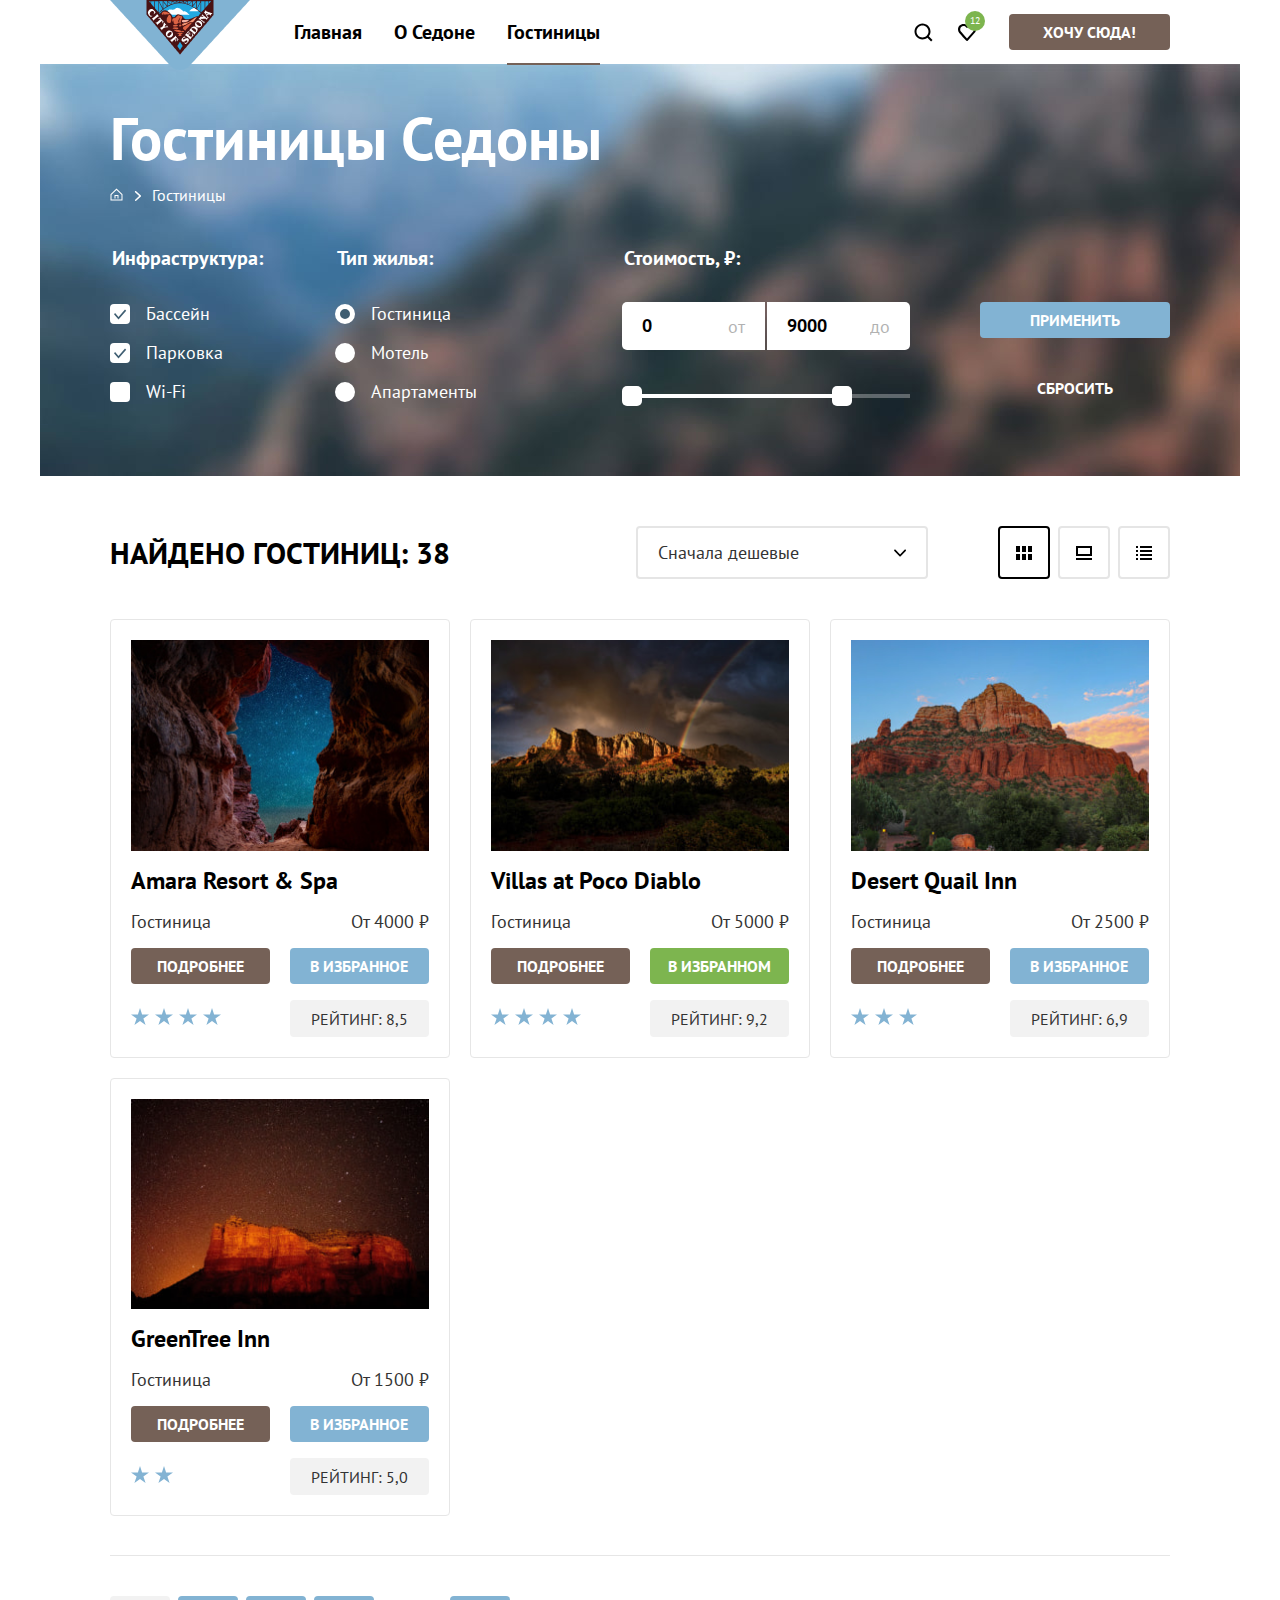
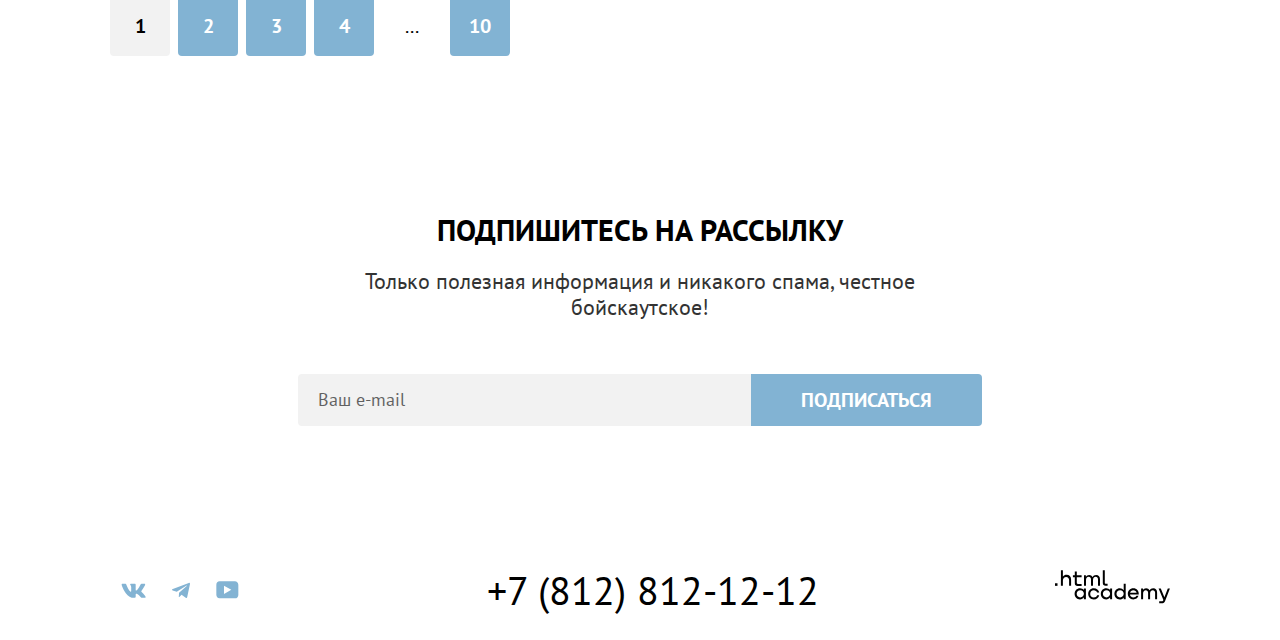
==== catalog.html @ 7d92d490 "Стилизует внутреннюю страницу" ====
<!DOCTYPE html>
<html lang="ru">
<head>
  <meta charset="UTF-8">
  <title>Седона | Гостиницы Седоны</title>
  <link rel="stylesheet" href="css/style.css">
</head>
<body>
  <header class="header">
    <div class="header__wrapper container">
      <a class="header__logo" href="index.html">
        <img class="header__image" src="img/desktop/logo.png" width="140" height="70" alt="Логотип Седоны.">
      </a>

      <nav class="header__navigation navigation">
        <ul class="navigation__list">
          <li class="navigation__item">
            <a class="navigation__link" href="index.html">Главная</a>
          </li>
          <li class="navigation__item">
            <a class="navigation__link" href="#about.html">О Седоне</a>
          </li>
          <li class="navigation__item navigation__item--current">
            <a class="navigation__link">Гостиницы</a>
          </li>
        </ul>

        <ul class="navigation__user-panel panel">
          <li class="panel__item">
            <a class="panel__link" href="#search.html">
              <img class="panel__icon" src="img/icons/search.svg" width="20" height="20" alt="Поиск">
            </a>
          </li>
          <li class="panel__item panel__item--basket">
            <a class="panel__link" href="#basket.html">
              <img class="panel__icon" src="img/icons/heart.svg" width="20" height="20" alt="Корзина">
            </a>
          </li>
          <li class="panel__item panel__item--button">
            <a class="panel__link button" href="#hotel-search">Хочу сюда!</a>
          </li>
        </ul>
      </nav>
    </div>
  </header>

  <main class="main-catalog">
    <div class="main-catalog__preview-wrapper container">
      <header class="main-catalog__header">
        <h1 class="main-catalog__title">Гостиницы Седоны</h1>

        <ul class="main-catalog__breadcrumbs breadcrumbs">
          <li class="breadcrumbs__item">
            <a class="breadcrumbs__link" href="index.html">
              <span class="visually-hidden">Главная</span>
              <svg class="breadcrumbs__home-icon" width="13" height="15" viewBox="0 0 13 15" fill="none" xmlns="http://www.w3.org/2000/svg">
                <path d="M6.5 0.5L0.5 6.30006V12.5001H12.5V6.30006L6.5 0.5ZM11.5 11.5001H1.5V6.70005L6.5 1.9L11.5 6.70005V11.5001Z" fill="white"/>
                <path d="M4.5 10.5001H5.5V8.00005H7.5V10.5001H8.5V7.00005H4.5V10.5001Z" fill="white"/>
              </svg>
            </a>
          </li>
          <li class="breadcrumbs__item">
            <a class="breadcrumbs__link breadcrumbs__link--current">Гостиницы</a>
          </li>
        </ul>
      </header>

      <form class="main-catalog__filters filters" action="https://echo.htmlacademy.ru/" method="post">
        <fieldset class="filters__group group group--facilities">
          <legend class="group__title">Инфраструктура:</legend>
          <ul class="group__list">
            <li class="group__item">
              <input class="group__field visually-hidden" type="checkbox" name="swimming-pool-field" id="swimming-pool-field" checked>
              <label class="group__label group__label--checkbox" for="swimming-pool-field">Бассейн</label>
            </li>
            <li class="group__item">
              <input class="group__field visually-hidden" type="checkbox" name="parking-field" id="parking-field" checked>
              <label class="group__label group__label--checkbox" for="parking-field">Парковка</label>
            </li>
            <li class="group__item">
              <input class="group__field visually-hidden" type="checkbox" name="wifi-field" id="wifi-field">
              <label class="group__label group__label--checkbox" for="wifi-field">Wi-Fi</label>
            </li>
          </ul>
        </fieldset>
        <fieldset class="filters__group group group--housing">
          <legend class="group__title">Тип жилья:</legend>
          <ul class="group__list">
            <li class="group__item">
              <input class="group__field visually-hidden" type="radio" name="housing-field" id="housing-field-hotel" checked>
              <label class="group__label group__label--radio" for="housing-field-hotel">Гостиница</label>
            </li>
            <li class="group__item">
              <input class="group__field visually-hidden" type="radio" name="housing-field" id="housing-field-motel">
              <label class="group__label group__label--radio" for="housing-field-motel">Мотель</label>
            </li>
            <li class="group__item">
              <input class="group__field visually-hidden" type="radio" name="housing-field" id="housing-field-apartments">
              <label class="group__label group__label--radio" for="housing-field-apartments">Апартаменты</label>
            </li>
          </ul>
        </fieldset>
        <fieldset class="filters__group group group--price-range">
          <legend class="group__title">Стоимость, &#8381;:</legend>
          <ul class="group__list">
            <li class="group__item">
              <input class="group__field" type="number" name="price-field-from" id="price-field-from" value="0"> <!-- min="0" max="10000" -->
              <label class="group__label" for="price-field-from">от</label>
            </li>
            <li class="group__item">
              <input class="group__field" type="number" name="price-field-to" id="price-field-to" value="9000"> <!-- min="0" max="10000" -->
              <label class="group__label" for="price-field-to">до</label>
            </li>
          </ul>

          <div class="group__slider slider">
            <div class="slider__scale">
              <div class="slider__range"></div>

              <ul class="slider__list">
                <li class="slider__item slider__item--from">
                  <button class="slider__button" type="button">
                    <span class="visually-hidden">Минимальная цена</span>
                  </button>
                </li>
                <li class="slider__item slider__item--to">
                  <button class="slider__button" type="button">
                    <span class="visually-hidden">Максимальная цена</span>
                  </button>
                </li>
              </ul>
            </div>
          </div>

          <!-- <ul class="group__list visually-hidden">
            <li class="group__item">
              <input class="group__range" type="range" name="range-from" id="range-from" min="0" max="10000" value="0" step="100">
              <label class="group__label" for="range-from">Ползунок "от"</label>
            </li>
            <li class="group__item">
              <input class="group__range" type="range" name="range-to" id="range-to" min="0" max="10000" value="9000" step="100">
              <label class="group__label" for="range-to">Ползунок "до"</label>
            </li>
          </ul> -->
        </fieldset>

        <ul class="filters__controls form-controls">
          <li class="form-controls__item">
            <button class="form-controls__button button button--submit" type="submit">Применить</button>
          </li>
          <li class="form-controls__item">
            <button class="form-controls__button button button--reset" type="reset">Сбросить</button>
          </li>
        </ul>
      </form>
    </div>

    <div class="main-catalog__content-wrapper container">
      <section class="main-catalog__content content">
        <h2 class="visually-hidden">Содержимое каталога</h2>

        <div class="content__info">
          <p class="content__text">Найдено гостиниц: <span class="content__hotels-number">38</span></p>

          <div class="content__sort sort">
            <span class="sort__value">Сначала дешевые</span>

            <ul class="sort__list visually-hidden">
              <li class="sort__item sort__item--current">Сначала дешевые</li>
              <li class="sort__item">Сначала дорогие</li>
              <li class="sort__item">Сначала популярные</li>
            </ul>
          </div>

          <!-- <select class="content__sort visually-hidden" aria-label="Сортировка">
            <option value="cheap" selected>Сначала дешевые</option>
          </select> -->

          <ul class="content__view-controls view-controls" aria-label="Управление видом">
            <li class="view-controls__item view-controls__item--current">
              <button type="button" class="view-controls__button">
                <img class="view-controls__icon" src="img/icons/mode-grid.svg" alt="Отобразить карточки в виде сетки">
              </button>
            </li>
            <li class="view-controls__item">
              <button type="button" class="view-controls__button">
                <img class="view-controls__icon" src="img/icons/mode-gallery.svg" alt="Отобразить карточки в виде галереи">
              </button>
            </li>
            <li class="view-controls__item">
              <button type="button" class="view-controls__button">
                <img class="view-controls__icon" src="img/icons/mode-list.svg" alt="Отобразить карточки в виде списка">
              </button>
            </li>
          </ul>
        </div>

        <ul class="content__cards cards">
          <li class="cards__item">
            <h3 class="cards__title">Amara Resort &amp; Spa</h3>
            <img class="cards__picture" src="img/desktop/hotel-amara-resort.jpg" width="300" height="212" alt="Пейзаж.">

            <div class="cards__info">
              <span class="cards__description">Гостиница</span>
              <span class="cards__price price">От <span class="spanrice__value">4000</span> &#8381;</span>
            </div>

            <div class="cards__group">
                <a class="cards__button button" href="#">Подробнее</a>
                <button class="cards__button button button--to-favorite" type="button">В избранное</button>

                <ul class="cards__stars stars" aria-label="Отель 4 звезды">
                  <li class="stars__item">
                    <svg width="18" height="17" fill="none" xmlns="http://www.w3.org/2000/svg" role="img" aria-label="Звезда">
                      <g clip-path="url(#a)">
                        <path d="m9 0 2.1 6.5H18l-5.6 4 2.2 6.5L9 13l-5.6 4 2.2-6.5-5.6-4h6.9L9 0Z" fill="#83B3D3"/>
                      </g>
                      <defs>
                        <clipPath id="a">
                          <path fill="#fff" d="M0 0h18v17H0z"/>
                        </clipPath>
                      </defs>
                    </svg>
                  </li>
                  <li class="stars__item">
                    <svg width="18" height="17" fill="none" xmlns="http://www.w3.org/2000/svg" role="img" aria-label="Звезда">
                      <g clip-path="url(#a)">
                        <path d="m9 0 2.1 6.5H18l-5.6 4 2.2 6.5L9 13l-5.6 4 2.2-6.5-5.6-4h6.9L9 0Z" fill="#83B3D3"/>
                      </g>
                      <defs>
                        <clipPath id="a">
                          <path fill="#fff" d="M0 0h18v17H0z"/>
                        </clipPath>
                      </defs>
                    </svg>
                  </li>
                  <li class="stars__item">
                    <svg width="18" height="17" fill="none" xmlns="http://www.w3.org/2000/svg" role="img" aria-label="Звезда">
                      <g clip-path="url(#a)">
                        <path d="m9 0 2.1 6.5H18l-5.6 4 2.2 6.5L9 13l-5.6 4 2.2-6.5-5.6-4h6.9L9 0Z" fill="#83B3D3"/>
                      </g>
                      <defs>
                        <clipPath id="a">
                          <path fill="#fff" d="M0 0h18v17H0z"/>
                        </clipPath>
                      </defs>
                    </svg>
                  </li>
                  <li class="stars__item">
                    <svg width="18" height="17" fill="none" xmlns="http://www.w3.org/2000/svg" role="img" aria-label="Звезда">
                      <g clip-path="url(#a)">
                        <path d="m9 0 2.1 6.5H18l-5.6 4 2.2 6.5L9 13l-5.6 4 2.2-6.5-5.6-4h6.9L9 0Z" fill="#83B3D3"/>
                      </g>
                      <defs>
                        <clipPath id="a">
                          <path fill="#fff" d="M0 0h18v17H0z"/>
                        </clipPath>
                      </defs>
                    </svg>
                  </li>
                </ul>

                <p class="cards__rating">Рейтинг: <span class="rating__value">8,5</span></p>
            </div>
          </li>
          <li class="cards__item">
            <h3 class="cards__title">Villas at Poco Diablo</h3>
            <img class="cards__picture" src="img/desktop/hotel-villas-at-poco-diablo.jpg" width="300" height="212" alt="Пейзаж.">

            <div class="cards__info">
              <span class="cards__description">Гостиница</span>
              <span class="cards__price">От 5000 &#8381;</span>
            </div>


            <div class="cards__group">
              <a class="cards__button button" href="#">Подробнее</a>
              <button class="cards__button button button--favorite" type="button">В избранном</button>

              <ul class="cards__stars stars" aria-label="Отель 4 звезды">
                <li class="stars__item">
                  <svg width="18" height="17" fill="none" xmlns="http://www.w3.org/2000/svg" role="img" aria-label="Звезда">
                      <g clip-path="url(#a)">
                        <path d="m9 0 2.1 6.5H18l-5.6 4 2.2 6.5L9 13l-5.6 4 2.2-6.5-5.6-4h6.9L9 0Z" fill="#83B3D3"/>
                      </g>
                      <defs>
                        <clipPath id="a">
                          <path fill="#fff" d="M0 0h18v17H0z"/>
                        </clipPath>
                      </defs>
                    </svg>
                </li>
                <li class="stars__item">
                  <svg width="18" height="17" fill="none" xmlns="http://www.w3.org/2000/svg" role="img" aria-label="Звезда">
                      <g clip-path="url(#a)">
                        <path d="m9 0 2.1 6.5H18l-5.6 4 2.2 6.5L9 13l-5.6 4 2.2-6.5-5.6-4h6.9L9 0Z" fill="#83B3D3"/>
                      </g>
                      <defs>
                        <clipPath id="a">
                          <path fill="#fff" d="M0 0h18v17H0z"/>
                        </clipPath>
                      </defs>
                    </svg>
                </li>
                <li class="stars__item">
                  <svg width="18" height="17" fill="none" xmlns="http://www.w3.org/2000/svg" role="img" aria-label="Звезда">
                      <g clip-path="url(#a)">
                        <path d="m9 0 2.1 6.5H18l-5.6 4 2.2 6.5L9 13l-5.6 4 2.2-6.5-5.6-4h6.9L9 0Z" fill="#83B3D3"/>
                      </g>
                      <defs>
                        <clipPath id="a">
                          <path fill="#fff" d="M0 0h18v17H0z"/>
                        </clipPath>
                      </defs>
                    </svg>
                </li>
                <li class="stars__item">
                  <svg width="18" height="17" fill="none" xmlns="http://www.w3.org/2000/svg" role="img" aria-label="Звезда">
                      <g clip-path="url(#a)">
                        <path d="m9 0 2.1 6.5H18l-5.6 4 2.2 6.5L9 13l-5.6 4 2.2-6.5-5.6-4h6.9L9 0Z" fill="#83B3D3"/>
                      </g>
                      <defs>
                        <clipPath id="a">
                          <path fill="#fff" d="M0 0h18v17H0z"/>
                        </clipPath>
                      </defs>
                    </svg>
                </li>
              </ul>

              <p class="cards__rating">Рейтинг: <span class="rating__value">9,2</span></p>
            </div>
          </li>
          <li class="cards__item">
            <h3 class="cards__title">Desert Quail Inn</h3>
            <img class="cards__picture" src="img/desktop/hotel-desert-quail-inn.jpg" width="300" height="212" alt="Пейзаж.">

            <div class="cards__info">
              <span class="cards__description">Гостиница</span>
              <span class="cards__price">От 2500 &#8381;</span>
            </div>


              <div class="cards__group">
                  <a class="cards__button button" href="#">Подробнее</a>
                  <button class="cards__button button button--to-favorite" type="button">В избранное</button>

                <ul class="cards__stars stars" aria-label="Отель 3 звезды">
                  <li class="stars__item">
                    <svg width="18" height="17" fill="none" xmlns="http://www.w3.org/2000/svg" role="img" aria-label="Звезда">
                      <g clip-path="url(#a)">
                        <path d="m9 0 2.1 6.5H18l-5.6 4 2.2 6.5L9 13l-5.6 4 2.2-6.5-5.6-4h6.9L9 0Z" fill="#83B3D3"/>
                      </g>
                      <defs>
                        <clipPath id="a">
                          <path fill="#fff" d="M0 0h18v17H0z"/>
                        </clipPath>
                      </defs>
                    </svg>
                  </li>
                  <li class="stars__item">
                    <svg width="18" height="17" fill="none" xmlns="http://www.w3.org/2000/svg" role="img" aria-label="Звезда">
                      <g clip-path="url(#a)">
                        <path d="m9 0 2.1 6.5H18l-5.6 4 2.2 6.5L9 13l-5.6 4 2.2-6.5-5.6-4h6.9L9 0Z" fill="#83B3D3"/>
                      </g>
                      <defs>
                        <clipPath id="a">
                          <path fill="#fff" d="M0 0h18v17H0z"/>
                        </clipPath>
                      </defs>
                    </svg>
                  </li>
                  <li class="stars__item">
                    <svg width="18" height="17" fill="none" xmlns="http://www.w3.org/2000/svg" role="img" aria-label="Звезда">
                      <g clip-path="url(#a)">
                        <path d="m9 0 2.1 6.5H18l-5.6 4 2.2 6.5L9 13l-5.6 4 2.2-6.5-5.6-4h6.9L9 0Z" fill="#83B3D3"/>
                      </g>
                      <defs>
                        <clipPath id="a">
                          <path fill="#fff" d="M0 0h18v17H0z"/>
                        </clipPath>
                      </defs>
                    </svg>
                  </li>
                </ul>

                <p class="cards__rating">Рейтинг: <span class="rating__value">6,9</span></p>
            </div>
          </li>
          <li class="cards__item">
            <h3 class="cards__title">GreenTree Inn</h3>
            <img class="cards__picture" src="img/desktop/hotel-green-tree-inn.jpg" width="300" height="212" alt="Пейзаж.">

            <div class="cards__info">
              <span class="cards__description">Гостиница</span>
              <span class="cards__price">От 1500 &#8381;</span>
            </div>


            <div class="cards__group">
              <a class="cards__button button" href="#">Подробнее</a>
              <button class="cards__button button button--to-favorite" type="button">В избранное</button>

              <ul class="cards__stars stars" aria-label="Отель 2 звезды">
                <li class="stars__item">
                  <svg width="18" height="17" fill="none" xmlns="http://www.w3.org/2000/svg" role="img" aria-label="Звезда">
                      <g clip-path="url(#a)">
                        <path d="m9 0 2.1 6.5H18l-5.6 4 2.2 6.5L9 13l-5.6 4 2.2-6.5-5.6-4h6.9L9 0Z" fill="#83B3D3"/>
                      </g>
                      <defs>
                        <clipPath id="a">
                          <path fill="#fff" d="M0 0h18v17H0z"/>
                        </clipPath>
                      </defs>
                    </svg>
                </li>
                <li class="stars__item">
                  <svg width="18" height="17" fill="none" xmlns="http://www.w3.org/2000/svg" role="img" aria-label="Звезда">
                      <g clip-path="url(#a)">
                        <path d="m9 0 2.1 6.5H18l-5.6 4 2.2 6.5L9 13l-5.6 4 2.2-6.5-5.6-4h6.9L9 0Z" fill="#83B3D3"/>
                      </g>
                      <defs>
                        <clipPath id="a">
                          <path fill="#fff" d="M0 0h18v17H0z"/>
                        </clipPath>
                      </defs>
                    </svg>
                </li>
              </ul>

              <p class="cards__rating">Рейтинг: <span class="rating__value">5,0</span></p>
            </div>
          </li>
        </ul>

        <ol class="content__pagination pagination">
          <li class="pagination__item pagination__item--current"><a class="pagination__link">1</a></li>
          <li class="pagination__item"><a class="pagination__link" href="#">2</a></li>
          <li class="pagination__item"><a class="pagination__link" href="#">3</a></li>
          <li class="pagination__item"><a class="pagination__link" href="#">4</a></li>
          <li class="pagination__item"><a class="pagination__link" href="#">...</a></li>
          <li class="pagination__item"><a class="pagination__link" href="#">10</a></li>
        </ol>
      </section>
    </div>

    <section class="main-catalog__subscribe subscribe">
      <h2 class="subscribe__title title">Подпишитесь на рассылку</h2>
      <p class="subscribe__text text">Только полезная информация и никакого спама, честное бойскаутское!</p>

      <form class="subscribe__form" method="post" action="https://echo.htmlacademy.ru/">
        <input class="subscribe__field" type="email" name="email-field" id="email-field" placeholder="Ваш e-mail" required>
        <button class="subscribe__button button button--submit" type="submit">Подписаться</button>
      </form>
    </section>
  </main>

  <footer class="footer">
    <div class="footer__container container">
      <ul class="footer__social-media social-media">
        <li class="social-media__item">
          <a class="social-media__link" href="https://vk.com/htmlacademy">
            <svg class="social-media__icon" width="25" height="15" viewBox="0 0 25 15" fill="none" xmlns="http://www.w3.org/2000/svg" role="img" aria-label="Иконка Вконтакте">
              <path fill-rule="evenodd" clip-rule="evenodd" d="M24.1164 1.80445C24.2824 1.25845 24.1164 0.856445 23.3214 0.856445H20.6964C20.0284 0.856445 19.7204 1.20345 19.5534 1.58645C19.5534 1.58645 18.2184 4.78245 16.3274 6.85845C15.7154 7.46045 15.4374 7.65145 15.1034 7.65145C14.9364 7.65145 14.6854 7.46045 14.6854 6.91345V1.80445C14.6854 1.14845 14.5014 0.856445 13.9454 0.856445H9.81738C9.40038 0.856445 9.14938 1.16045 9.14938 1.44945C9.14938 2.07045 10.0954 2.21445 10.1924 3.96245V7.76045C10.1924 8.59345 10.0394 8.74444 9.70538 8.74444C8.81538 8.74444 6.65038 5.53345 5.36538 1.85945C5.11638 1.14445 4.86438 0.856445 4.19338 0.856445H1.56638C0.816382 0.856445 0.666382 1.20345 0.666382 1.58645C0.666382 2.26845 1.55638 5.65645 4.81138 10.1374C6.98138 13.1974 10.0364 14.8564 12.8194 14.8564C14.4884 14.8564 14.6944 14.4884 14.6944 13.8534V11.5404C14.6944 10.8034 14.8524 10.6564 15.3814 10.6564C15.7714 10.6564 16.4384 10.8484 17.9964 12.3234C19.7764 14.0724 20.0694 14.8564 21.0714 14.8564H23.6964C24.4464 14.8564 24.8224 14.4884 24.6064 13.7604C24.3684 13.0364 23.5184 11.9854 22.3914 10.7384C21.7794 10.0284 20.8614 9.26345 20.5824 8.88045C20.1934 8.38945 20.3044 8.17044 20.5824 7.73345C20.5824 7.73345 23.7824 3.30745 24.1154 1.80445H24.1164Z" fill="#83B3D3"/>
            </svg>
          </a>
        </li>
        <li class="social-media__item">
          <a class="social-media__link" href="https://t.me/htmlacademy">
            <svg class="social-media__icon" width="18" height="17" viewBox="0 0 18 17" fill="none" xmlns="http://www.w3.org/2000/svg" role="img" aria-label="Иконка Telegram">
              <path d="M16.785 0.955705L0.840489 7.1042C-0.247661 7.54126 -0.241365 8.14828 0.640845 8.41897L4.73445 9.69597L14.2058 3.72014C14.6537 3.44766 15.0629 3.59424 14.7265 3.89281L7.05283 10.8183H7.05103L7.05283 10.8192L6.77045 15.0387C7.18413 15.0387 7.36669 14.8489 7.59871 14.625L9.58705 12.6915L13.7229 15.7464C14.4855 16.1664 15.0332 15.9506 15.2229 15.0405L17.9379 2.2453C18.2158 1.13107 17.5126 0.626562 16.785 0.955705Z" fill="#83B3D3"/>
            </svg>
          </a>
        </li>
        <li class="social-media__item">
          <a class="social-media__link" href="https://www.youtube.com/user/htmlacademyru">
            <svg class="social-media__icon" width="23" height="18" viewBox="0 0 23 18" fill="none" xmlns="http://www.w3.org/2000/svg" role="img" aria-label="Иконка YouTube">
              <path d="M18.9402 0.356445H3.50738C1.64668 0.356445 0.333252 1.9502 0.333252 3.75645V13.8502C0.333252 15.7627 1.64668 17.3564 3.50738 17.3564H19.1591C20.8009 17.3564 22.3333 15.7627 22.3333 13.9564V3.75645C22.1143 1.9502 20.8009 0.356445 18.9402 0.356445ZM7.99494 12.8939V4.81894L15.3283 8.85645L7.99494 12.8939Z" fill="#83B3D3"/>
            </svg>
          </a>
        </li>
      </ul>

      <a class="footer__number" href="tel:+78128121212">+7 (812) 812-12-12</a>

      <a class="footer__link" href="https://htmlacademy.ru/">
        <svg class="footer__icon" width="115" height="34" viewBox="0 0 115 34" fill="none" xmlns="http://www.w3.org/2000/svg" role="img" aria-label="Иконка HTML academy">
          <path d="M0 13.2564V15.8564H2.5V13.2564H0Z" fill="black"/>
          <path d="M11.6 4.85645C10 4.85645 8.8 5.55645 8 6.55645H7.9V0.356445H5.9V15.8564H7.9V10.5564C7.9 8.45645 9.2 6.95645 11.2 6.95645C13 6.95645 14.1 8.35645 14.1 10.1564V15.8564H16.1V9.75644C16.2 6.75644 14.3 4.85645 11.6 4.85645Z" fill="black"/>
          <path d="M26.6 5.15645H21.8V1.45645H19.8V5.25645H17.9V7.25645H19.8V13.2564C19.8 14.9564 20.8 15.9564 22.5 15.9564H26.6V13.9564H22.9C22.2 13.9564 21.8 13.5564 21.8 12.8564V7.15645H26.6V5.15645Z" fill="black"/>
          <path d="M41.1 4.95645C39.5 4.95645 38.2 5.75644 37.6 7.05645H37.5C36.9 5.85645 35.7 4.95645 34.1 4.95645C32.7 4.95645 31.6 5.75645 31 6.75645H30.9V5.15645H29V15.7564H31V10.3564C31 8.35645 32 6.85645 33.6 6.85645C35.1 6.85645 36 7.85645 36 9.45645V15.7564H38V10.1564C38 7.75645 39.4 6.85645 40.6 6.85645C42.1 6.85645 43 7.85645 43 9.45645V15.7564H45V9.25644C45.1 6.75644 43.6 4.95645 41.1 4.95645Z" fill="black"/>
          <path d="M47.8 13.0564C47.8 14.7564 48.8 15.7564 50.6 15.7564H52.6V13.7564H50.9C50.2 13.7564 49.8 13.3564 49.8 12.6564V0.356445H47.8V13.0564Z" fill="black"/>
          <path d="M28.9 20.0564C28 18.9564 26.7 18.2564 25 18.2564C21.9 18.2564 19.6 20.5564 19.6 23.8564C19.6 27.1564 21.9 29.4564 25 29.4564C26.8 29.4564 28 28.6564 28.8 27.5564H28.9V29.1564H30.9V18.5564H28.9V20.0564ZM25.3 27.4564C23.1 27.4564 21.7 25.8564 21.7 23.8564C21.7 21.8564 23.1 20.2564 25.3 20.2564C27.5 20.2564 28.9 21.8564 28.9 23.8564C28.9 25.7564 27.5 27.4564 25.3 27.4564Z" fill="black"/>
          <path d="M44.2 22.3564C43.7 19.9564 41.6 18.2564 38.8 18.2564C35.4 18.2564 33.2 20.7564 33.2 23.8564C33.2 26.9564 35.4 29.4564 38.8 29.4564C41.6 29.4564 43.7 27.6564 44.2 25.2564H42.1C41.7 26.5564 40.4 27.5564 38.8 27.5564C36.6 27.5564 35.2 25.9564 35.2 23.9564C35.2 21.9564 36.6 20.3564 38.8 20.3564C40.4 20.3564 41.6 21.3564 42.1 22.5564H44.2V22.3564Z" fill="black"/>
          <path d="M55.1 20.0564C54.2 18.9564 52.9 18.2564 51.2 18.2564C48.1 18.2564 45.8 20.5564 45.8 23.8564C45.8 27.1564 48.1 29.4564 51.2 29.4564C53 29.4564 54.2 28.6564 55 27.5564H55.1V29.1564H57.1V18.5564H55.1V20.0564ZM51.5 27.4564C49.3 27.4564 47.9 25.8564 47.9 23.8564C47.9 21.8564 49.3 20.2564 51.5 20.2564C53.7 20.2564 55.1 21.8564 55.1 23.8564C55.1 25.7564 53.6 27.4564 51.5 27.4564Z" fill="black"/>
          <path d="M68.7 20.1564C67.8 19.0564 66.5 18.2564 64.8 18.2564C61.7 18.2564 59.4 20.5564 59.4 23.8564C59.4 27.1564 61.6 29.4564 64.8 29.4564C66.5 29.4564 67.8 28.6564 68.6 27.6564H68.7V29.1564H70.7V13.7564H68.7V20.1564ZM65.1 27.4564C62.9 27.4564 61.5 25.8564 61.5 23.8564C61.5 21.8564 62.9 20.2564 65.1 20.2564C67.3 20.2564 68.7 21.8564 68.7 23.8564C68.6 25.8564 67.2 27.4564 65.1 27.4564Z" fill="black"/>
          <path d="M78.3 18.2564C75 18.2564 72.8 20.7564 72.8 23.8564C72.8 26.8564 74.9 29.4564 78.3 29.4564C80.8 29.4564 82.8 28.1564 83.5 25.8564H81.4C80.9 26.8564 79.8 27.4564 78.4 27.4564C76.5 27.4564 75.1 26.1564 75 24.5564H83.8C84 20.9564 81.8 18.2564 78.3 18.2564ZM78.3 20.1564C80 20.1564 81.3 21.1564 81.6 22.7564H75.1C75.4 21.2564 76.6 20.1564 78.3 20.1564Z" fill="black"/>
          <path d="M98.2 18.2564C96.6 18.2564 95.3 19.0564 94.6 20.2564H94.5C93.9 19.0564 92.7 18.2564 91.1 18.2564C89.7 18.2564 88.6 18.9564 88 20.0564V18.5564H86.1V29.1564H88.1V23.7564C88.1 21.7564 89.1 20.3564 90.7 20.2564C92.2 20.2564 93.1 21.2564 93.1 22.8564V29.1564H95.1V23.5564C95.1 21.1564 96.5 20.2564 97.7 20.2564C99.2 20.2564 100.1 21.2564 100.1 22.8564V29.1564H102.1V22.6564C102.2 20.0564 100.7 18.2564 98.2 18.2564Z" fill="black"/>
          <path d="M109.4 27.3564L105.8 18.4564H103.6L108.4 30.0564C108.1 30.9564 107.7 31.2564 106.7 31.2564H104.2V33.2564H106.7C108.5 33.2564 109.5 32.4564 110.2 30.6564L114.9 18.4564H112.8L109.4 27.3564Z" fill="black"/>
        </svg>
      </a>
    </div>
  </footer>
</body>
</html>
---- css/style.css ----
/* PT Sans regular (normal) */
@font-face {
  font-family: "PT Sans";
  font-style: normal;
  font-weight: 400;
  font-display: swap;
  src:
    url("../fonts/ptsans-400.woff2") format("woff2");
}

/* PT Sans bold (normal) */
@font-face {
  font-family: "PT Sans";
  font-style: normal;
  font-weight: 700;
  font-display: swap;
  src:
    url("../fonts/ptsans-700.woff2") format("woff2");
}

html {
  box-sizing: border-box;
}

*,
*::before,
*::after {
  box-sizing: inherit;
}

body {
  font-family: 'PT Sans', sans-serif;
  font-weight: 700;
  font-size: 22px;
  color: #000000;
  margin: 0 auto;
  width: 1200px;
}

img {
  display: block;
  max-width: 100%;
  height: auto;
  object-fit: cover;
}

.visually-hidden {
  position: absolute;
  width: 1px;
  height: 1px;
  margin: -1px;
  border: 0;
  padding: 0;
  white-space: nowrap;
  clip-path: inset(100%);
  clip: rect(0 0 0 0);
  overflow: hidden;
}

.container {
  padding: 0 70px;
  max-width: 1200px;

  height: 100%;
  margin: 0 auto;
}

.button {
  display: inline-block;
  text-decoration: none;
  background-color: #756157;
  color: #ffffff;
  font-family: inherit;
  font-size: 20px;
  line-height: 36px;
  font-weight: 700;
  text-transform: uppercase;
  text-align: center;
  padding: 8px 50px;
  margin: 0;
  border-radius: 4px;
  border: none;
}

.button--submit,
.button--to-favorite {
  background-color: #82B3D3;
}

.button--reset {
  background-color: transparent;
}

.button--favorite {
  background-color: #7DB54F;
}

.title {
  font-size: 30px;
  line-height: 36px;
  margin: 0 auto;
  text-transform: uppercase;
  text-align: center;
}

.text {
  font-size: 22px;
  line-height: 26px;
  font-weight: 400;
  text-align: center;
  color: #333333;
}

/* header */
.header__logo {
  position: absolute;
}

.navigation {
  display: flex;
  margin-left: 168px;
  justify-content: space-between;
}

.navigation__list,
.panel {
  display: flex;
  flex-wrap: wrap;
  align-items: flex-start;
  margin: 0;
  padding: 0;
  list-style-type: none;
}

.navigation__list {
  max-width: 450px;
}

.panel {
  justify-content: flex-end;
}

.navigation__link {
  display: block;
  padding: 20px 16px;
  text-decoration: none;
  font-size: 20px;
  line-height: 24px;
  color: inherit;
}

.navigation__item--current .navigation__link {
  position: relative;
}

.navigation__item--current .navigation__link::after {
  content: "";
  position: absolute;
  left: 16px;
  bottom: -1px;
  height: 2px;
  width: calc(100% - 32px);
  background-color: #756157;
}

/* user panel */
.panel__item {
  padding: 22px 12px;
}

.panel__item--button {
  padding: 14px 0;
  margin-left: 20px;
}

.panel__item--button .panel__link {
  padding: 8px 34px;
  font-size: 16px;
  line-height: 20px;
}

.panel__link {
  text-decoration: none;
}

.panel__item--basket .panel__link{
  display: block;
  position: relative;
}

.panel__item--basket .panel__link::after {
  content: "12";
  position: absolute;
  left: 8px;
  bottom: 11px;
  display: block;
  padding: 5px;
  border-radius: 50%;
  background-color: #7DB54F;
  color: #ffffff;
  font-size: 10px;
  line-height: 10px;
  font-weight: 400;
}

/* promo */
.main-index__promo {
  padding-bottom: 90px;
}

.main-index__promo-image {
  margin-bottom: 69px;
}

.main-index__description-title {
  max-width: 620px;
  margin-bottom: 25px;
}

/* advantages */
.advantages__list {
  display: flex;
  flex-wrap: wrap;
  list-style-type: none;
  margin: 0;
  padding: 0;
  text-align: center;
}

.advantages__item--pictured {
  display: flex;
}

.advantages__item--reversed {
  flex-direction: row-reverse;
}

.advantages__item--default,
.advantages__item--amenities,
.advantages__content {
  position: relative;
  width: 400px;
  min-height: 384px;
  background-color: rgba(131, 179, 211, 0.12);
  padding: 103px 85px 121px;
}

.advantages__content {
  padding-top: 92px;
  padding-bottom: 111px;
  background-color: rgba(131, 179, 211, 1);
  color: #ffffff;
}

.advantages__content .advantages__text {
  color: inherit;
}

.advantages__item--central {
  background-color: rgba(131, 179, 211, 0.2);
}

.advantages__item--amenities {
  padding-top: 182px;
  padding-bottom: 81px;
}

.advantages__item--food {
  background-color: #ffffff;
}

.advantages__title {
  position: relative;
  margin: 0 28px 62px;
  text-transform: uppercase;
  font-size: 24px;
  line-height: 28px;
}

.advantages__item--amenities .advantages__title {
  margin: 0 0 30px;
}

.advantages__item--default .advantages__title::after,
.advantages__content .advantages__title::after {
  content: "";
  position: absolute;
  bottom: -30px;
  left: 50%;
  transform: translateX(-50%);
  width: 60px;
  height: 2px;
  background-color: #000000;
  opacity: 0.3;
}

.advantages__content .advantages__title::after {
  background-color: #ffffff;
}

.advantages__text {
  margin: 0 auto;
  font-size: 18px;
  line-height: 21px;
  font-weight: 400;
}

.advantages__item--amenities::after {
  content: "";
  position: absolute;
  top: 80px;
  left: 50%;
  transform: translateX(-50%);
  background-repeat: no-repeat;
  background-position: top;
}

.advantages__item--house::after {
  width: 77px;
  height: 72px;
  background-image: url("../img/icons/house.svg");
}

.advantages__item--food::after {
  width: 76px;
  height: 72px;
  background-image: url("../img/icons/food.svg");
}

.advantages__item--souvenirs::after {
  width: 76px;
  height: 76px;
  background-image: url("../img/icons/souvenirs.svg");
}

/* hotel-search */
.hotel-search {
  padding: 96px 304px;
  text-align: center;
}

.hotel-search__title {
  margin-bottom: 20px;
}

.hotel-search__text {
  margin-bottom: 54px;
}

/* subscribe */
.subscribe {
  padding: 96px 258px 104px;
  text-align: center;
}

.subscribe__title {
  margin-bottom: 20px; /* так же в hotel-search */
}

.subscribe__text {
  margin: 0;
  margin-bottom: 54px; /* так же в hotel-search */
}

.subscribe__form {
  display: flex;
  width: 100%;
  border-radius: 4px;
  overflow: hidden;
}

.subscribe__field {
  font-family: inherit;
  font-size: 18px;
  line-height: 24px;
  flex-grow: 1;
  border: none;
  background-color: #f2f2f2;
  margin: 0;
  padding: 14px 20px;
}

.subscribe__field::placeholder {
  font-family: inherit;
  font-size: 18px;
  line-height: 24px;
  color: #000000;
  opacity: 0.6;
}

.subscribe__button {
  border-radius: 0;
}

.subscribe--background-image {
  background-color: #84aab4;
  background-image: url("../img/desktop/subscribe-background.jpg");
  background-repeat: no-repeat;
  background-size: cover;
}

.subscribe--background-image .subscribe__title,
.subscribe--background-image .subscribe__text {
  color: #ffffff;
}

/* footer */
.footer__container {
  display: flex;
  padding: 40px 70px 30px;
  align-items: center;
  justify-content: space-between;
}

.social-media {
  display: flex;
  margin: 0;
  padding: 0;
  align-items: center;
  list-style-type: none;
}

.social-media__item {
  min-width: 47px;
  padding: 0 10px;
  text-align: center;
}

.social-media__link {
  display: flex;
  width: auto;
  height: 29px;
  align-items: center;
  justify-content: center;
}

.footer__number {
  font-size: 40px;
  line-height: 40px;
  font-weight: 400;
  color: inherit;
  text-decoration: none;
}


/* catalog */
.main-catalog__preview-wrapper {
  padding-top: 35px;
  padding-bottom: 70px;
  background-color: #84aab4;
  background-image: url("../img/desktop/filters-background.jpg");
  background-repeat: no-repeat;
  background-size: cover;
  color: #ffffff;
}

.main-catalog__title {
  font-size: 60px;
  line-height: 78px;
  margin: 0;
  margin-bottom: 8px;
}

/* breadcrumbs */
.breadcrumbs {
  display: flex;
  margin: 0;
  padding: 0;
  list-style-type: none;
  font-weight: 400;
  align-items: center;
}

.breadcrumbs__item {
  font-size: 16px;
  line-height: 21px;
  margin-right: 11px;
}

.breadcrumbs__link {
  display: flex;
  align-items: center;
  justify-content: center;
}

.breadcrumbs__item:not(:first-child) {
  position: relative;
  padding-left: 18px;
}

.breadcrumbs__item:not(:first-child)::before {
  display: block;
  position: absolute;
  top: 50%;
  left: 0;
  transform: translateY(-50%);
  width: 8px;
  height: 20px;
  background-image: url("../img/icons/breadcrumbs-arrow.svg");
  background-repeat: no-repeat;
  background-position: center;
  content: "";
}

.main-catalog__header {
  margin-bottom: 40px;
}

/* filters */
.filters {
  display: flex;
  flex-wrap: wrap;
}

.group {
  border: none;
  margin: 0;
  margin-right: 70px;
  padding: 0;
}

.group__title {
  font-size: 20px;
  line-height: 24px;
  margin-bottom: 32px;
}

.group__list {
  margin: 0;
  padding: 0;
  list-style-type: none;
}

/* checkbox & radio */
.group__item {
  margin-bottom: 16px;
  font-size: 18px;
  line-height: 23px;
  font-weight: 400;
}

.group__item:last-child {
  margin-bottom: 0;
}

.group__label {
  padding-left: 36px;
  position: relative;
}

.group__label--checkbox::before,
.group__label--radio::before {
  content: "";
  width: 20px;
  height: 20px;
  position: absolute;
  top: 50%;
  left: 0;
  transform: translateY(-50%);
  background-color: #ffffff;
}

.group__label--checkbox::before {
  border-radius: 4px;
}

.group__label--radio::before {
  border-radius: 50%;
  border: 5px solid #ffffff;
}

.group__field:checked + .group__label--checkbox::before {
  background-image: url("../img/icons/tick.svg");
  background-repeat: no-repeat;
  background-position: center;
}

.group__field:checked + .group__label--radio::before {
  background-color: #3F5E72;
}

.group--housing {
  margin-right: auto;
}

/* price-range */
.group--price-range {
  max-width: 288px;
}

.group--price-range .group__list {
  display: flex;
  margin: 0;
  margin-bottom: 36px;
  border-radius: 5px;
  overflow: hidden;
}

.group--price-range .group__item {
  position: relative;
  margin: 0;
  margin-right: 2px;
}

.group--price-range .group__item:last-child {
  margin-right: 0;
}

.group--price-range input {
  width: 100%;
  margin: 0;
  padding: 12px 20px;
  font-family: inherit;
  font-size: 18px;
  line-height: 24px;
  font-weight: 700;
  border: none;
}

/* hide input[type=number] arrows*/
.group--price-range input::-webkit-outer-spin-button,
.group--price-range input::-webkit-inner-spin-button {
  -webkit-appearance: none;
}

.group--price-range input[type=number] {
  -moz-appearance: textfield;
}
/*  */

.group--price-range .group__label {
  position: absolute;
  top: 50%;
  right: 20px;
  transform: translateY(-50%);
  padding: 0;
  color: #000000;
  opacity: 0.3;
}


/* slider */
.slider {
  padding: 8px 0;
}

.slider__scale {
  position: relative;
  width: 100%;
  height: 4px;
  background-color: rgba(255, 255, 255, 0.3);
}

.slider__range {
  width: 80%;
  height: 100%;
  background-color: #ffffff;
}

.slider__list {
  margin: 0;
  padding: 0;
  list-style-type: none;
}

.slider__item {
  position: absolute;
  top: -8px;
}

.slider__item--from {
  left: 0;
}

.slider__item--to {
  left: calc(80% - 20px);
}

.slider__button {
  display: block;
  width: 20px;
  height: 20px;
  background-color: #ffffff;
  border-radius: 5px;
  border: none;
}


/* controls */
.form-controls {
  display: flex;
  padding: 0;
  margin: 0;
  flex-direction: column;
  justify-content: flex-end;
  list-style-type: none;
}

.form-controls__item {
  display: flex;
  flex-direction: column;
  margin-bottom: 32px;
}

.form-controls__item:last-child {
  margin-bottom: 0;
}

.form-controls__button {
  font-size: 16px;
  line-height: 20px;
}


/* catalog content */
.main-catalog__content-wrapper {
  padding-top: 50px;
  padding-bottom: 60px;
}

.content__info {
  display: flex;
  margin-bottom: 40px;
}

.content__text {
  font-size: 30px;
  line-height: 36px;
  text-transform: uppercase;
  margin: 0;
  margin-right: auto;
  align-self: center;
}

.sort {
  position: relative;
  width: 292px;
  padding: 14px 40px 14px 20px;
  margin-right: 70px;
  font-size: 18px;
  line-height: 21px;
  font-weight: 400;
  color: #333333;
  border: 2px solid #E5E5E5;
  border-radius: 4px;
}

.sort::after {
  content: "";
  width: 12px;
  height: 8px;
  position: absolute;
  top: 50%;
  right: 20px;
  transform: translateY(-50%);
  background-image: url("../img/icons/select-arrow.svg");
  background-repeat: no-repeat;
  background-position: center;
}

.sort:hover::after {
  transition: all 0.2s step-end;
  transform-origin: 50% 25%;
  transform: rotate(180deg);
}

.view-controls {
  display: flex;
  margin: 0;
  padding: 0;
  list-style-type: none;
}

.view-controls__item {
  display: flex;
  margin-right: 8px;
}

.view-controls__item:last-child {
  margin-right: 0;
}

.view-controls__button {
  margin: 0;
  padding: 0 16px;
  background-color: #ffffff;
  border: 2px solid #E5E5E5;
  border-radius: 4px;
}

.view-controls__item--current .view-controls__button {
  border-color: #000000;
}

/* cards */
.cards {
  display: flex;
  position: relative;
  flex-wrap: wrap;
  margin: 0;
  margin-bottom: 80px;
  padding: 0;
  list-style-type: none;
}

.cards::after {
  content: "";
  position: absolute;
  bottom: -40px;
  left: 0;
  width: 100%;
  height: 0;
  border-bottom: 1px solid #E6E6E6;
}

.cards__item {
  display: flex;
  flex-direction: column;
  width: calc((100% - 40px) / 3);
  margin-right: 20px;
  margin-bottom: 20px;
  padding: 20px;
  border: 1px solid #E6E6E6;
  border-radius: 4px;
}

.cards__item:nth-child(3n) {
  margin-right: 0;
}

.cards__item:last-child:nth-child(3n),
.cards__item:nth-last-child(-n + 3):nth-child(3n+1),
.cards__item:nth-last-child(-n + 2):nth-child(3n+2) {
  margin-bottom: 0;
}

.cards__picture {
  width: 100%;
  margin-bottom: 16px;
  align-self: center;
  order: -1;
}

.cards__title {
  margin: 0;
  margin-bottom: 16px;
  font-size: 24px;
  line-height: 28px;
}

.cards__info {
  display: flex;
  justify-content: space-between;
  font-size: 18px;
  line-height: 21px;
  font-weight: 400;
  color: #333333;
  margin-bottom: 16px;
}

.cards__group {
  display: grid;
  grid-template-columns: 1fr 1fr;
  gap: 16px 20px;
  align-items: center;
  font-size: 16px;
  line-height: 20px;
  margin-top: auto;
}

.cards__button {
  padding: 8px 0;
  width: 100%;
  font-size: inherit;
  line-height: inherit;
}

.stars {
  display: flex;
  margin: 0;
  padding: 0;
  list-style-type: none;
}

.stars__item:not(:last-child) {
  margin-right: 6px;
}

.cards__rating {
  width: 100%;
  margin: 0;
  padding-top: 9px;
  padding-bottom: 8px;
  text-align: center;
  font-size: inherit;
  line-height: inherit;
  font-weight: 400;
  color: #333333;
  text-transform: uppercase;
  background-color: #F2F2F2;
  border-radius: 4px;
}

/* pagination */
.pagination {
  display: flex;
  margin: 0;
  padding: 0;
  list-style-type: none;
}

.pagination__item {
  margin-right: 8px;
}

.pagination__link {
  display: flex;
  justify-content: center;
  align-items: center;
  width: 60px;
  height: 60px;
  font-size: 20px;
  line-height: 36px;
  color: #ffffff;
  text-decoration: none;
  background-color: #82B3D3;
  border-radius: 4px;
}

.pagination__item--current .pagination__link {
  color: #000000;
  background-color: #F2F2F2;
}

.pagination__item:nth-last-child(2) .pagination__link {
  font-weight: 400;
  color: #000000;
  background-color: transparent;
}
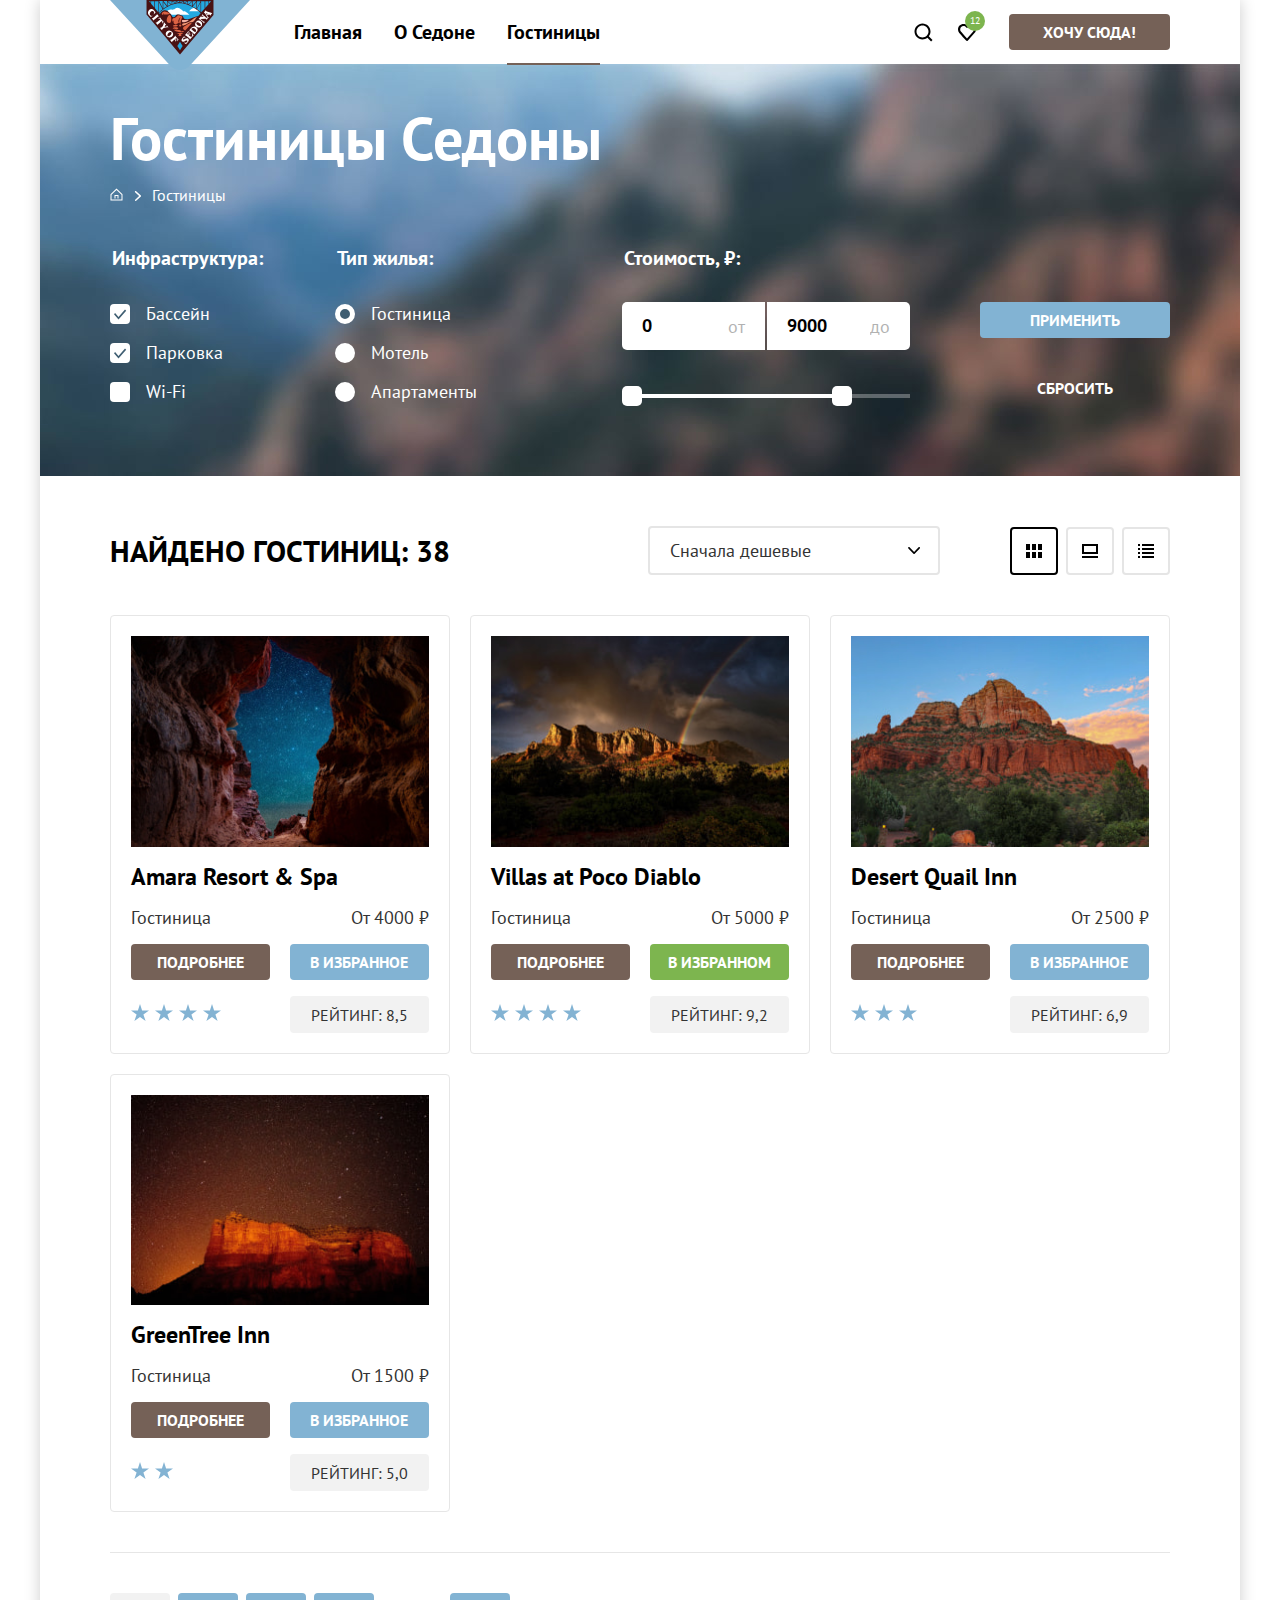
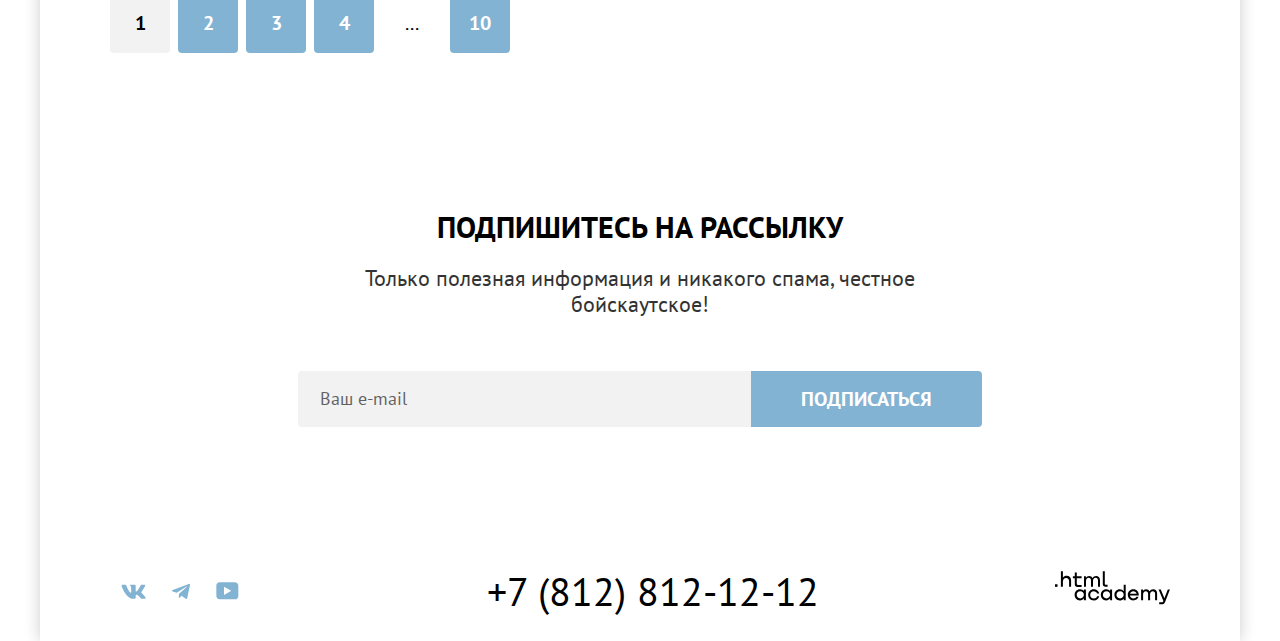
==== commit 1028bf26: "Merge pull request #5 from lemmark193/master" ====
--- a/catalog.html
+++ b/catalog.html
@@ -3,45 +3,45 @@
 <head>
   <meta charset="UTF-8">
   <title>Седона | Гостиницы Седоны</title>
+  <link rel="shortcut icon" href="/favicon.ico" type="image/x-icon">
+  <link rel="icon" href="/favicon.ico" type="image/x-icon">
   <link rel="stylesheet" href="css/style.css">
 </head>
 <body>
-  <header class="header">
-    <div class="header__wrapper container">
-      <a class="header__logo" href="index.html">
-        <img class="header__image" src="img/desktop/logo.png" width="140" height="70" alt="Логотип Седоны.">
-      </a>
-
-      <nav class="header__navigation navigation">
-        <ul class="navigation__list">
-          <li class="navigation__item">
-            <a class="navigation__link" href="index.html">Главная</a>
-          </li>
-          <li class="navigation__item">
-            <a class="navigation__link" href="#about.html">О Седоне</a>
-          </li>
-          <li class="navigation__item navigation__item--current">
-            <a class="navigation__link">Гостиницы</a>
-          </li>
-        </ul>
-
-        <ul class="navigation__user-panel panel">
-          <li class="panel__item">
-            <a class="panel__link" href="#search.html">
-              <img class="panel__icon" src="img/icons/search.svg" width="20" height="20" alt="Поиск">
-            </a>
-          </li>
-          <li class="panel__item panel__item--basket">
-            <a class="panel__link" href="#basket.html">
-              <img class="panel__icon" src="img/icons/heart.svg" width="20" height="20" alt="Корзина">
-            </a>
-          </li>
-          <li class="panel__item panel__item--button">
-            <a class="panel__link button" href="#hotel-search">Хочу сюда!</a>
-          </li>
-        </ul>
-      </nav>
-    </div>
+  <header class="header container">
+    <a class="header__logo" href="index.html">
+      <img class="header__image" src="img/desktop/logo.svg" width="140" height="70" alt="Логотип Седоны.">
+    </a>
+
+    <nav class="header__navigation navigation">
+      <ul class="navigation__list">
+        <li class="navigation__item">
+          <a class="navigation__link" href="index.html">Главная</a>
+        </li>
+        <li class="navigation__item">
+          <a class="navigation__link" href="#about.html">О Седоне</a>
+        </li>
+        <li class="navigation__item navigation__item--current">
+          <a class="navigation__link">Гостиницы</a>
+        </li>
+      </ul>
+
+      <ul class="navigation__user-panel panel">
+        <li class="panel__item">
+          <a class="panel__link" href="#search.html">
+            <img class="panel__icon" src="img/icons/search.svg" width="20" height="20" alt="Поиск">
+          </a>
+        </li>
+        <li class="panel__item panel__item--basket">
+          <a class="panel__link" href="#basket.html">
+            <img class="panel__icon" src="img/icons/heart.svg" width="20" height="20" alt="Корзина">
+          </a>
+        </li>
+        <li class="panel__item panel__item--button">
+          <a class="panel__link button" href="#hotel-search">Хочу сюда!</a>
+        </li>
+      </ul>
+    </nav>
   </header>
 
   <main class="main-catalog">
@@ -59,7 +59,7 @@
               </svg>
             </a>
           </li>
-          <li class="breadcrumbs__item">
+          <li class="breadcrumbs__item breadcrumbs__item--current">
             <a class="breadcrumbs__link breadcrumbs__link--current">Гостиницы</a>
           </li>
         </ul>
@@ -104,11 +104,11 @@
           <legend class="group__title">Стоимость, &#8381;:</legend>
           <ul class="group__list">
             <li class="group__item">
-              <input class="group__field" type="number" name="price-field-from" id="price-field-from" value="0"> <!-- min="0" max="10000" -->
+              <input class="group__field group__field--price-from" type="number" name="price-field-from" id="price-field-from" value="0"> <!-- min="0" max="10000" -->
               <label class="group__label" for="price-field-from">от</label>
             </li>
             <li class="group__item">
-              <input class="group__field" type="number" name="price-field-to" id="price-field-to" value="9000"> <!-- min="0" max="10000" -->
+              <input class="group__field group__field--price-to" type="number" name="price-field-to" id="price-field-to" value="9000"> <!-- min="0" max="10000" -->
               <label class="group__label" for="price-field-to">до</label>
             </li>
           </ul>
@@ -131,17 +131,6 @@
               </ul>
             </div>
           </div>
-
-          <!-- <ul class="group__list visually-hidden">
-            <li class="group__item">
-              <input class="group__range" type="range" name="range-from" id="range-from" min="0" max="10000" value="0" step="100">
-              <label class="group__label" for="range-from">Ползунок "от"</label>
-            </li>
-            <li class="group__item">
-              <input class="group__range" type="range" name="range-to" id="range-to" min="0" max="10000" value="9000" step="100">
-              <label class="group__label" for="range-to">Ползунок "до"</label>
-            </li>
-          </ul> -->
         </fieldset>
 
         <ul class="filters__controls form-controls">
@@ -160,36 +149,32 @@
         <h2 class="visually-hidden">Содержимое каталога</h2>
 
         <div class="content__info">
-          <p class="content__text">Найдено гостиниц: <span class="content__hotels-number">38</span></p>
-
-          <div class="content__sort sort">
-            <span class="sort__value">Сначала дешевые</span>
-
-            <ul class="sort__list visually-hidden">
-              <li class="sort__item sort__item--current">Сначала дешевые</li>
-              <li class="sort__item">Сначала дорогие</li>
-              <li class="sort__item">Сначала популярные</li>
-            </ul>
+          <p class="content__text">Найдено гостиниц: 38</p>
+
+          <div class="content__sort-wrapper sort">
+            <select class="sort__select" aria-label="Сортировка">
+              <option value="cheap" selected>Сначала дешевые</option>
+            </select>
+
+            <svg class="sort__arrow" width="12" height="9" fill="none" xmlns="http://www.w3.org/2000/svg">
+              <path d="m6.67495 7.71255 5.10005-5.3c.3-.3.3-.9 0-1.2-.3-.300001-.9-.300001-1.2 0l-4.50005 4.7-4.5-4.7c-.3-.300001-.899999-.300001-1.199999 0-.2.1-.2999998.4-.2999998.6 0 .2.0999998.4.2999998.6l5.099999 5.3c.3.4.9.4 1.2 0Z" fill="#000"/>
+            </svg>
           </div>
-
-          <!-- <select class="content__sort visually-hidden" aria-label="Сортировка">
-            <option value="cheap" selected>Сначала дешевые</option>
-          </select> -->
 
           <ul class="content__view-controls view-controls" aria-label="Управление видом">
             <li class="view-controls__item view-controls__item--current">
-              <button type="button" class="view-controls__button">
-                <img class="view-controls__icon" src="img/icons/mode-grid.svg" alt="Отобразить карточки в виде сетки">
+              <button class="view-controls__button" type="button">
+                <img class="view-controls__icon" src="img/icons/mode-grid.svg" alt="Отобразить карточки в виде сетки.">
               </button>
             </li>
             <li class="view-controls__item">
-              <button type="button" class="view-controls__button">
-                <img class="view-controls__icon" src="img/icons/mode-gallery.svg" alt="Отобразить карточки в виде галереи">
+              <button class="view-controls__button" type="button">
+                <img class="view-controls__icon" src="img/icons/mode-gallery.svg" alt="Отобразить карточки в виде галереи.">
               </button>
             </li>
             <li class="view-controls__item">
-              <button type="button" class="view-controls__button">
-                <img class="view-controls__icon" src="img/icons/mode-list.svg" alt="Отобразить карточки в виде списка">
+              <button class="view-controls__button" type="button">
+                <img class="view-controls__icon" src="img/icons/mode-list.svg" alt="Отобразить карточки в виде списка.">
               </button>
             </li>
           </ul>
@@ -202,7 +187,7 @@
 
             <div class="cards__info">
               <span class="cards__description">Гостиница</span>
-              <span class="cards__price price">От <span class="spanrice__value">4000</span> &#8381;</span>
+              <span class="cards__price">От 4000 &#8381;</span>
             </div>
 
             <div class="cards__group">
@@ -435,11 +420,11 @@
 
         <ol class="content__pagination pagination">
           <li class="pagination__item pagination__item--current"><a class="pagination__link">1</a></li>
-          <li class="pagination__item"><a class="pagination__link" href="#">2</a></li>
-          <li class="pagination__item"><a class="pagination__link" href="#">3</a></li>
-          <li class="pagination__item"><a class="pagination__link" href="#">4</a></li>
-          <li class="pagination__item"><a class="pagination__link" href="#">...</a></li>
-          <li class="pagination__item"><a class="pagination__link" href="#">10</a></li>
+          <li class="pagination__item pagination__item--default"><a class="pagination__link" href="#">2</a></li>
+          <li class="pagination__item pagination__item--default"><a class="pagination__link" href="#">3</a></li>
+          <li class="pagination__item pagination__item--default"><a class="pagination__link" href="#">4</a></li>
+          <li class="pagination__item pagination__item--more"><a class="pagination__link" href="#">...</a></li>
+          <li class="pagination__item pagination__item--default"><a class="pagination__link" href="#">10</a></li>
         </ol>
       </section>
     </div>
@@ -455,51 +440,49 @@
     </section>
   </main>
 
-  <footer class="footer">
-    <div class="footer__container container">
-      <ul class="footer__social-media social-media">
-        <li class="social-media__item">
-          <a class="social-media__link" href="https://vk.com/htmlacademy">
-            <svg class="social-media__icon" width="25" height="15" viewBox="0 0 25 15" fill="none" xmlns="http://www.w3.org/2000/svg" role="img" aria-label="Иконка Вконтакте">
-              <path fill-rule="evenodd" clip-rule="evenodd" d="M24.1164 1.80445C24.2824 1.25845 24.1164 0.856445 23.3214 0.856445H20.6964C20.0284 0.856445 19.7204 1.20345 19.5534 1.58645C19.5534 1.58645 18.2184 4.78245 16.3274 6.85845C15.7154 7.46045 15.4374 7.65145 15.1034 7.65145C14.9364 7.65145 14.6854 7.46045 14.6854 6.91345V1.80445C14.6854 1.14845 14.5014 0.856445 13.9454 0.856445H9.81738C9.40038 0.856445 9.14938 1.16045 9.14938 1.44945C9.14938 2.07045 10.0954 2.21445 10.1924 3.96245V7.76045C10.1924 8.59345 10.0394 8.74444 9.70538 8.74444C8.81538 8.74444 6.65038 5.53345 5.36538 1.85945C5.11638 1.14445 4.86438 0.856445 4.19338 0.856445H1.56638C0.816382 0.856445 0.666382 1.20345 0.666382 1.58645C0.666382 2.26845 1.55638 5.65645 4.81138 10.1374C6.98138 13.1974 10.0364 14.8564 12.8194 14.8564C14.4884 14.8564 14.6944 14.4884 14.6944 13.8534V11.5404C14.6944 10.8034 14.8524 10.6564 15.3814 10.6564C15.7714 10.6564 16.4384 10.8484 17.9964 12.3234C19.7764 14.0724 20.0694 14.8564 21.0714 14.8564H23.6964C24.4464 14.8564 24.8224 14.4884 24.6064 13.7604C24.3684 13.0364 23.5184 11.9854 22.3914 10.7384C21.7794 10.0284 20.8614 9.26345 20.5824 8.88045C20.1934 8.38945 20.3044 8.17044 20.5824 7.73345C20.5824 7.73345 23.7824 3.30745 24.1154 1.80445H24.1164Z" fill="#83B3D3"/>
-            </svg>
-          </a>
-        </li>
-        <li class="social-media__item">
-          <a class="social-media__link" href="https://t.me/htmlacademy">
-            <svg class="social-media__icon" width="18" height="17" viewBox="0 0 18 17" fill="none" xmlns="http://www.w3.org/2000/svg" role="img" aria-label="Иконка Telegram">
-              <path d="M16.785 0.955705L0.840489 7.1042C-0.247661 7.54126 -0.241365 8.14828 0.640845 8.41897L4.73445 9.69597L14.2058 3.72014C14.6537 3.44766 15.0629 3.59424 14.7265 3.89281L7.05283 10.8183H7.05103L7.05283 10.8192L6.77045 15.0387C7.18413 15.0387 7.36669 14.8489 7.59871 14.625L9.58705 12.6915L13.7229 15.7464C14.4855 16.1664 15.0332 15.9506 15.2229 15.0405L17.9379 2.2453C18.2158 1.13107 17.5126 0.626562 16.785 0.955705Z" fill="#83B3D3"/>
-            </svg>
-          </a>
-        </li>
-        <li class="social-media__item">
-          <a class="social-media__link" href="https://www.youtube.com/user/htmlacademyru">
-            <svg class="social-media__icon" width="23" height="18" viewBox="0 0 23 18" fill="none" xmlns="http://www.w3.org/2000/svg" role="img" aria-label="Иконка YouTube">
-              <path d="M18.9402 0.356445H3.50738C1.64668 0.356445 0.333252 1.9502 0.333252 3.75645V13.8502C0.333252 15.7627 1.64668 17.3564 3.50738 17.3564H19.1591C20.8009 17.3564 22.3333 15.7627 22.3333 13.9564V3.75645C22.1143 1.9502 20.8009 0.356445 18.9402 0.356445ZM7.99494 12.8939V4.81894L15.3283 8.85645L7.99494 12.8939Z" fill="#83B3D3"/>
-            </svg>
-          </a>
-        </li>
-      </ul>
-
-      <a class="footer__number" href="tel:+78128121212">+7 (812) 812-12-12</a>
-
-      <a class="footer__link" href="https://htmlacademy.ru/">
-        <svg class="footer__icon" width="115" height="34" viewBox="0 0 115 34" fill="none" xmlns="http://www.w3.org/2000/svg" role="img" aria-label="Иконка HTML academy">
-          <path d="M0 13.2564V15.8564H2.5V13.2564H0Z" fill="black"/>
-          <path d="M11.6 4.85645C10 4.85645 8.8 5.55645 8 6.55645H7.9V0.356445H5.9V15.8564H7.9V10.5564C7.9 8.45645 9.2 6.95645 11.2 6.95645C13 6.95645 14.1 8.35645 14.1 10.1564V15.8564H16.1V9.75644C16.2 6.75644 14.3 4.85645 11.6 4.85645Z" fill="black"/>
-          <path d="M26.6 5.15645H21.8V1.45645H19.8V5.25645H17.9V7.25645H19.8V13.2564C19.8 14.9564 20.8 15.9564 22.5 15.9564H26.6V13.9564H22.9C22.2 13.9564 21.8 13.5564 21.8 12.8564V7.15645H26.6V5.15645Z" fill="black"/>
-          <path d="M41.1 4.95645C39.5 4.95645 38.2 5.75644 37.6 7.05645H37.5C36.9 5.85645 35.7 4.95645 34.1 4.95645C32.7 4.95645 31.6 5.75645 31 6.75645H30.9V5.15645H29V15.7564H31V10.3564C31 8.35645 32 6.85645 33.6 6.85645C35.1 6.85645 36 7.85645 36 9.45645V15.7564H38V10.1564C38 7.75645 39.4 6.85645 40.6 6.85645C42.1 6.85645 43 7.85645 43 9.45645V15.7564H45V9.25644C45.1 6.75644 43.6 4.95645 41.1 4.95645Z" fill="black"/>
-          <path d="M47.8 13.0564C47.8 14.7564 48.8 15.7564 50.6 15.7564H52.6V13.7564H50.9C50.2 13.7564 49.8 13.3564 49.8 12.6564V0.356445H47.8V13.0564Z" fill="black"/>
-          <path d="M28.9 20.0564C28 18.9564 26.7 18.2564 25 18.2564C21.9 18.2564 19.6 20.5564 19.6 23.8564C19.6 27.1564 21.9 29.4564 25 29.4564C26.8 29.4564 28 28.6564 28.8 27.5564H28.9V29.1564H30.9V18.5564H28.9V20.0564ZM25.3 27.4564C23.1 27.4564 21.7 25.8564 21.7 23.8564C21.7 21.8564 23.1 20.2564 25.3 20.2564C27.5 20.2564 28.9 21.8564 28.9 23.8564C28.9 25.7564 27.5 27.4564 25.3 27.4564Z" fill="black"/>
-          <path d="M44.2 22.3564C43.7 19.9564 41.6 18.2564 38.8 18.2564C35.4 18.2564 33.2 20.7564 33.2 23.8564C33.2 26.9564 35.4 29.4564 38.8 29.4564C41.6 29.4564 43.7 27.6564 44.2 25.2564H42.1C41.7 26.5564 40.4 27.5564 38.8 27.5564C36.6 27.5564 35.2 25.9564 35.2 23.9564C35.2 21.9564 36.6 20.3564 38.8 20.3564C40.4 20.3564 41.6 21.3564 42.1 22.5564H44.2V22.3564Z" fill="black"/>
-          <path d="M55.1 20.0564C54.2 18.9564 52.9 18.2564 51.2 18.2564C48.1 18.2564 45.8 20.5564 45.8 23.8564C45.8 27.1564 48.1 29.4564 51.2 29.4564C53 29.4564 54.2 28.6564 55 27.5564H55.1V29.1564H57.1V18.5564H55.1V20.0564ZM51.5 27.4564C49.3 27.4564 47.9 25.8564 47.9 23.8564C47.9 21.8564 49.3 20.2564 51.5 20.2564C53.7 20.2564 55.1 21.8564 55.1 23.8564C55.1 25.7564 53.6 27.4564 51.5 27.4564Z" fill="black"/>
-          <path d="M68.7 20.1564C67.8 19.0564 66.5 18.2564 64.8 18.2564C61.7 18.2564 59.4 20.5564 59.4 23.8564C59.4 27.1564 61.6 29.4564 64.8 29.4564C66.5 29.4564 67.8 28.6564 68.6 27.6564H68.7V29.1564H70.7V13.7564H68.7V20.1564ZM65.1 27.4564C62.9 27.4564 61.5 25.8564 61.5 23.8564C61.5 21.8564 62.9 20.2564 65.1 20.2564C67.3 20.2564 68.7 21.8564 68.7 23.8564C68.6 25.8564 67.2 27.4564 65.1 27.4564Z" fill="black"/>
-          <path d="M78.3 18.2564C75 18.2564 72.8 20.7564 72.8 23.8564C72.8 26.8564 74.9 29.4564 78.3 29.4564C80.8 29.4564 82.8 28.1564 83.5 25.8564H81.4C80.9 26.8564 79.8 27.4564 78.4 27.4564C76.5 27.4564 75.1 26.1564 75 24.5564H83.8C84 20.9564 81.8 18.2564 78.3 18.2564ZM78.3 20.1564C80 20.1564 81.3 21.1564 81.6 22.7564H75.1C75.4 21.2564 76.6 20.1564 78.3 20.1564Z" fill="black"/>
-          <path d="M98.2 18.2564C96.6 18.2564 95.3 19.0564 94.6 20.2564H94.5C93.9 19.0564 92.7 18.2564 91.1 18.2564C89.7 18.2564 88.6 18.9564 88 20.0564V18.5564H86.1V29.1564H88.1V23.7564C88.1 21.7564 89.1 20.3564 90.7 20.2564C92.2 20.2564 93.1 21.2564 93.1 22.8564V29.1564H95.1V23.5564C95.1 21.1564 96.5 20.2564 97.7 20.2564C99.2 20.2564 100.1 21.2564 100.1 22.8564V29.1564H102.1V22.6564C102.2 20.0564 100.7 18.2564 98.2 18.2564Z" fill="black"/>
-          <path d="M109.4 27.3564L105.8 18.4564H103.6L108.4 30.0564C108.1 30.9564 107.7 31.2564 106.7 31.2564H104.2V33.2564H106.7C108.5 33.2564 109.5 32.4564 110.2 30.6564L114.9 18.4564H112.8L109.4 27.3564Z" fill="black"/>
-        </svg>
-      </a>
-    </div>
+  <footer class="footer container">
+    <ul class="footer__social-media social-media">
+      <li class="social-media__item">
+        <a class="social-media__link" href="https://vk.com/htmlacademy">
+          <svg class="social-media__icon" width="25" height="15" viewBox="0 0 25 15" fill="currentColor" xmlns="http://www.w3.org/2000/svg" role="img" aria-label="Иконка Вконтакте">
+            <path fill-rule="evenodd" clip-rule="evenodd" d="M24.1164 1.80445C24.2824 1.25845 24.1164 0.856445 23.3214 0.856445H20.6964C20.0284 0.856445 19.7204 1.20345 19.5534 1.58645C19.5534 1.58645 18.2184 4.78245 16.3274 6.85845C15.7154 7.46045 15.4374 7.65145 15.1034 7.65145C14.9364 7.65145 14.6854 7.46045 14.6854 6.91345V1.80445C14.6854 1.14845 14.5014 0.856445 13.9454 0.856445H9.81738C9.40038 0.856445 9.14938 1.16045 9.14938 1.44945C9.14938 2.07045 10.0954 2.21445 10.1924 3.96245V7.76045C10.1924 8.59345 10.0394 8.74444 9.70538 8.74444C8.81538 8.74444 6.65038 5.53345 5.36538 1.85945C5.11638 1.14445 4.86438 0.856445 4.19338 0.856445H1.56638C0.816382 0.856445 0.666382 1.20345 0.666382 1.58645C0.666382 2.26845 1.55638 5.65645 4.81138 10.1374C6.98138 13.1974 10.0364 14.8564 12.8194 14.8564C14.4884 14.8564 14.6944 14.4884 14.6944 13.8534V11.5404C14.6944 10.8034 14.8524 10.6564 15.3814 10.6564C15.7714 10.6564 16.4384 10.8484 17.9964 12.3234C19.7764 14.0724 20.0694 14.8564 21.0714 14.8564H23.6964C24.4464 14.8564 24.8224 14.4884 24.6064 13.7604C24.3684 13.0364 23.5184 11.9854 22.3914 10.7384C21.7794 10.0284 20.8614 9.26345 20.5824 8.88045C20.1934 8.38945 20.3044 8.17044 20.5824 7.73345C20.5824 7.73345 23.7824 3.30745 24.1154 1.80445H24.1164Z"/>
+          </svg>
+        </a>
+      </li>
+      <li class="social-media__item">
+        <a class="social-media__link" href="https://t.me/htmlacademy">
+          <svg class="social-media__icon" width="18" height="17" viewBox="0 0 18 17" fill="currentColor" xmlns="http://www.w3.org/2000/svg" role="img" aria-label="Иконка Telegram">
+            <path d="M16.785 0.955705L0.840489 7.1042C-0.247661 7.54126 -0.241365 8.14828 0.640845 8.41897L4.73445 9.69597L14.2058 3.72014C14.6537 3.44766 15.0629 3.59424 14.7265 3.89281L7.05283 10.8183H7.05103L7.05283 10.8192L6.77045 15.0387C7.18413 15.0387 7.36669 14.8489 7.59871 14.625L9.58705 12.6915L13.7229 15.7464C14.4855 16.1664 15.0332 15.9506 15.2229 15.0405L17.9379 2.2453C18.2158 1.13107 17.5126 0.626562 16.785 0.955705Z"/>
+          </svg>
+        </a>
+      </li>
+      <li class="social-media__item">
+        <a class="social-media__link" href="https://www.youtube.com/user/htmlacademyru">
+          <svg class="social-media__icon" width="23" height="18" viewBox="0 0 23 18" fill="currentColor" xmlns="http://www.w3.org/2000/svg" role="img" aria-label="Иконка YouTube">
+            <path d="M18.9402 0.356445H3.50738C1.64668 0.356445 0.333252 1.9502 0.333252 3.75645V13.8502C0.333252 15.7627 1.64668 17.3564 3.50738 17.3564H19.1591C20.8009 17.3564 22.3333 15.7627 22.3333 13.9564V3.75645C22.1143 1.9502 20.8009 0.356445 18.9402 0.356445ZM7.99494 12.8939V4.81894L15.3283 8.85645L7.99494 12.8939Z"/>
+          </svg>
+        </a>
+      </li>
+    </ul>
+
+    <a class="footer__number" href="tel:+78128121212">+7 (812) 812-12-12</a>
+
+    <a class="footer__link" href="https://htmlacademy.ru/">
+      <svg class="footer__icon" width="115" height="34" viewBox="0 0 115 34" fill="currentColor" xmlns="http://www.w3.org/2000/svg" role="img" aria-label="Иконка HTML academy">
+        <path d="M0 13.2564V15.8564H2.5V13.2564H0Z"/>
+        <path d="M11.6 4.85645C10 4.85645 8.8 5.55645 8 6.55645H7.9V0.356445H5.9V15.8564H7.9V10.5564C7.9 8.45645 9.2 6.95645 11.2 6.95645C13 6.95645 14.1 8.35645 14.1 10.1564V15.8564H16.1V9.75644C16.2 6.75644 14.3 4.85645 11.6 4.85645Z"/>
+        <path d="M26.6 5.15645H21.8V1.45645H19.8V5.25645H17.9V7.25645H19.8V13.2564C19.8 14.9564 20.8 15.9564 22.5 15.9564H26.6V13.9564H22.9C22.2 13.9564 21.8 13.5564 21.8 12.8564V7.15645H26.6V5.15645Z"/>
+        <path d="M41.1 4.95645C39.5 4.95645 38.2 5.75644 37.6 7.05645H37.5C36.9 5.85645 35.7 4.95645 34.1 4.95645C32.7 4.95645 31.6 5.75645 31 6.75645H30.9V5.15645H29V15.7564H31V10.3564C31 8.35645 32 6.85645 33.6 6.85645C35.1 6.85645 36 7.85645 36 9.45645V15.7564H38V10.1564C38 7.75645 39.4 6.85645 40.6 6.85645C42.1 6.85645 43 7.85645 43 9.45645V15.7564H45V9.25644C45.1 6.75644 43.6 4.95645 41.1 4.95645Z"/>
+        <path d="M47.8 13.0564C47.8 14.7564 48.8 15.7564 50.6 15.7564H52.6V13.7564H50.9C50.2 13.7564 49.8 13.3564 49.8 12.6564V0.356445H47.8V13.0564Z"/>
+        <path d="M28.9 20.0564C28 18.9564 26.7 18.2564 25 18.2564C21.9 18.2564 19.6 20.5564 19.6 23.8564C19.6 27.1564 21.9 29.4564 25 29.4564C26.8 29.4564 28 28.6564 28.8 27.5564H28.9V29.1564H30.9V18.5564H28.9V20.0564ZM25.3 27.4564C23.1 27.4564 21.7 25.8564 21.7 23.8564C21.7 21.8564 23.1 20.2564 25.3 20.2564C27.5 20.2564 28.9 21.8564 28.9 23.8564C28.9 25.7564 27.5 27.4564 25.3 27.4564Z"/>
+        <path d="M44.2 22.3564C43.7 19.9564 41.6 18.2564 38.8 18.2564C35.4 18.2564 33.2 20.7564 33.2 23.8564C33.2 26.9564 35.4 29.4564 38.8 29.4564C41.6 29.4564 43.7 27.6564 44.2 25.2564H42.1C41.7 26.5564 40.4 27.5564 38.8 27.5564C36.6 27.5564 35.2 25.9564 35.2 23.9564C35.2 21.9564 36.6 20.3564 38.8 20.3564C40.4 20.3564 41.6 21.3564 42.1 22.5564H44.2V22.3564Z"/>
+        <path d="M55.1 20.0564C54.2 18.9564 52.9 18.2564 51.2 18.2564C48.1 18.2564 45.8 20.5564 45.8 23.8564C45.8 27.1564 48.1 29.4564 51.2 29.4564C53 29.4564 54.2 28.6564 55 27.5564H55.1V29.1564H57.1V18.5564H55.1V20.0564ZM51.5 27.4564C49.3 27.4564 47.9 25.8564 47.9 23.8564C47.9 21.8564 49.3 20.2564 51.5 20.2564C53.7 20.2564 55.1 21.8564 55.1 23.8564C55.1 25.7564 53.6 27.4564 51.5 27.4564Z"/>
+        <path d="M68.7 20.1564C67.8 19.0564 66.5 18.2564 64.8 18.2564C61.7 18.2564 59.4 20.5564 59.4 23.8564C59.4 27.1564 61.6 29.4564 64.8 29.4564C66.5 29.4564 67.8 28.6564 68.6 27.6564H68.7V29.1564H70.7V13.7564H68.7V20.1564ZM65.1 27.4564C62.9 27.4564 61.5 25.8564 61.5 23.8564C61.5 21.8564 62.9 20.2564 65.1 20.2564C67.3 20.2564 68.7 21.8564 68.7 23.8564C68.6 25.8564 67.2 27.4564 65.1 27.4564Z"/>
+        <path d="M78.3 18.2564C75 18.2564 72.8 20.7564 72.8 23.8564C72.8 26.8564 74.9 29.4564 78.3 29.4564C80.8 29.4564 82.8 28.1564 83.5 25.8564H81.4C80.9 26.8564 79.8 27.4564 78.4 27.4564C76.5 27.4564 75.1 26.1564 75 24.5564H83.8C84 20.9564 81.8 18.2564 78.3 18.2564ZM78.3 20.1564C80 20.1564 81.3 21.1564 81.6 22.7564H75.1C75.4 21.2564 76.6 20.1564 78.3 20.1564Z"/>
+        <path d="M98.2 18.2564C96.6 18.2564 95.3 19.0564 94.6 20.2564H94.5C93.9 19.0564 92.7 18.2564 91.1 18.2564C89.7 18.2564 88.6 18.9564 88 20.0564V18.5564H86.1V29.1564H88.1V23.7564C88.1 21.7564 89.1 20.3564 90.7 20.2564C92.2 20.2564 93.1 21.2564 93.1 22.8564V29.1564H95.1V23.5564C95.1 21.1564 96.5 20.2564 97.7 20.2564C99.2 20.2564 100.1 21.2564 100.1 22.8564V29.1564H102.1V22.6564C102.2 20.0564 100.7 18.2564 98.2 18.2564Z"/>
+        <path d="M109.4 27.3564L105.8 18.4564H103.6L108.4 30.0564C108.1 30.9564 107.7 31.2564 106.7 31.2564H104.2V33.2564H106.7C108.5 33.2564 109.5 32.4564 110.2 30.6564L114.9 18.4564H112.8L109.4 27.3564Z"/>
+      </svg>
+    </a>
   </footer>
 </body>
 </html>
--- a/css/style.css
+++ b/css/style.css
@@ -29,12 +29,14 @@
 }
 
 body {
+  position: relative;
   font-family: 'PT Sans', sans-serif;
   font-weight: 700;
   font-size: 22px;
   color: #000000;
   margin: 0 auto;
   width: 1200px;
+  box-shadow: 0 0 15px rgba(0, 0, 0, 0.2);
 }
 
 img {
@@ -60,7 +62,7 @@
 .container {
   padding: 0 70px;
   max-width: 1200px;
-
+  width: 100%;
   height: 100%;
   margin: 0 auto;
 }
@@ -80,6 +82,7 @@
   margin: 0;
   border-radius: 4px;
   border: none;
+  cursor: pointer;
 }
 
 .button--submit,
@@ -87,12 +90,102 @@
   background-color: #82B3D3;
 }
 
-.button--reset {
-  background-color: transparent;
-}
-
 .button--favorite {
   background-color: #7DB54F;
+}
+
+.button:hover,
+.button:focus-visible {
+  outline: none;
+  background-color: #615048;
+}
+
+@supports not selector(:focus-visible) {
+  .button:focus {
+    outline: none;
+    background-color: #615048;
+  }
+}
+
+.button:active {
+  background-color: #756157;
+}
+
+.button--reset,
+.button--reset:hover,
+.button--reset:focus,
+.button--reset:active {
+  background-color: transparent;
+}
+
+.button--reset:hover {
+  color: rgba(255, 255, 255, 0.6)
+}
+
+.button--reset:focus-visible {
+  outline: 3px solid #83B3D3;
+  outline-offset: -3px;
+  color: #FFFFFF;
+}
+
+@supports not selector(:focus-visible) {
+  .button--reset:focus {
+    outline: 3px solid #83B3D3;
+    outline-offset: -3px;
+    color: #FFFFFF;
+  }
+}
+
+.button--submit:hover,
+.button--submit:focus-visible,
+.button--to-favorite:hover,
+.button--to-favorite:focus-visible,
+.modal .button--submit:active {
+  outline: none;
+  background-color: #68A2CA;
+}
+
+@supports not selector(:focus-visible) {
+  .button--submit:focus,
+  .button--to-favorite:focus {
+    outline: none;
+    background-color: #68A2CA;
+  }
+}
+
+.button:active {
+  color: rgba(255, 255, 255, 0.3)
+}
+
+.button--submit:active,
+.button--to-favorite:active {
+  background-color: #82B3D3;
+}
+
+.button--favorite:hover,
+.button--favorite:focus-visible {
+  background-color: #6C9E42;
+}
+
+@supports not selector(:focus-visible) {
+  .button--favorite:focus {
+    background-color: #6C9E42;
+  }
+}
+
+.button--favorite:active {
+  background-color: #7DB54F;
+}
+
+.button:disabled {
+  color: #FFFFFF;
+  background-color: #E5E5E5;
+  cursor: default;
+}
+
+.button--reset:disabled {
+  color: rgba(255, 255, 255, 0.1);
+  background-color: transparent;
 }
 
 .title {
@@ -104,6 +197,7 @@
 }
 
 .text {
+  margin: 0;
   font-size: 22px;
   line-height: 26px;
   font-weight: 400;
@@ -112,21 +206,27 @@
 }
 
 /* header */
+.header {
+  display: grid;
+  grid-template-columns: 168px 1fr;
+}
+
 .header__logo {
   position: absolute;
+  z-index: 100;
 }
 
 .navigation {
   display: flex;
-  margin-left: 168px;
   justify-content: space-between;
+  grid-column: 2;
 }
 
 .navigation__list,
 .panel {
   display: flex;
   flex-wrap: wrap;
-  align-items: flex-start;
+  align-content: flex-start;
   margin: 0;
   padding: 0;
   list-style-type: none;
@@ -134,6 +234,7 @@
 
 .navigation__list {
   max-width: 450px;
+  margin-right: 50px;
 }
 
 .panel {
@@ -156,16 +257,18 @@
 .navigation__item--current .navigation__link::after {
   content: "";
   position: absolute;
+  z-index: 100;
   left: 16px;
+  right: 16px;
   bottom: -1px;
   height: 2px;
-  width: calc(100% - 32px);
   background-color: #756157;
 }
 
 /* user panel */
 .panel__item {
-  padding: 22px 12px;
+  min-width: 44px;
+  min-height: 64px;
 }
 
 .panel__item--button {
@@ -173,26 +276,24 @@
   margin-left: 20px;
 }
 
-.panel__item--button .panel__link {
-  padding: 8px 34px;
-  font-size: 16px;
-  line-height: 20px;
-}
-
 .panel__link {
+  display: flex;
+  justify-content: center;
+  align-items: center;
+
+  height: 100%;
   text-decoration: none;
 }
 
 .panel__item--basket .panel__link{
-  display: block;
   position: relative;
 }
 
 .panel__item--basket .panel__link::after {
   content: "12";
   position: absolute;
-  left: 8px;
-  bottom: 11px;
+  top: 11px;
+  right: 4px;
   display: block;
   padding: 5px;
   border-radius: 50%;
@@ -203,13 +304,45 @@
   font-weight: 400;
 }
 
+.panel__item--button .panel__link {
+  padding: 8px 34px;
+  font-size: 16px;
+  line-height: 20px;
+}
+
+
 /* promo */
 .main-index__promo {
   padding-bottom: 90px;
 }
 
-.main-index__promo-image {
+.main-index__picture-wrapper {
+  position: relative;
+  height: 485px;
+  padding-top: 51px;
   margin-bottom: 69px;
+  background-color: rgba(131, 179, 211, 0.5);
+  background-image: url("../img/desktop/index-background.jpg");
+  background-repeat: no-repeat;
+  background-position: center;
+  background-size: cover;
+}
+
+.main-index__picture-wrapper::after {
+  content: "";
+  position: absolute;
+  bottom: 0;
+  left: 0;
+  width: 100%;
+  height: 57px;
+  background-image: url("../img/desktop/index-promo-bottom.svg");
+  background-repeat: no-repeat;
+  background-position: bottom;
+  background-size: contain;
+}
+
+.main-index__welcome-image {
+  margin: 0 auto;
 }
 
 .main-index__description-title {
@@ -271,14 +404,16 @@
 
 .advantages__title {
   position: relative;
-  margin: 0 28px 62px;
+  width: 175px;
+  margin: 0 auto;
+  margin-bottom: 62px;
   text-transform: uppercase;
   font-size: 24px;
   line-height: 28px;
 }
 
 .advantages__item--amenities .advantages__title {
-  margin: 0 0 30px;
+  margin-bottom: 30px;
 }
 
 .advantages__item--default .advantages__title::after,
@@ -290,16 +425,14 @@
   transform: translateX(-50%);
   width: 60px;
   height: 2px;
-  background-color: #000000;
-  opacity: 0.3;
+  background-color: rgba(0, 0, 0, 0.3);
 }
 
 .advantages__content .advantages__title::after {
-  background-color: #ffffff;
+  background-color: rgba(255, 255, 255, 0.3);
 }
 
 .advantages__text {
-  margin: 0 auto;
   font-size: 18px;
   line-height: 21px;
   font-weight: 400;
@@ -311,25 +444,21 @@
   top: 80px;
   left: 50%;
   transform: translateX(-50%);
+  width: 78px;
+  height: 78px;
   background-repeat: no-repeat;
   background-position: top;
 }
 
 .advantages__item--house::after {
-  width: 77px;
-  height: 72px;
   background-image: url("../img/icons/house.svg");
 }
 
 .advantages__item--food::after {
-  width: 76px;
-  height: 72px;
   background-image: url("../img/icons/food.svg");
 }
 
 .advantages__item--souvenirs::after {
-  width: 76px;
-  height: 76px;
   background-image: url("../img/icons/souvenirs.svg");
 }
 
@@ -350,23 +479,20 @@
 /* subscribe */
 .subscribe {
   padding: 96px 258px 104px;
-  text-align: center;
 }
 
 .subscribe__title {
-  margin-bottom: 20px; /* так же в hotel-search */
+  margin-bottom: 20px;
 }
 
 .subscribe__text {
   margin: 0;
-  margin-bottom: 54px; /* так же в hotel-search */
+  margin-bottom: 54px;
 }
 
 .subscribe__form {
   display: flex;
   width: 100%;
-  border-radius: 4px;
-  overflow: hidden;
 }
 
 .subscribe__field {
@@ -374,7 +500,9 @@
   font-size: 18px;
   line-height: 24px;
   flex-grow: 1;
-  border: none;
+  border: 2px solid transparent;
+  border-radius: 4px 0 0 4px;
+  outline-offset: -3px;
   background-color: #f2f2f2;
   margin: 0;
   padding: 14px 20px;
@@ -389,7 +517,7 @@
 }
 
 .subscribe__button {
-  border-radius: 0;
+  border-radius: 0 4px 4px 0;
 }
 
 .subscribe--background-image {
@@ -405,41 +533,82 @@
 }
 
 /* footer */
-.footer__container {
-  display: flex;
-  padding: 40px 70px 30px;
+.footer {
+  display: flex;
+  padding-top: 40px;
+  padding-bottom: 30px;
   align-items: center;
   justify-content: space-between;
 }
 
 .social-media {
   display: flex;
+  flex-wrap: wrap;
+  max-width: 150px;
   margin: 0;
   padding: 0;
-  align-items: center;
   list-style-type: none;
 }
 
 .social-media__item {
   min-width: 47px;
-  padding: 0 10px;
-  text-align: center;
+  height: 40px;
 }
 
 .social-media__link {
   display: flex;
-  width: auto;
-  height: 29px;
   align-items: center;
   justify-content: center;
+  height: 100%;
+  color: #83B3D3;
+}
+
+.social-media__link:hover,
+.social-media__link:focus-visible {
+  color: #68A2CA;
+}
+
+@supports not selector(:focus-visible) {
+  .social-media__link:focus {
+    color: #68A2CA;
+  }
+}
+
+.social-media__link:active {
+  color: #68A2CA;
+  opacity: 0.3;
 }
 
 .footer__number {
   font-size: 40px;
   line-height: 40px;
   font-weight: 400;
-  color: inherit;
   text-decoration: none;
+}
+
+.footer__number,
+.footer__link {
+  color: #000000;
+}
+
+.footer__number:hover,
+.footer__number:focus-visible,
+.footer__link:hover,
+.footer__link:focus-visible {
+  color: #756157;
+}
+
+@supports not selector(:focus-visible) {
+  .footer__number:focus,
+  .footer__link:focus  {
+    color: #756157;
+  }
+}
+
+.footer__number:active,
+.footer__link:active {
+  color: #756157;
+  opacity: 0.3;
 }
 
 
@@ -477,10 +646,15 @@
   margin-right: 11px;
 }
 
+.breadcrumbs__item:last-child {
+  margin-right: 0;
+}
+
 .breadcrumbs__link {
   display: flex;
   align-items: center;
   justify-content: center;
+  border-radius: 3px;
 }
 
 .breadcrumbs__item:not(:first-child) {
@@ -548,6 +722,44 @@
   position: relative;
 }
 
+.group__label--checkbox:hover,
+.group__label--radio:hover,
+.breadcrumbs__link:not(.breadcrumbs__link--current):hover {
+  opacity: 0.6;
+}
+
+.group__field:focus-visible + .group__label--checkbox,
+.group__field:focus-visible + .group__label--radio,
+.breadcrumbs__link:not(.breadcrumbs__link--current):focus-visible {
+  opacity: 1;
+}
+
+.group__field:focus-visible + .group__label--checkbox::before,
+.group__field:focus-visible + .group__label--radio::before,
+.breadcrumbs__link:not(.breadcrumbs__link--current):focus-visible {
+  outline: 3px solid #83B3D3;
+}
+
+@supports not selector(:focus-visible) {
+  .group__field:focus + .group__label--checkbox,
+  .group__field:focus + .group__label--radio,
+  .breadcrumbs__link:not(.breadcrumbs__link--current):focus {
+    opacity: 1;
+  }
+
+  .group__field:focus + .group__label--checkbox::before,
+  .group__field:focus + .group__label--radio::before .breadcrumbs__link,
+  .breadcrumbs__link:not(.breadcrumbs__link--current):focus {
+    outline: 3px solid #83B3D3;
+  }
+}
+
+.group__label--checkbox:active,
+.group__label--radio:active,
+.breadcrumbs__link:not(.breadcrumbs__link--current):active {
+  opacity: 0.3;
+}
+
 .group__label--checkbox::before,
 .group__label--radio::before {
   content: "";
@@ -592,8 +804,6 @@
   display: flex;
   margin: 0;
   margin-bottom: 36px;
-  border-radius: 5px;
-  overflow: hidden;
 }
 
 .group--price-range .group__item {
@@ -606,15 +816,28 @@
   margin-right: 0;
 }
 
-.group--price-range input {
+.group--price-range .group__field {
   width: 100%;
   margin: 0;
-  padding: 12px 20px;
+  padding: 10px 40px 10px 18px;
   font-family: inherit;
   font-size: 18px;
   line-height: 24px;
   font-weight: 700;
-  border: none;
+  border: 2px solid transparent;
+}
+
+.group--price-range .group__field:focus {
+  position: relative;
+  z-index: 1;
+}
+
+.group__field--price-from {
+  border-radius: 5px 0 0 5px;
+}
+
+.group__field--price-to {
+  border-radius: 0 5px 5px 0;
 }
 
 /* hide input[type=number] arrows*/
@@ -626,10 +849,10 @@
 .group--price-range input[type=number] {
   -moz-appearance: textfield;
 }
-/*  */
 
 .group--price-range .group__label {
   position: absolute;
+  z-index: 1;
   top: 50%;
   right: 20px;
   transform: translateY(-50%);
@@ -680,11 +903,30 @@
   display: block;
   width: 20px;
   height: 20px;
+  margin: 0;
+  padding: 0;
   background-color: #ffffff;
   border-radius: 5px;
   border: none;
 }
 
+.slider__button:hover {
+  box-shadow: 0 4px 10px rgba(0, 0, 0, 0.25);
+}
+
+.slider__button:focus-visible {
+  outline: 3px solid #83B3D3;
+}
+
+@supports not selector(:focus-visible) {
+  .slider__button:focus {
+    outline: 3px solid #83B3D3;
+  }
+}
+
+.slider__button:active {
+  outline: 2px solid #83B3D3;
+}
 
 /* controls */
 .form-controls {
@@ -720,6 +962,7 @@
 
 .content__info {
   display: flex;
+  align-items: center;
   margin-bottom: 40px;
 }
 
@@ -729,39 +972,74 @@
   text-transform: uppercase;
   margin: 0;
   margin-right: auto;
-  align-self: center;
 }
 
 .sort {
-  position: relative;
+  display: grid;
+  grid-template-columns: min-content 32px;
+  margin-right: 70px;
+}
+
+.sort__select {
+  grid-row: 1;
+  grid-column: 1 / -1;
+  z-index: 1;
   width: 292px;
-  padding: 14px 40px 14px 20px;
-  margin-right: 70px;
+  padding: 12px 40px 12px 20px;
+  font-family: inherit;
   font-size: 18px;
   line-height: 21px;
   font-weight: 400;
   color: #333333;
   border: 2px solid #E5E5E5;
   border-radius: 4px;
-}
-
-.sort::after {
-  content: "";
-  width: 12px;
-  height: 8px;
-  position: absolute;
-  top: 50%;
-  right: 20px;
-  transform: translateY(-50%);
-  background-image: url("../img/icons/select-arrow.svg");
-  background-repeat: no-repeat;
-  background-position: center;
-}
-
-.sort:hover::after {
-  transition: all 0.2s step-end;
-  transform-origin: 50% 25%;
-  transform: rotate(180deg);
+  background-color: transparent;
+  cursor: pointer;
+  -webkit-appearance: none;
+  -moz-appearance: none;
+  appearance: none;
+}
+
+.sort__arrow {
+  grid-row: 1;
+  grid-column: 2;
+  align-self: center;
+}
+
+.sort__select:hover {
+  border-color: #68A2CA;
+}
+
+.sort__select:focus-visible {
+  outline: none;
+  border-color: #68A2CA;
+}
+
+@supports not selector(:focus-visible) {
+  .sort__select:focus {
+    outline: none;
+    border-color: #68A2CA;
+  }
+}
+
+.sort__select:active {
+  outline: none;
+  border-color: #3F5E72;
+}
+
+.sort__select:disabled,
+.sort__select:disabled + .sort__arrow  {
+  opacity: 0.3;
+}
+
+.sort__select:disabled {
+  border-color: #000000;
+  cursor: default;
+}
+
+.sort__select option {
+  height: 48px;
+  background-color: cyan;
 }
 
 .view-controls {
@@ -781,8 +1059,13 @@
 }
 
 .view-controls__button {
-  margin: 0;
-  padding: 0 16px;
+  display: flex;
+  justify-content: center;
+  align-items: center;
+  width: 48px;
+  height: 48px;
+  margin: 0;
+  padding: 0;
   background-color: #ffffff;
   border: 2px solid #E5E5E5;
   border-radius: 4px;
@@ -792,25 +1075,36 @@
   border-color: #000000;
 }
 
+.view-controls__button:hover {
+  border-color: #000000;
+}
+
+.view-controls__button:focus-visible {
+  outline: none;
+  border-color: #68A2CA;
+}
+
+@supports not selector(:focus-visible) {
+  .view-controls__button:focus {
+    outline: none;
+    border-color: #68A2CA;
+  }
+}
+
+.view-controls__button:active {
+  border-color: #000000;
+}
+
 /* cards */
 .cards {
   display: flex;
-  position: relative;
   flex-wrap: wrap;
   margin: 0;
-  margin-bottom: 80px;
+  margin-bottom: 40px;
   padding: 0;
+  padding-bottom: 40px;
+  border-bottom: 1px solid #E6E6E6;
   list-style-type: none;
-}
-
-.cards::after {
-  content: "";
-  position: absolute;
-  bottom: -40px;
-  left: 0;
-  width: 100%;
-  height: 0;
-  border-bottom: 1px solid #E6E6E6;
 }
 
 .cards__item {
@@ -856,6 +1150,11 @@
   font-weight: 400;
   color: #333333;
   margin-bottom: 16px;
+}
+
+.cards__description,
+.cards__price {
+  max-width: 140px;
 }
 
 .cards__group {
@@ -909,7 +1208,7 @@
   list-style-type: none;
 }
 
-.pagination__item {
+.pagination__item:not(:last-child) {
   margin-right: 8px;
 }
 
@@ -932,8 +1231,413 @@
   background-color: #F2F2F2;
 }
 
-.pagination__item:nth-last-child(2) .pagination__link {
+.pagination__item--more .pagination__link {
   font-weight: 400;
   color: #000000;
   background-color: transparent;
 }
+
+.pagination__item--default .pagination__link:hover,
+.pagination__item--default .pagination__link:focus-visible {
+  outline: none;
+  border: 1px solid #82B3D3;
+  background-color: #68A2CA;
+}
+
+@supports not selector(:focus-visible) {
+  .pagination__item--default .pagination__link:focus {
+    outline: none;
+    border: 1px solid #82B3D3;
+    background-color: #68A2CA;
+  }
+}
+
+.pagination__item--default .pagination__link:active {
+  background-color: #82B3D3;
+  color: rgba(255, 255, 255, 0.3);
+}
+
+
+/* modal */
+.modal {
+  position: absolute;
+  top: 0;
+  left: 0;
+  width: 100%;
+  height: 100%;
+  background-color: rgba(242, 242, 242, 0.8);
+  z-index: 200;
+}
+
+.modal__inner {
+  position: relative;
+  width: 717px;
+  margin: 0 auto;
+  margin-top: 396px;
+  padding: 64px 70px;
+  border-radius: 30px;
+  background-color: #ffffff;
+  box-shadow: 0 25px 50px rgba(0, 0, 0, 0.15);
+}
+
+.modal__close {
+  position: absolute;
+  top: 64px;
+  right: 52px;
+  margin: 0;
+  width: 52px;
+  height: 52px;
+  background-color: #f2f2f2;
+  border-radius: 50%;
+  border: none;
+  cursor: pointer;
+}
+
+.modal__close::before,
+.modal__close::after {
+  content: "";
+  position: absolute;
+  top: 50%;
+  left: 50%;
+  width: 18px;
+  height: 2px;
+  background-color: #000000;
+}
+
+.modal__close::before {
+  transform: translate(-50%, -50%) rotate(45deg);
+}
+
+.modal__close::after {
+  transform: translate(-50%, -50%) rotate(-45deg);
+}
+
+.modal__title {
+  max-width: 80%;
+  margin-top: 0;
+  margin-bottom: 64px;
+  font-size: 30px;
+  line-height: 36px;
+  text-transform: uppercase;
+}
+
+.modal__form {
+  display: grid;
+  grid-template-columns: 137px 110px 1fr 131px 110px;
+  grid-auto-rows: minmax(48px, auto);
+  align-items: center;
+  font-size: 20px;
+  line-height: 24px;
+}
+
+.modal__label--date,
+.modal__label--adults {
+  grid-column: 1;
+}
+
+.modal__right-column {
+  grid-column: 4;
+}
+
+.modal__input-wrapper,
+.modal__message {
+  grid-column: 2 / -1;
+}
+
+.modal__input--adults {
+  grid-column: 2;
+}
+
+.modal-input--children {
+  grid-column: -1;
+}
+
+.modal__submit {
+  grid-column: 1 / -1;
+}
+
+.modal__input-wrapper {
+  position: relative;
+}
+
+.modal__input-wrapper::after {
+  content: "";
+  position: absolute;
+  top: 14px;
+  right: 20px;
+  width: 20px;
+  height: 20px;
+  background-image: url("../img/icons/date.svg");
+  background-repeat: no-repeat;
+  background-position: center;
+}
+
+.modal__field,
+.number-input__field {
+  margin: 0;
+  font-family: inherit;
+  font-size: 18px;
+  line-height: 24px;
+  font-weight: 700;
+  color: #000000;
+  border: none;
+  background-color: #F2F2F2;
+  outline: none;
+}
+
+.modal__input-wrapper .modal__field {
+  width: 100%;
+  padding: 10px 20px;
+  padding-right: 50px;
+  border: 2px solid transparent;
+  border-radius: 4px;
+}
+
+.modal__input-wrapper .modal__field::placeholder {
+  color: rgba(0, 0, 0, 0.6);
+}
+
+.modal__close:hover,
+.modal__input-wrapper .modal__field:hover,
+.subscribe__field:hover,
+.group--price-range .group__field:hover {
+  background-color: #E6E6E6;
+}
+
+.modal__close:focus-visible,
+.modal__input-wrapper .modal__field:focus,
+.subscribe__field:focus,
+.group--price-range .group__field:focus {
+  background-color: #E6E6E6;
+  outline: 3px solid #83B3D3;
+}
+
+.modal__input-wrapper .modal__field:active,
+.subscribe__field:active,
+.group--price-range .group__field:active {
+  outline: none;
+  background-color: #F2F2F2;
+  border: 2px solid #000000;
+}
+
+.modal__close:active {
+  background-color: #E6E6E6;
+}
+
+.modal__close:active::after,
+.modal__close:active::before {
+  opacity: 0.3;
+}
+
+@supports not selector(:focus-visible) {
+  .modal__close:focus {
+    background-color: #E6E6E6;
+    outline: 3px solid #83B3D3;
+  }
+}
+
+.modal__message {
+  width: 100%;
+  margin: 4px 20px 10px;
+  font-size: 16px;
+  line-height: 21px;
+  font-weight: 400;
+  color: #333333;
+  align-self: start;
+}
+
+.modal__message--error {
+  color: #FF5757;
+}
+
+/* quantity */
+.modal__right-column {
+  display: grid;
+  grid-template-columns: auto auto;
+  column-gap: 10px;
+  align-items: center;
+}
+
+.modal__info {
+  position: relative;
+  display: flex;
+  justify-content: center;
+  align-items: center;
+  width: 26px;
+  height: 26px;
+  background-color: #83B3D3;
+  border-radius: 50%;
+  margin-right: 46px;
+}
+
+.modal__tooltip {
+  display: none;
+  position: absolute;
+  top: 40px;
+  left: 50%;
+  transform: translateX(-52%);
+  width: 256px;
+  margin: 0;
+  padding: 15px 22px 18px;
+  font-size: 16px;
+  line-height: 20px;
+  font-weight: 400;
+  color: #ffffff;
+  background-color: #333333;
+  border-radius: 10px;
+  box-shadow: 0 15px 30px rgba(0, 0, 0, 0.3);
+  z-index: 100;
+}
+
+.modal__tooltip::before {
+  content: "";
+  position: absolute;
+  top: -6px;
+  left: 50%;
+  transform: translateX(-50%) rotate(45deg);
+  width: 13px;
+  height: 13px;
+  background-color: #333333;
+}
+
+.modal__info:hover .modal__tooltip {
+  display: block;
+}
+
+.number-input {
+  display: grid;
+  grid-template-columns: 40px 30px 40px;
+  border-radius: 4px;
+}
+
+.number-input:focus-within {
+  outline: 3px solid #83B3D3;
+}
+
+.number-input:focus-within .number-input__field,
+.number-input:focus-within .number-input__button {
+  background-color: #E6E6E6;
+}
+
+.number-input__field {
+  padding: 12px 10px;
+}
+
+.number-input input::-webkit-outer-spin-button,
+.number-input input::-webkit-inner-spin-button {
+  -webkit-appearance: none;
+}
+
+.number-input input[type=number] {
+  -moz-appearance: textfield;
+}
+
+.number-input__button {
+  position: relative;
+  display: flex;
+  justify-content: center;
+  align-items: center;
+  width: 40px;
+  height: 48px;
+  margin: 0;
+  padding: 0;
+  background-color: #f2f2f2;
+  border: none;
+  outline: none;
+  cursor: pointer;
+}
+
+.number-input__button--decrement {
+  border-radius: 4px 0 0 4px;
+  order: -1;
+}
+
+.number-input__button--increment {
+  border-radius: 0 4px 4px 0;
+}
+
+.number-input__sign {
+  width: 14px;
+  height: 14px;
+  overflow: hidden;
+  visibility: hidden;
+  opacity: 0.3;
+}
+
+.number-input__button--decrement .number-input__sign::before,
+.number-input__button--increment .number-input__sign::before,
+.number-input__button--increment .number-input__sign::after {
+  content: "";
+  visibility: visible;
+  position: absolute;
+  top: 50%;
+  left: 50%;
+  width: 14px;
+  height: 2px;
+  background-color: #756157;
+}
+
+.number-input__button--decrement .number-input__sign::before,
+.number-input__button--increment .number-input__sign::before {
+  transform: translate(-50%, -50%);
+}
+
+.number-input__button--increment .number-input__sign::after {
+  transform: translate(-50%, -50%) rotate(90deg);
+}
+
+.number-input__button:hover .number-input__sign::before,
+.number-input__button:hover .number-input__sign::before,
+.number-input__button:hover .number-input__sign::after,
+.number-input__button:active .number-input__sign::before,
+.number-input__button:active .number-input__sign::before,
+.number-input__button:active .number-input__sign::after,
+.number-input__button:focus .number-input__sign::before,
+.number-input__button:focus .number-input__sign::before,
+.number-input__button:focus .number-input__sign::after {
+  background-color: #000000;
+}
+
+.number-input__button:hover .number-input__sign,
+.number-input__button:focus-visible .number-input__sign {
+  opacity: 1;
+}
+
+.number-input__button:active .number-input__sign {
+  opacity: 0.2;
+}
+
+.number-input__button:focus-visible::after {
+  content: "";
+  position: absolute;
+  top: 50%;
+  left: 50%;
+  transform: translate(-50%, -50%);
+  width: 20px;
+  height: 20px;
+  outline: 3px solid #82B3D3;
+  border-radius: 4px;
+}
+
+@supports not selector(:focus-visible) {
+  .number-input__button:focus::after {
+    content: "";
+    position: absolute;
+    top: 50%;
+    left: 50%;
+    transform: translate(-50%, -50%);
+    width: 20px;
+    height: 20px;
+    outline: 3px solid #82B3D3;
+    border-radius: 4px;
+  }
+}
+
+.modal__submit {
+  margin-top: 48px;;
+  padding: 18px 0;
+  font-size: inherit;
+  line-height: inherit;
+  background-color: #83B3D3;
+  border-radius: 10px;
+}
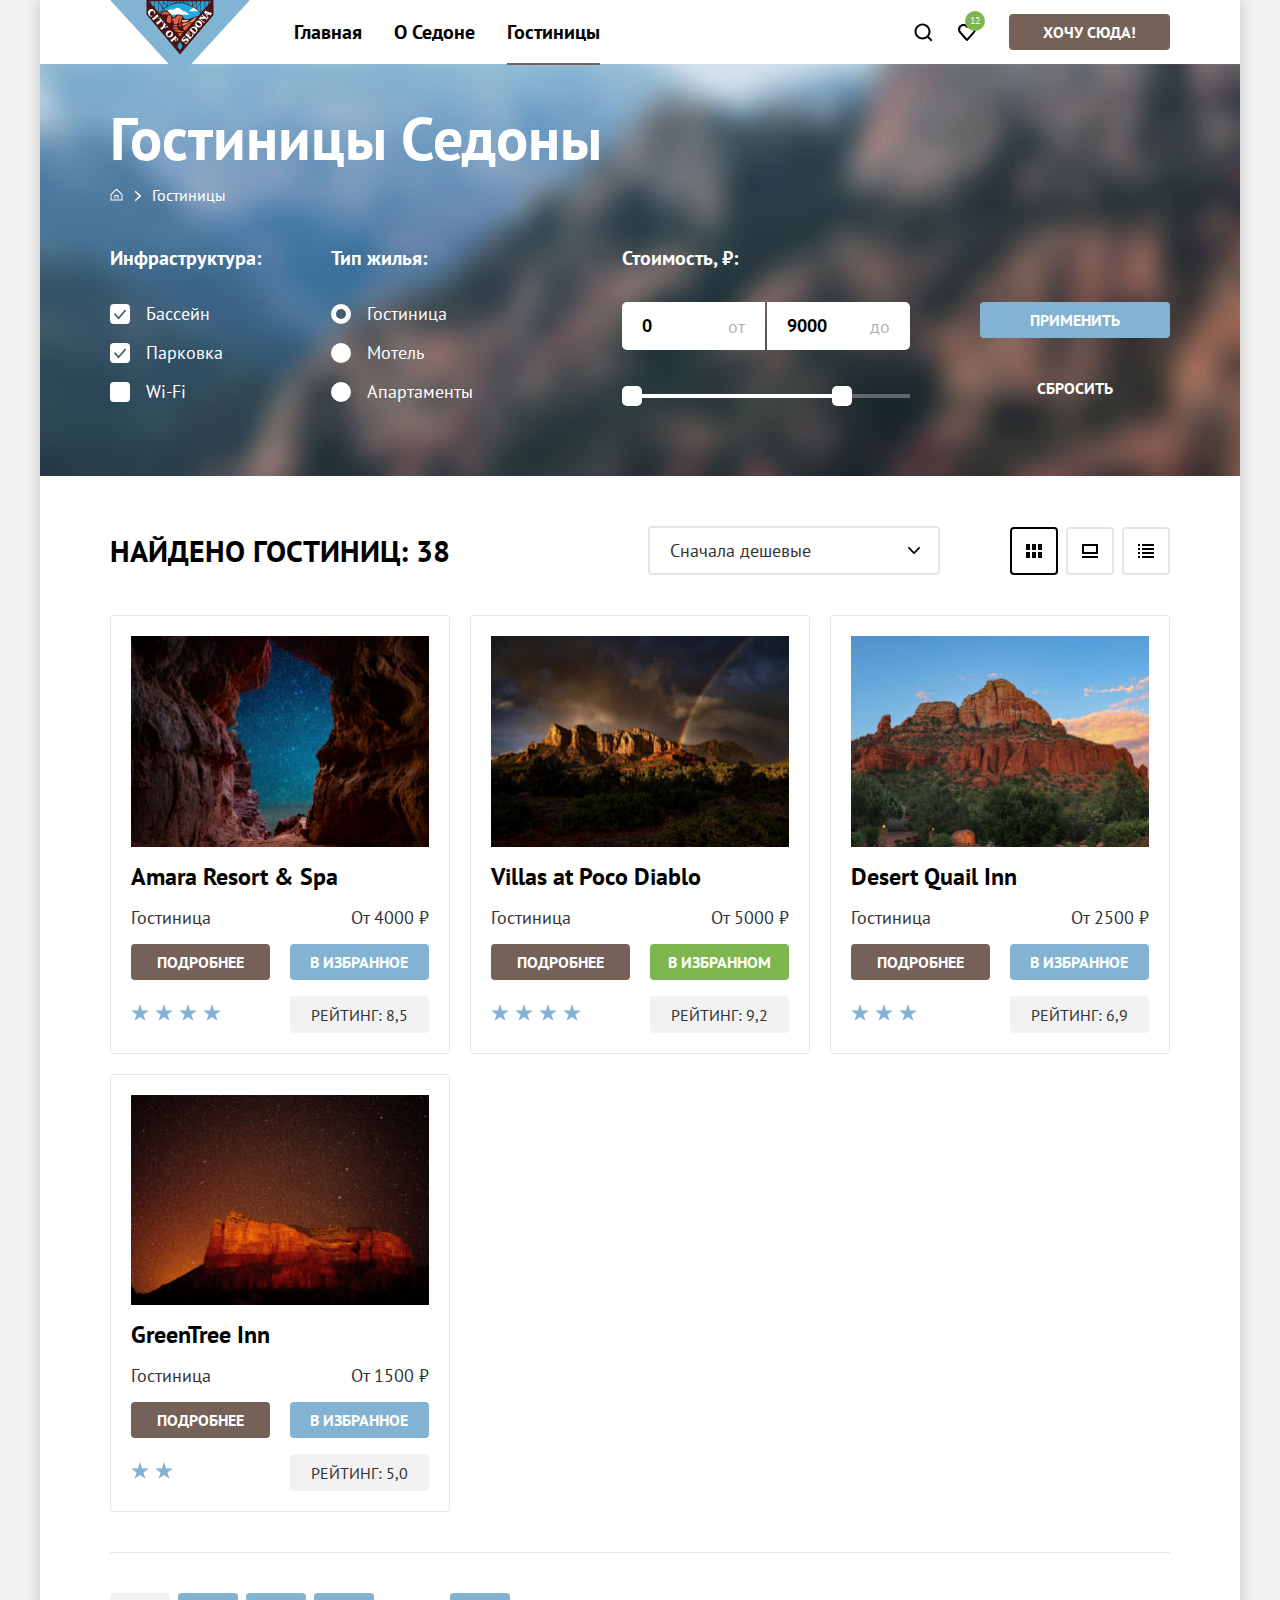
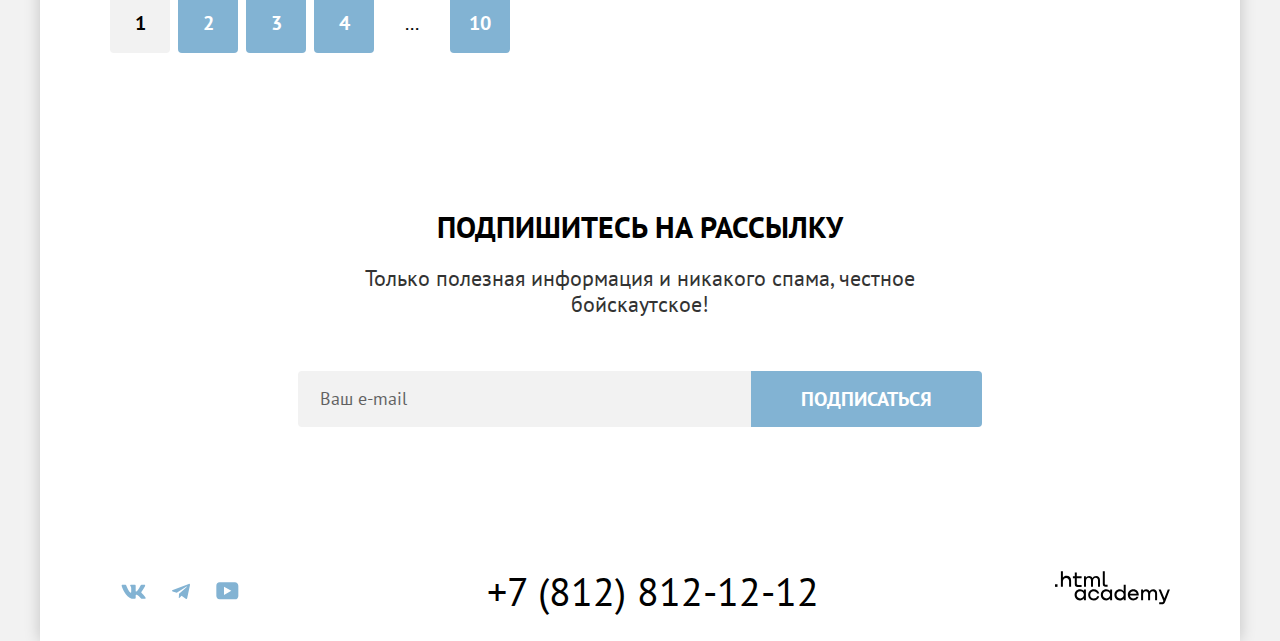
==== commit 44be7605: "Оптимизирует позиционирование кнопок слайдера и кнопку закрытия модального окна" ====
--- a/catalog.html
+++ b/catalog.html
@@ -115,20 +115,20 @@
 
           <div class="group__slider slider">
             <div class="slider__scale">
-              <div class="slider__range"></div>
-
-              <ul class="slider__list">
-                <li class="slider__item slider__item--from">
-                  <button class="slider__button" type="button">
-                    <span class="visually-hidden">Минимальная цена</span>
-                  </button>
-                </li>
-                <li class="slider__item slider__item--to">
-                  <button class="slider__button" type="button">
-                    <span class="visually-hidden">Максимальная цена</span>
-                  </button>
-                </li>
-              </ul>
+              <div class="slider__range">
+                <ul class="slider__list">
+                  <li class="slider__item slider__item--from">
+                    <button class="slider__button" type="button">
+                      <span class="visually-hidden">Минимальная цена</span>
+                    </button>
+                  </li>
+                  <li class="slider__item slider__item--to">
+                    <button class="slider__button" type="button">
+                      <span class="visually-hidden">Максимальная цена</span>
+                    </button>
+                  </li>
+                </ul>
+              </div>
             </div>
           </div>
         </fieldset>
--- a/css/style.css
+++ b/css/style.css
@@ -20,6 +20,7 @@
 
 html {
   box-sizing: border-box;
+  background-color: #f2f2f2;
 }
 
 *,
@@ -36,6 +37,7 @@
   color: #000000;
   margin: 0 auto;
   width: 1200px;
+  background-color: #ffffff;
   box-shadow: 0 0 15px rgba(0, 0, 0, 0.2);
 }
 
@@ -140,7 +142,7 @@
 .button--submit:focus-visible,
 .button--to-favorite:hover,
 .button--to-favorite:focus-visible,
-.modal .button--submit:active {
+.modal__submit:active {
   outline: none;
   background-color: #68A2CA;
 }
@@ -694,6 +696,7 @@
 }
 
 .group__title {
+  padding: 0;
   font-size: 20px;
   line-height: 24px;
   margin-bottom: 32px;
@@ -717,9 +720,11 @@
   margin-bottom: 0;
 }
 
-.group__label {
+.group__label--checkbox,
+.group__label--radio {
+  position: relative;
   padding-left: 36px;
-  position: relative;
+  cursor: pointer;
 }
 
 .group__label--checkbox:hover,
@@ -760,6 +765,12 @@
   opacity: 0.3;
 }
 
+.group__field:disabled + .group__label--checkbox,
+.group__field:disabled + .group__label--radio {
+  opacity: 0.1;
+  cursor: default;
+}
+
 .group__label--checkbox::before,
 .group__label--radio::before {
   content: "";
@@ -875,7 +886,10 @@
 }
 
 .slider__range {
-  width: 80%;
+  position: absolute;
+  top: 0;
+  left: 0;
+  right: 20%;
   height: 100%;
   background-color: #ffffff;
 }
@@ -896,7 +910,7 @@
 }
 
 .slider__item--to {
-  left: calc(80% - 20px);
+  right: 0;
 }
 
 .slider__button {
@@ -908,6 +922,7 @@
   background-color: #ffffff;
   border-radius: 5px;
   border: none;
+  cursor: pointer;
 }
 
 .slider__button:hover {
@@ -1282,6 +1297,9 @@
 
 .modal__close {
   position: absolute;
+  /* display: flex;
+  justify-content: center;
+  align-self: center; */
   top: 64px;
   right: 52px;
   margin: 0;
@@ -1293,9 +1311,22 @@
   cursor: pointer;
 }
 
-.modal__close::before,
-.modal__close::after {
+.modal__close-sign {
+  display: block;
+  position: absolute;
+  top: 50%;
+  left: 50%;
+  transform: translate(-50%, -50%);
+  width: 20px;
+  height: 20px;
+  overflow: hidden;
+  visibility: hidden;
+}
+
+.modal__close-sign::before,
+.modal__close-sign::after {
   content: "";
+  visibility: visible;
   position: absolute;
   top: 50%;
   left: 50%;
@@ -1304,11 +1335,11 @@
   background-color: #000000;
 }
 
-.modal__close::before {
+.modal__close-sign::before {
   transform: translate(-50%, -50%) rotate(45deg);
 }
 
-.modal__close::after {
+.modal__close-sign::after {
   transform: translate(-50%, -50%) rotate(-45deg);
 }
 
@@ -1323,8 +1354,9 @@
 
 .modal__form {
   display: grid;
-  grid-template-columns: 137px 110px 1fr 131px 110px;
+  grid-template-columns: 130px 110px 1fr 110px;
   grid-auto-rows: minmax(48px, auto);
+  gap: 0 7px;
   align-items: center;
   font-size: 20px;
   line-height: 24px;
@@ -1336,7 +1368,8 @@
 }
 
 .modal__right-column {
-  grid-column: 4;
+  grid-column: 3;
+  justify-self: end;
 }
 
 .modal__input-wrapper,
@@ -1424,8 +1457,7 @@
   background-color: #E6E6E6;
 }
 
-.modal__close:active::after,
-.modal__close:active::before {
+.modal__close:active .modal__close-sign {
   opacity: 0.3;
 }
 
@@ -1437,7 +1469,6 @@
 }
 
 .modal__message {
-  width: 100%;
   margin: 4px 20px 10px;
   font-size: 16px;
   line-height: 21px;
@@ -1446,19 +1477,31 @@
   align-self: start;
 }
 
+.modal__field:disabled {
+  background-color: #F2F2F2;
+  border-color: #000000;
+  opacity: 0.1;
+}
+
 .modal__message--error {
   color: #FF5757;
 }
 
 /* quantity */
 .modal__right-column {
-  display: grid;
-  grid-template-columns: auto auto;
-  column-gap: 10px;
+  display: flex;
   align-items: center;
+  max-width: 100%;
+  padding-right: 40px;
+}
+
+.modal__right-column .modal__label {
+  margin-right: 10px;
+  word-wrap: break-word;
 }
 
 .modal__info {
+  flex-shrink: 0;
   position: relative;
   display: flex;
   justify-content: center;
@@ -1467,7 +1510,6 @@
   height: 26px;
   background-color: #83B3D3;
   border-radius: 50%;
-  margin-right: 46px;
 }
 
 .modal__tooltip {
@@ -1475,7 +1517,7 @@
   position: absolute;
   top: 40px;
   left: 50%;
-  transform: translateX(-52%);
+  transform: translateX(-50%);
   width: 256px;
   margin: 0;
   padding: 15px 22px 18px;
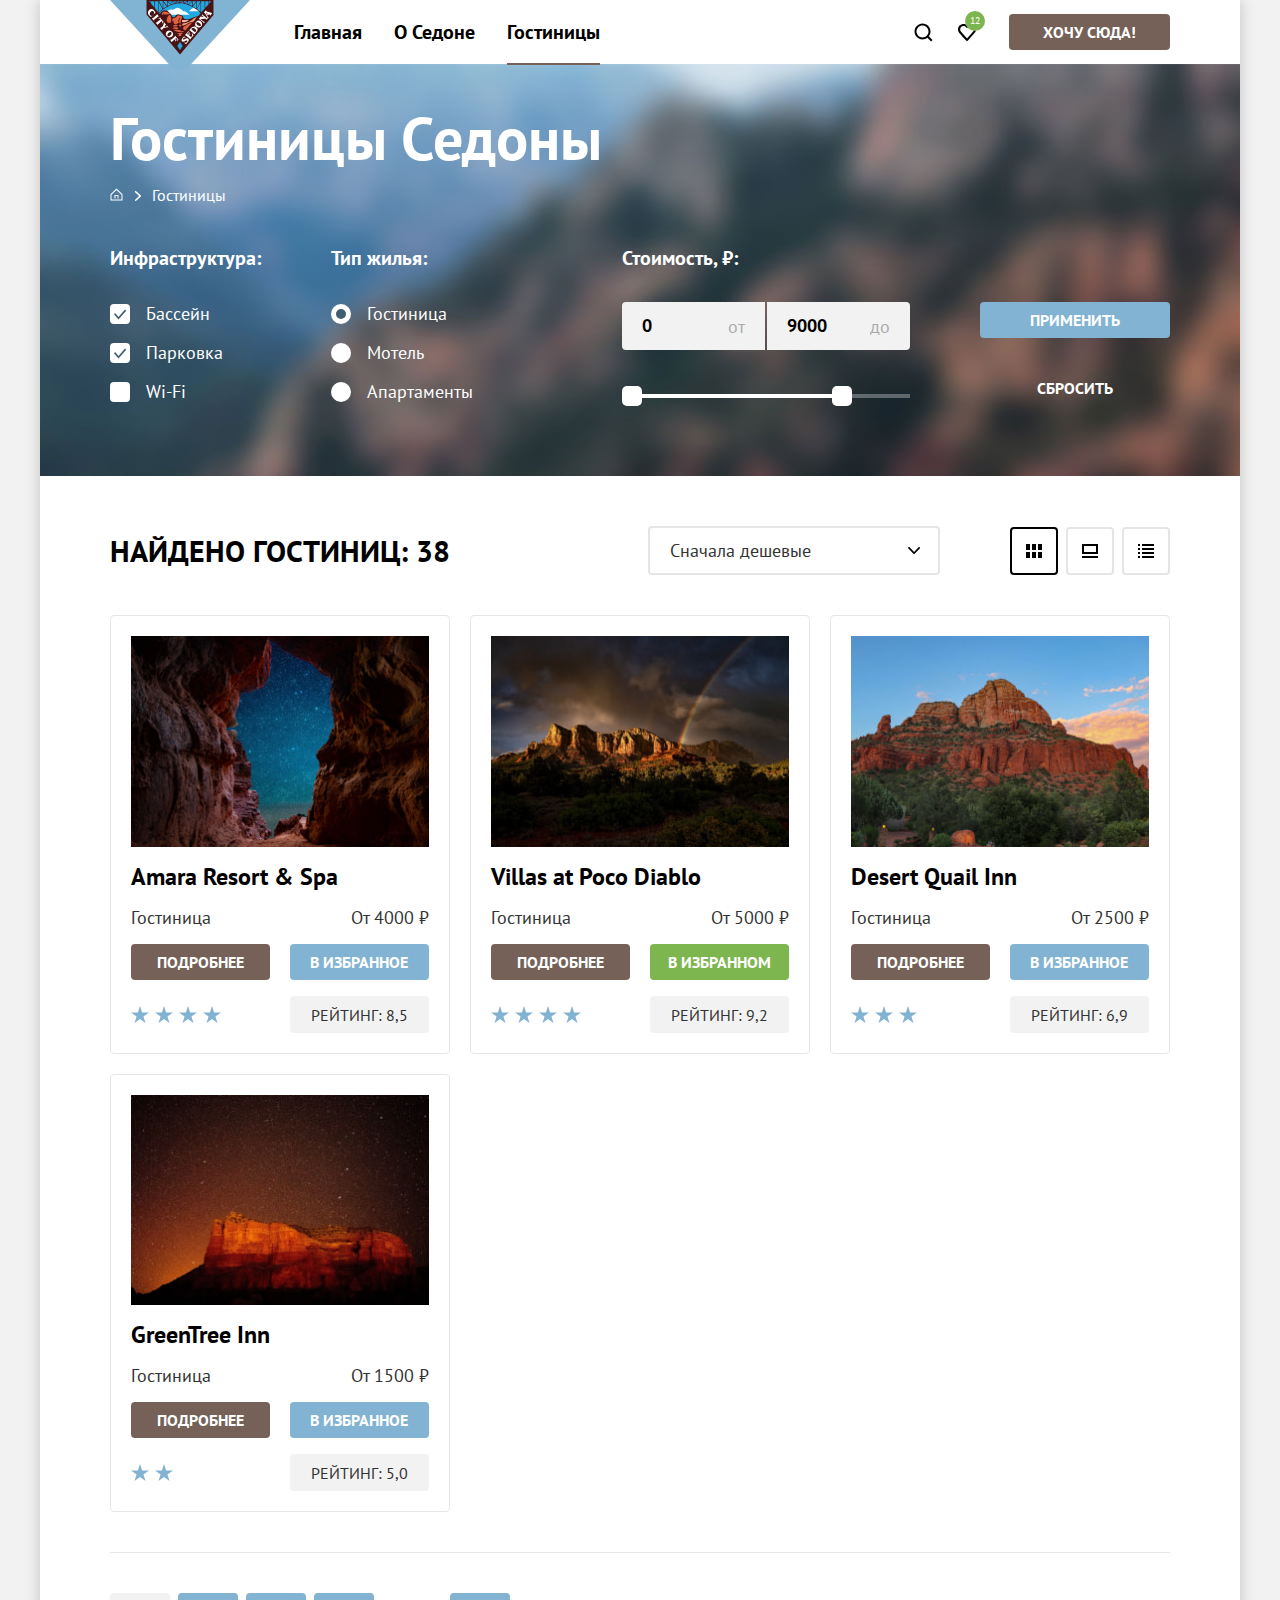
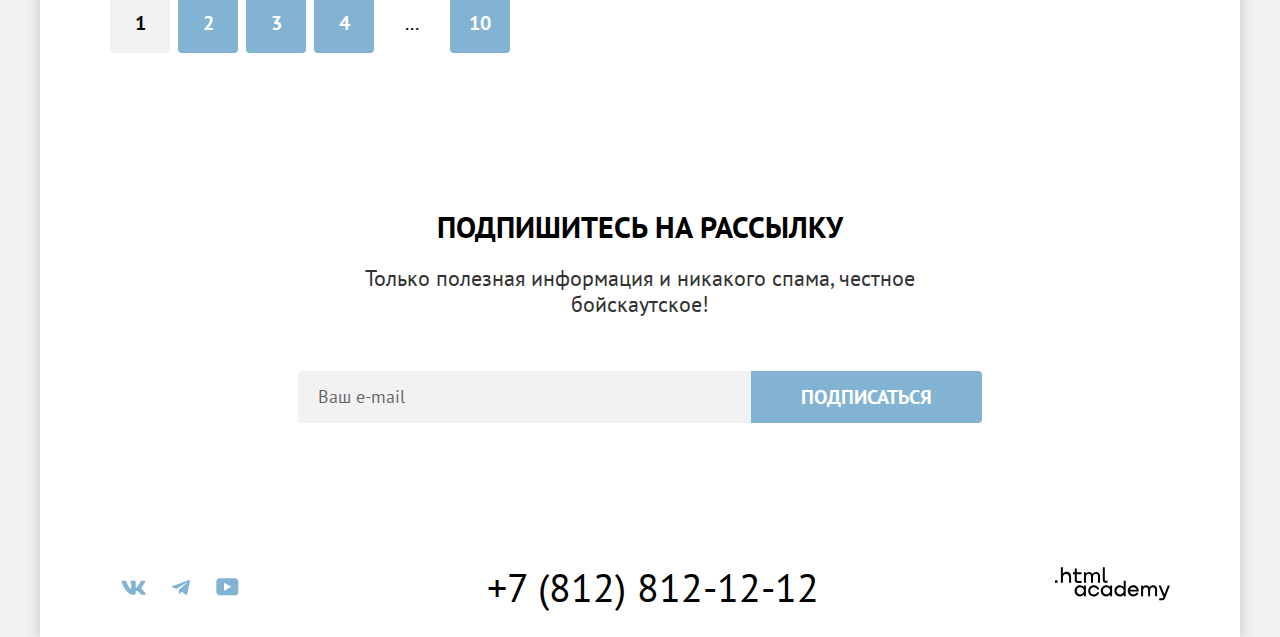
==== commit c1198c29: "Исправит ошибки валидатора" ====
--- a/catalog.html
+++ b/catalog.html
@@ -104,11 +104,11 @@
           <legend class="group__title">Стоимость, &#8381;:</legend>
           <ul class="group__list">
             <li class="group__item">
-              <input class="group__field group__field--price-from" type="number" name="price-field-from" id="price-field-from" value="0"> <!-- min="0" max="10000" -->
+              <input class="group__field group__field--price-from field" type="number" name="price-field-from" id="price-field-from" value="0"> <!-- min="0" max="10000" -->
               <label class="group__label" for="price-field-from">от</label>
             </li>
             <li class="group__item">
-              <input class="group__field group__field--price-to" type="number" name="price-field-to" id="price-field-to" value="9000"> <!-- min="0" max="10000" -->
+              <input class="group__field group__field--price-to field" type="number" name="price-field-to" id="price-field-to" value="9000"> <!-- min="0" max="10000" -->
               <label class="group__label" for="price-field-to">до</label>
             </li>
           </ul>
@@ -200,47 +200,27 @@
                       <g clip-path="url(#a)">
                         <path d="m9 0 2.1 6.5H18l-5.6 4 2.2 6.5L9 13l-5.6 4 2.2-6.5-5.6-4h6.9L9 0Z" fill="#83B3D3"/>
                       </g>
-                      <defs>
-                        <clipPath id="a">
-                          <path fill="#fff" d="M0 0h18v17H0z"/>
-                        </clipPath>
-                      </defs>
-                    </svg>
-                  </li>
-                  <li class="stars__item">
-                    <svg width="18" height="17" fill="none" xmlns="http://www.w3.org/2000/svg" role="img" aria-label="Звезда">
-                      <g clip-path="url(#a)">
-                        <path d="m9 0 2.1 6.5H18l-5.6 4 2.2 6.5L9 13l-5.6 4 2.2-6.5-5.6-4h6.9L9 0Z" fill="#83B3D3"/>
-                      </g>
-                      <defs>
-                        <clipPath id="a">
-                          <path fill="#fff" d="M0 0h18v17H0z"/>
-                        </clipPath>
-                      </defs>
-                    </svg>
-                  </li>
-                  <li class="stars__item">
-                    <svg width="18" height="17" fill="none" xmlns="http://www.w3.org/2000/svg" role="img" aria-label="Звезда">
-                      <g clip-path="url(#a)">
-                        <path d="m9 0 2.1 6.5H18l-5.6 4 2.2 6.5L9 13l-5.6 4 2.2-6.5-5.6-4h6.9L9 0Z" fill="#83B3D3"/>
-                      </g>
-                      <defs>
-                        <clipPath id="a">
-                          <path fill="#fff" d="M0 0h18v17H0z"/>
-                        </clipPath>
-                      </defs>
-                    </svg>
-                  </li>
-                  <li class="stars__item">
-                    <svg width="18" height="17" fill="none" xmlns="http://www.w3.org/2000/svg" role="img" aria-label="Звезда">
-                      <g clip-path="url(#a)">
-                        <path d="m9 0 2.1 6.5H18l-5.6 4 2.2 6.5L9 13l-5.6 4 2.2-6.5-5.6-4h6.9L9 0Z" fill="#83B3D3"/>
-                      </g>
-                      <defs>
-                        <clipPath id="a">
-                          <path fill="#fff" d="M0 0h18v17H0z"/>
-                        </clipPath>
-                      </defs>
+                    </svg>
+                  </li>
+                  <li class="stars__item">
+                    <svg width="18" height="17" fill="none" xmlns="http://www.w3.org/2000/svg" role="img" aria-label="Звезда">
+                      <g clip-path="url(#a)">
+                        <path d="m9 0 2.1 6.5H18l-5.6 4 2.2 6.5L9 13l-5.6 4 2.2-6.5-5.6-4h6.9L9 0Z" fill="#83B3D3"/>
+                      </g>
+                    </svg>
+                  </li>
+                  <li class="stars__item">
+                    <svg width="18" height="17" fill="none" xmlns="http://www.w3.org/2000/svg" role="img" aria-label="Звезда">
+                      <g clip-path="url(#a)">
+                        <path d="m9 0 2.1 6.5H18l-5.6 4 2.2 6.5L9 13l-5.6 4 2.2-6.5-5.6-4h6.9L9 0Z" fill="#83B3D3"/>
+                      </g>
+                    </svg>
+                  </li>
+                  <li class="stars__item">
+                    <svg width="18" height="17" fill="none" xmlns="http://www.w3.org/2000/svg" role="img" aria-label="Звезда">
+                      <g clip-path="url(#a)">
+                        <path d="m9 0 2.1 6.5H18l-5.6 4 2.2 6.5L9 13l-5.6 4 2.2-6.5-5.6-4h6.9L9 0Z" fill="#83B3D3"/>
+                      </g>
                     </svg>
                   </li>
                 </ul>
@@ -257,7 +237,6 @@
               <span class="cards__price">От 5000 &#8381;</span>
             </div>
 
-
             <div class="cards__group">
               <a class="cards__button button" href="#">Подробнее</a>
               <button class="cards__button button button--favorite" type="button">В избранном</button>
@@ -265,51 +244,31 @@
               <ul class="cards__stars stars" aria-label="Отель 4 звезды">
                 <li class="stars__item">
                   <svg width="18" height="17" fill="none" xmlns="http://www.w3.org/2000/svg" role="img" aria-label="Звезда">
-                      <g clip-path="url(#a)">
-                        <path d="m9 0 2.1 6.5H18l-5.6 4 2.2 6.5L9 13l-5.6 4 2.2-6.5-5.6-4h6.9L9 0Z" fill="#83B3D3"/>
-                      </g>
-                      <defs>
-                        <clipPath id="a">
-                          <path fill="#fff" d="M0 0h18v17H0z"/>
-                        </clipPath>
-                      </defs>
-                    </svg>
-                </li>
-                <li class="stars__item">
-                  <svg width="18" height="17" fill="none" xmlns="http://www.w3.org/2000/svg" role="img" aria-label="Звезда">
-                      <g clip-path="url(#a)">
-                        <path d="m9 0 2.1 6.5H18l-5.6 4 2.2 6.5L9 13l-5.6 4 2.2-6.5-5.6-4h6.9L9 0Z" fill="#83B3D3"/>
-                      </g>
-                      <defs>
-                        <clipPath id="a">
-                          <path fill="#fff" d="M0 0h18v17H0z"/>
-                        </clipPath>
-                      </defs>
-                    </svg>
-                </li>
-                <li class="stars__item">
-                  <svg width="18" height="17" fill="none" xmlns="http://www.w3.org/2000/svg" role="img" aria-label="Звезда">
-                      <g clip-path="url(#a)">
-                        <path d="m9 0 2.1 6.5H18l-5.6 4 2.2 6.5L9 13l-5.6 4 2.2-6.5-5.6-4h6.9L9 0Z" fill="#83B3D3"/>
-                      </g>
-                      <defs>
-                        <clipPath id="a">
-                          <path fill="#fff" d="M0 0h18v17H0z"/>
-                        </clipPath>
-                      </defs>
-                    </svg>
-                </li>
-                <li class="stars__item">
-                  <svg width="18" height="17" fill="none" xmlns="http://www.w3.org/2000/svg" role="img" aria-label="Звезда">
-                      <g clip-path="url(#a)">
-                        <path d="m9 0 2.1 6.5H18l-5.6 4 2.2 6.5L9 13l-5.6 4 2.2-6.5-5.6-4h6.9L9 0Z" fill="#83B3D3"/>
-                      </g>
-                      <defs>
-                        <clipPath id="a">
-                          <path fill="#fff" d="M0 0h18v17H0z"/>
-                        </clipPath>
-                      </defs>
-                    </svg>
+                    <g clip-path="url(#a)">
+                      <path d="m9 0 2.1 6.5H18l-5.6 4 2.2 6.5L9 13l-5.6 4 2.2-6.5-5.6-4h6.9L9 0Z" fill="#83B3D3"/>
+                    </g>
+                  </svg>
+                </li>
+                <li class="stars__item">
+                  <svg width="18" height="17" fill="none" xmlns="http://www.w3.org/2000/svg" role="img" aria-label="Звезда">
+                    <g clip-path="url(#a)">
+                      <path d="m9 0 2.1 6.5H18l-5.6 4 2.2 6.5L9 13l-5.6 4 2.2-6.5-5.6-4h6.9L9 0Z" fill="#83B3D3"/>
+                    </g>
+                  </svg>
+                </li>
+                <li class="stars__item">
+                  <svg width="18" height="17" fill="none" xmlns="http://www.w3.org/2000/svg" role="img" aria-label="Звезда">
+                    <g clip-path="url(#a)">
+                      <path d="m9 0 2.1 6.5H18l-5.6 4 2.2 6.5L9 13l-5.6 4 2.2-6.5-5.6-4h6.9L9 0Z" fill="#83B3D3"/>
+                    </g>
+                  </svg>
+                </li>
+                <li class="stars__item">
+                  <svg width="18" height="17" fill="none" xmlns="http://www.w3.org/2000/svg" role="img" aria-label="Звезда">
+                    <g clip-path="url(#a)">
+                      <path d="m9 0 2.1 6.5H18l-5.6 4 2.2 6.5L9 13l-5.6 4 2.2-6.5-5.6-4h6.9L9 0Z" fill="#83B3D3"/>
+                    </g>
+                  </svg>
                 </li>
               </ul>
 
@@ -336,36 +295,21 @@
                       <g clip-path="url(#a)">
                         <path d="m9 0 2.1 6.5H18l-5.6 4 2.2 6.5L9 13l-5.6 4 2.2-6.5-5.6-4h6.9L9 0Z" fill="#83B3D3"/>
                       </g>
-                      <defs>
-                        <clipPath id="a">
-                          <path fill="#fff" d="M0 0h18v17H0z"/>
-                        </clipPath>
-                      </defs>
-                    </svg>
-                  </li>
-                  <li class="stars__item">
-                    <svg width="18" height="17" fill="none" xmlns="http://www.w3.org/2000/svg" role="img" aria-label="Звезда">
-                      <g clip-path="url(#a)">
-                        <path d="m9 0 2.1 6.5H18l-5.6 4 2.2 6.5L9 13l-5.6 4 2.2-6.5-5.6-4h6.9L9 0Z" fill="#83B3D3"/>
-                      </g>
-                      <defs>
-                        <clipPath id="a">
-                          <path fill="#fff" d="M0 0h18v17H0z"/>
-                        </clipPath>
-                      </defs>
-                    </svg>
-                  </li>
-                  <li class="stars__item">
-                    <svg width="18" height="17" fill="none" xmlns="http://www.w3.org/2000/svg" role="img" aria-label="Звезда">
-                      <g clip-path="url(#a)">
-                        <path d="m9 0 2.1 6.5H18l-5.6 4 2.2 6.5L9 13l-5.6 4 2.2-6.5-5.6-4h6.9L9 0Z" fill="#83B3D3"/>
-                      </g>
-                      <defs>
-                        <clipPath id="a">
-                          <path fill="#fff" d="M0 0h18v17H0z"/>
-                        </clipPath>
-                      </defs>
-                    </svg>
+                    </svg>
+                  </li>
+                  <li class="stars__item">
+                    <svg width="18" height="17" fill="none" xmlns="http://www.w3.org/2000/svg" role="img" aria-label="Звезда">
+                      <g clip-path="url(#a)">
+                        <path d="m9 0 2.1 6.5H18l-5.6 4 2.2 6.5L9 13l-5.6 4 2.2-6.5-5.6-4h6.9L9 0Z" fill="#83B3D3"/>
+                      </g>
+                    </svg>
+                  </li>
+                  <li class="stars__item">
+                    <svg width="18" height="17" fill="none" xmlns="http://www.w3.org/2000/svg" role="img" aria-label="Звезда">
+                    <g clip-path="url(#a)">
+                      <path d="m9 0 2.1 6.5H18l-5.6 4 2.2 6.5L9 13l-5.6 4 2.2-6.5-5.6-4h6.9L9 0Z" fill="#83B3D3"/>
+                    </g>
+                  </svg>
                   </li>
                 </ul>
 
@@ -389,27 +333,17 @@
               <ul class="cards__stars stars" aria-label="Отель 2 звезды">
                 <li class="stars__item">
                   <svg width="18" height="17" fill="none" xmlns="http://www.w3.org/2000/svg" role="img" aria-label="Звезда">
-                      <g clip-path="url(#a)">
-                        <path d="m9 0 2.1 6.5H18l-5.6 4 2.2 6.5L9 13l-5.6 4 2.2-6.5-5.6-4h6.9L9 0Z" fill="#83B3D3"/>
-                      </g>
-                      <defs>
-                        <clipPath id="a">
-                          <path fill="#fff" d="M0 0h18v17H0z"/>
-                        </clipPath>
-                      </defs>
-                    </svg>
-                </li>
-                <li class="stars__item">
-                  <svg width="18" height="17" fill="none" xmlns="http://www.w3.org/2000/svg" role="img" aria-label="Звезда">
-                      <g clip-path="url(#a)">
-                        <path d="m9 0 2.1 6.5H18l-5.6 4 2.2 6.5L9 13l-5.6 4 2.2-6.5-5.6-4h6.9L9 0Z" fill="#83B3D3"/>
-                      </g>
-                      <defs>
-                        <clipPath id="a">
-                          <path fill="#fff" d="M0 0h18v17H0z"/>
-                        </clipPath>
-                      </defs>
-                    </svg>
+                    <g clip-path="url(#a)">
+                      <path d="m9 0 2.1 6.5H18l-5.6 4 2.2 6.5L9 13l-5.6 4 2.2-6.5-5.6-4h6.9L9 0Z" fill="#83B3D3"/>
+                    </g>
+                  </svg>
+                </li>
+                <li class="stars__item">
+                  <svg width="18" height="17" fill="none" xmlns="http://www.w3.org/2000/svg" role="img" aria-label="Звезда">
+                    <g clip-path="url(#a)">
+                      <path d="m9 0 2.1 6.5H18l-5.6 4 2.2 6.5L9 13l-5.6 4 2.2-6.5-5.6-4h6.9L9 0Z" fill="#83B3D3"/>
+                    </g>
+                  </svg>
                 </li>
               </ul>
 
@@ -434,7 +368,7 @@
       <p class="subscribe__text text">Только полезная информация и никакого спама, честное бойскаутское!</p>
 
       <form class="subscribe__form" method="post" action="https://echo.htmlacademy.ru/">
-        <input class="subscribe__field" type="email" name="email-field" id="email-field" placeholder="Ваш e-mail" required>
+        <input class="subscribe__field field" type="email" name="email-field" id="email-field" placeholder="Ваш e-mail" required>
         <button class="subscribe__button button button--submit" type="submit">Подписаться</button>
       </form>
     </section>
--- a/css/style.css
+++ b/css/style.css
@@ -190,6 +190,39 @@
   background-color: transparent;
 }
 
+.field {
+  margin: 0;
+  padding: 10px 18px;
+  font-family: inherit;
+  font-size: 18px;
+  line-height: 24px;
+  color: #000000;
+  background-color: #F2F2F2;
+  border: 2px solid transparent;
+  border-radius: 4px;
+}
+
+.field:hover {
+  background-color: #E6E6E6;
+}
+
+.field:focus {
+  background-color: #E6E6E6;
+  outline: 3px solid #83B3D3;
+}
+
+.field:active {
+  outline: none;
+  background-color: #F2F2F2;
+  border-color: #000000;
+}
+
+.field:disabled {
+  background-color: #F2F2F2;
+  border-color: rgba(0, 0, 0, 0.5);
+  opacity: 0.1;
+}
+
 .title {
   font-size: 30px;
   line-height: 36px;
@@ -498,28 +531,21 @@
 }
 
 .subscribe__field {
-  font-family: inherit;
-  font-size: 18px;
-  line-height: 24px;
   flex-grow: 1;
-  border: 2px solid transparent;
-  border-radius: 4px 0 0 4px;
+  padding-top: 12px;
+  padding-bottom: 12px;
+  border-top-right-radius: 0;
+  border-bottom-right-radius: 0;
   outline-offset: -3px;
-  background-color: #f2f2f2;
-  margin: 0;
-  padding: 14px 20px;
 }
 
 .subscribe__field::placeholder {
-  font-family: inherit;
-  font-size: 18px;
-  line-height: 24px;
-  color: #000000;
-  opacity: 0.6;
+  color: rgba(0, 0, 0, 0.6);
 }
 
 .subscribe__button {
-  border-radius: 0 4px 4px 0;
+  border-top-left-radius: 0;
+  border-bottom-left-radius: 0;
 }
 
 .subscribe--background-image {
@@ -830,12 +856,8 @@
 .group--price-range .group__field {
   width: 100%;
   margin: 0;
-  padding: 10px 40px 10px 18px;
-  font-family: inherit;
-  font-size: 18px;
-  line-height: 24px;
+  padding-right: 40px;
   font-weight: 700;
-  border: 2px solid transparent;
 }
 
 .group--price-range .group__field:focus {
@@ -844,11 +866,13 @@
 }
 
 .group__field--price-from {
-  border-radius: 5px 0 0 5px;
+  border-top-right-radius: 0;
+  border-bottom-right-radius: 0;
 }
 
 .group__field--price-to {
-  border-radius: 0 5px 5px 0;
+  border-top-left-radius: 0;
+  border-bottom-left-radius: 0;
 }
 
 /* hide input[type=number] arrows*/
@@ -1196,6 +1220,12 @@
   list-style-type: none;
 }
 
+.stars__item {
+  display: flex;
+  justify-content: center;
+  align-items: center;
+}
+
 .stars__item:not(:last-child) {
   margin-right: 6px;
 }
@@ -1297,9 +1327,6 @@
 
 .modal__close {
   position: absolute;
-  /* display: flex;
-  justify-content: center;
-  align-self: center; */
   top: 64px;
   right: 52px;
   margin: 0;
@@ -1354,111 +1381,96 @@
 
 .modal__form {
   display: grid;
-  grid-template-columns: 130px 110px 1fr 110px;
-  grid-auto-rows: minmax(48px, auto);
-  gap: 0 7px;
-  align-items: center;
+  grid-template-columns: 247px 247px;
+  gap: 4px 82px;
   font-size: 20px;
   line-height: 24px;
 }
 
-.modal__label--date,
-.modal__label--adults {
+.modal__group--date {
+  grid-column: 1 / -1;
+}
+
+.modal__submit {
+  grid-column: 1 / -1;
+}
+
+.modal__group--date {
+  display: grid;
+  grid-template-columns: 130px 1fr 40px;
+  grid-auto-rows: minmax(40px, min-content);
+  gap: 4px 7px;
+  align-items: center;
+}
+
+.modal__group--date .modal__label {
   grid-column: 1;
 }
 
-.modal__right-column {
+.modal__group--date .modal__field {
+  grid-row: 1;
+  grid-column: 2 / -1;
+}
+
+.modal__date-picker {
+  grid-row: 1;
   grid-column: 3;
-  justify-self: end;
-}
-
-.modal__input-wrapper,
+}
+
 .modal__message {
   grid-column: 2 / -1;
 }
 
-.modal__input--adults {
-  grid-column: 2;
-}
-
-.modal-input--children {
-  grid-column: -1;
-}
-
-.modal__submit {
-  grid-column: 1 / -1;
-}
-
-.modal__input-wrapper {
-  position: relative;
-}
-
-.modal__input-wrapper::after {
-  content: "";
-  position: absolute;
-  top: 14px;
-  right: 20px;
+.modal__group--quantity {
+  display: grid;
+  grid-template-columns: 130px 1fr;
+  column-gap: 7px;
+  align-items: center;
+}
+
+.modal__field,
+.number-input__field {
+  font-weight: 700;
+}
+
+.modal__group--date .modal__field {
+  padding-right: 50px;
+}
+
+.modal__group--date .modal__field::placeholder {
+  color: rgba(0, 0, 0, 0.6);
+}
+
+.modal__date-picker {
   width: 20px;
   height: 20px;
+  margin: 0;
+  padding: 0;
+  border: none;
+  border-radius: 4px;
+  background-color: transparent;
   background-image: url("../img/icons/date.svg");
   background-repeat: no-repeat;
   background-position: center;
 }
 
-.modal__field,
-.number-input__field {
-  margin: 0;
-  font-family: inherit;
-  font-size: 18px;
-  line-height: 24px;
-  font-weight: 700;
-  color: #000000;
-  border: none;
-  background-color: #F2F2F2;
-  outline: none;
-}
-
-.modal__input-wrapper .modal__field {
-  width: 100%;
-  padding: 10px 20px;
-  padding-right: 50px;
-  border: 2px solid transparent;
-  border-radius: 4px;
-}
-
-.modal__input-wrapper .modal__field::placeholder {
-  color: rgba(0, 0, 0, 0.6);
+.modal__message {
+  margin: 0 20px 10px;
+  font-size: 16px;
+  line-height: 21px;
+  font-weight: 400;
+  color: #333333;
+  align-self: start;
 }
 
 .modal__close:hover,
-.modal__input-wrapper .modal__field:hover,
-.subscribe__field:hover,
-.group--price-range .group__field:hover {
+.modal__close:active {
   background-color: #E6E6E6;
 }
 
-.modal__close:focus-visible,
-.modal__input-wrapper .modal__field:focus,
-.subscribe__field:focus,
-.group--price-range .group__field:focus {
+.modal__close:focus-visible {
   background-color: #E6E6E6;
   outline: 3px solid #83B3D3;
-}
-
-.modal__input-wrapper .modal__field:active,
-.subscribe__field:active,
-.group--price-range .group__field:active {
-  outline: none;
-  background-color: #F2F2F2;
-  border: 2px solid #000000;
-}
-
-.modal__close:active {
-  background-color: #E6E6E6;
-}
-
-.modal__close:active .modal__close-sign {
-  opacity: 0.3;
 }
 
 @supports not selector(:focus-visible) {
@@ -1468,21 +1480,32 @@
   }
 }
 
-.modal__message {
-  margin: 4px 20px 10px;
-  font-size: 16px;
-  line-height: 21px;
-  font-weight: 400;
-  color: #333333;
-  align-self: start;
+.modal__close:active .modal__close-sign {
+  opacity: 0.3;
 }
 
 .modal__field:disabled {
   background-color: #F2F2F2;
-  border-color: #000000;
+  border-color: #333333;
   opacity: 0.1;
 }
 
+.modal__field:enabled ~ .modal__date-picker:focus-visible {
+  outline: 3px solid #83B3D3
+}
+
+@supports not selector(:focus-visible) {
+  .modal__field:enabled ~ .modal__date-picker:focus {
+    outline: 3px solid #83B3D3
+  }
+}
+
+.modal__field:disabled ~ .modal__date-picker {
+  outline: none;
+  opacity: 0.3;
+}
+
+.modal__field:invalid ~ .modal__message,
 .modal__message--error {
   color: #FF5757;
 }
@@ -1492,7 +1515,8 @@
   display: flex;
   align-items: center;
   max-width: 100%;
-  padding-right: 40px;
+  margin-right: 40px;
+  justify-self: end;
 }
 
 .modal__right-column .modal__label {
@@ -1552,17 +1576,13 @@
   border-radius: 4px;
 }
 
-.number-input:focus-within {
-  outline: 3px solid #83B3D3;
-}
-
-.number-input:focus-within .number-input__field,
-.number-input:focus-within .number-input__button {
-  background-color: #E6E6E6;
-}
-
 .number-input__field {
-  padding: 12px 10px;
+  grid-row: 1;
+  grid-column: 1 / -1;
+  padding: 10px 40px;
+  text-align: center;
+  border: 2px solid transparent;
+  border-radius: 4px;
 }
 
 .number-input input::-webkit-outer-spin-button,
@@ -1583,18 +1603,21 @@
   height: 48px;
   margin: 0;
   padding: 0;
-  background-color: #f2f2f2;
+  background-color: transparent;
   border: none;
   outline: none;
   cursor: pointer;
 }
 
 .number-input__button--decrement {
+  grid-row: 1;
+  grid-column: 1;
   border-radius: 4px 0 0 4px;
-  order: -1;
 }
 
 .number-input__button--increment {
+  grid-row: 1;
+  grid-column: 3;
   border-radius: 0 4px 4px 0;
 }
 
@@ -1606,8 +1629,7 @@
   opacity: 0.3;
 }
 
-.number-input__button--decrement .number-input__sign::before,
-.number-input__button--increment .number-input__sign::before,
+.number-input__button .number-input__sign::before,
 .number-input__button--increment .number-input__sign::after {
   content: "";
   visibility: visible;
@@ -1619,8 +1641,7 @@
   background-color: #756157;
 }
 
-.number-input__button--decrement .number-input__sign::before,
-.number-input__button--increment .number-input__sign::before {
+.number-input__button .number-input__sign::before {
   transform: translate(-50%, -50%);
 }
 
@@ -1628,13 +1649,10 @@
   transform: translate(-50%, -50%) rotate(90deg);
 }
 
-.number-input__button:hover .number-input__sign::before,
 .number-input__button:hover .number-input__sign::before,
 .number-input__button:hover .number-input__sign::after,
 .number-input__button:active .number-input__sign::before,
-.number-input__button:active .number-input__sign::before,
 .number-input__button:active .number-input__sign::after,
-.number-input__button:focus .number-input__sign::before,
 .number-input__button:focus .number-input__sign::before,
 .number-input__button:focus .number-input__sign::after {
   background-color: #000000;
@@ -1676,7 +1694,7 @@
 }
 
 .modal__submit {
-  margin-top: 48px;;
+  margin-top: 44px;;
   padding: 18px 0;
   font-size: inherit;
   line-height: inherit;
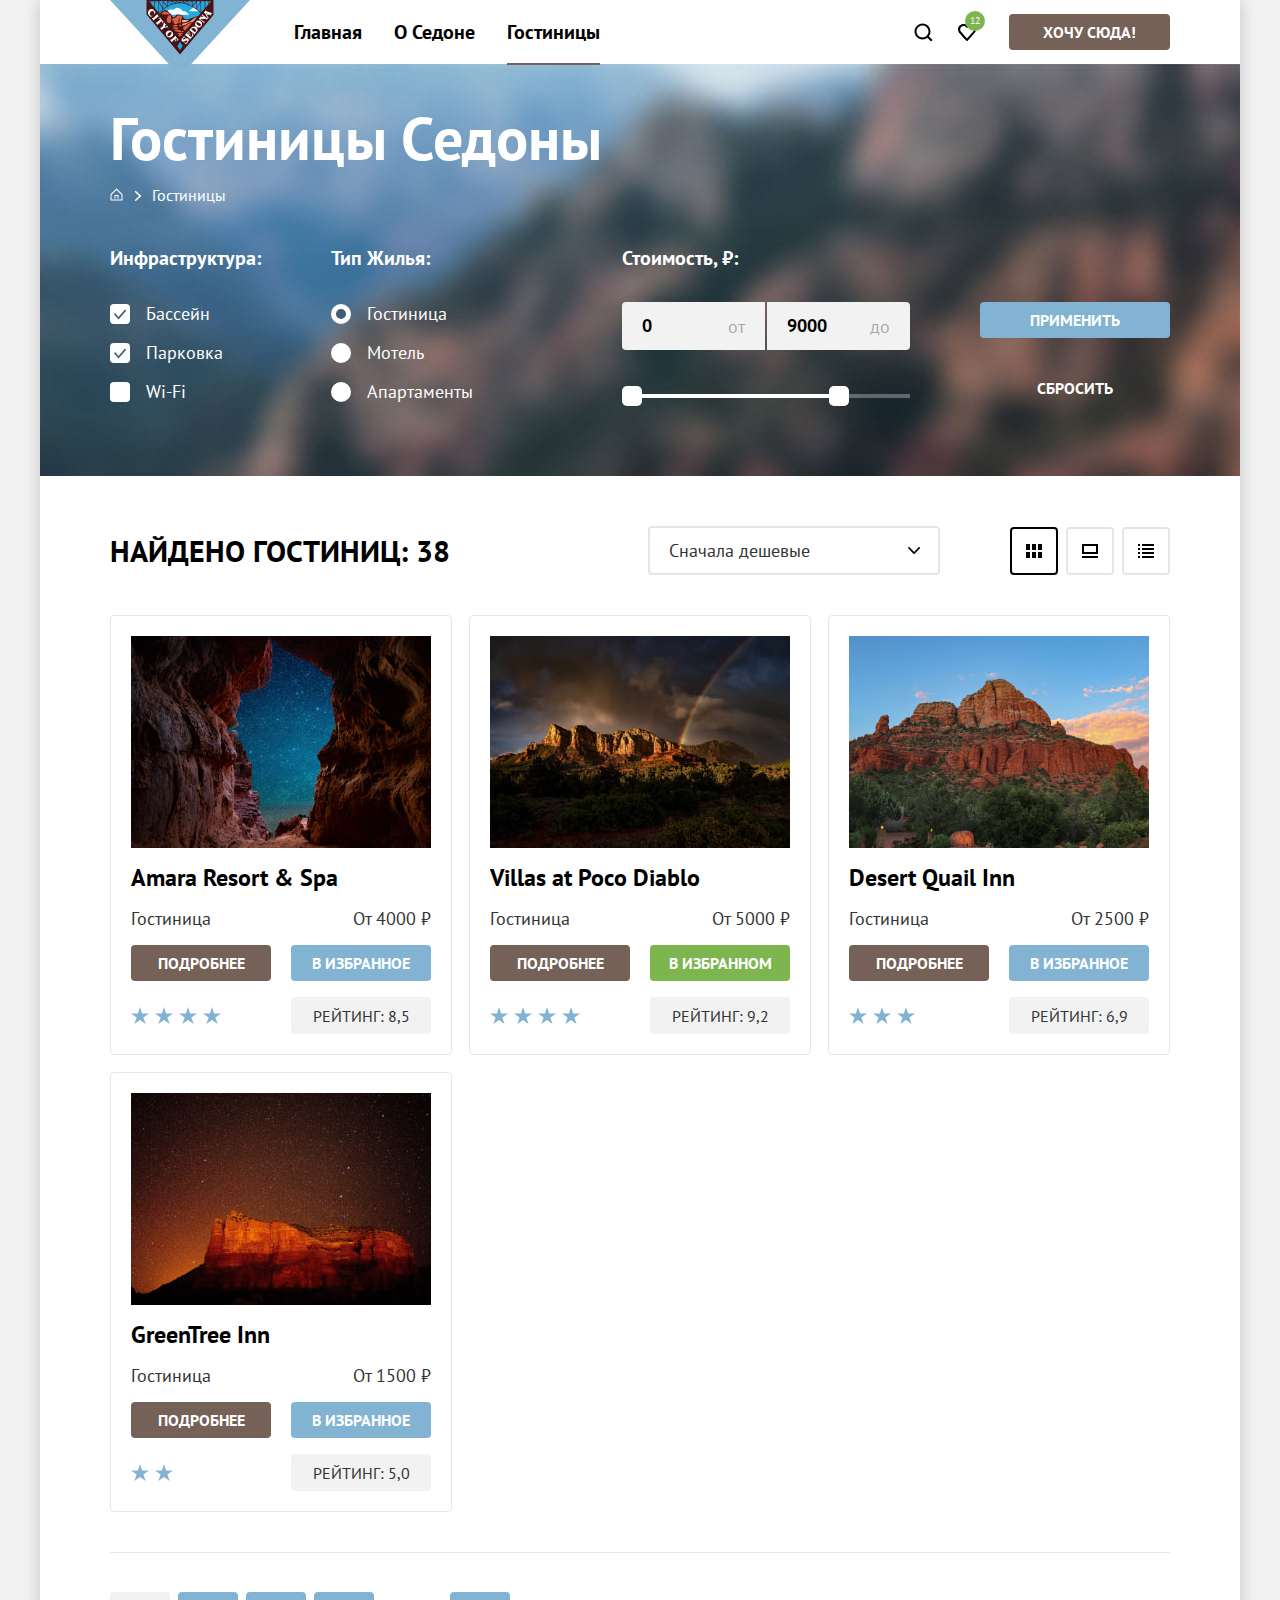
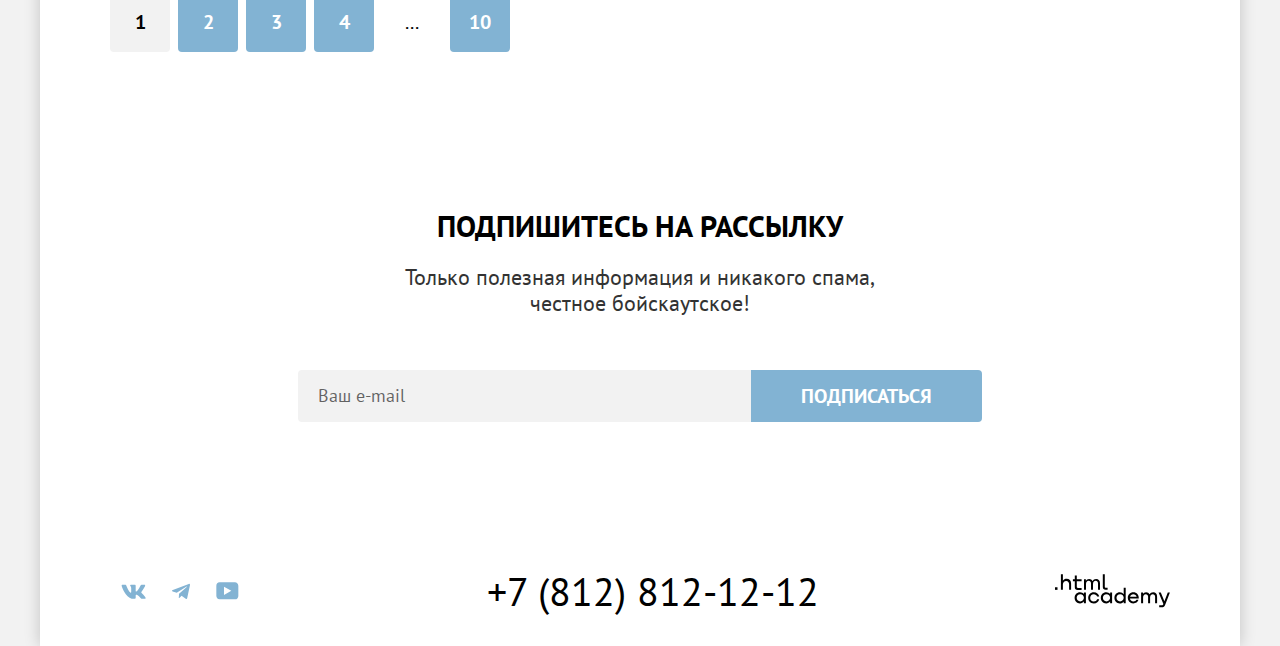
==== commit 32f2718a: "Merge pull request #6 from lemmark193/master" ====
--- a/catalog.html
+++ b/catalog.html
@@ -3,8 +3,8 @@
 <head>
   <meta charset="UTF-8">
   <title>Седона | Гостиницы Седоны</title>
-  <link rel="shortcut icon" href="/favicon.ico" type="image/x-icon">
-  <link rel="icon" href="/favicon.ico" type="image/x-icon">
+  <link rel="icon" href="favicon.ico">
+  <link rel="icon" type="image/png" sizes="32x32" href="img/icons/favicon.png">
   <link rel="stylesheet" href="css/style.css">
 </head>
 <body>
@@ -84,7 +84,7 @@
           </ul>
         </fieldset>
         <fieldset class="filters__group group group--housing">
-          <legend class="group__title">Тип жилья:</legend>
+          <legend class="group__title">Тип Жилья:</legend>
           <ul class="group__list">
             <li class="group__item">
               <input class="group__field visually-hidden" type="radio" name="housing-field" id="housing-field-hotel" checked>
@@ -104,11 +104,11 @@
           <legend class="group__title">Стоимость, &#8381;:</legend>
           <ul class="group__list">
             <li class="group__item">
-              <input class="group__field group__field--price-from field" type="number" name="price-field-from" id="price-field-from" value="0"> <!-- min="0" max="10000" -->
+              <input class="group__field group__field--price-from field" type="number" name="price-field-from" id="price-field-from" value="0">
               <label class="group__label" for="price-field-from">от</label>
             </li>
             <li class="group__item">
-              <input class="group__field group__field--price-to field" type="number" name="price-field-to" id="price-field-to" value="9000"> <!-- min="0" max="10000" -->
+              <input class="group__field group__field--price-to field" type="number" name="price-field-to" id="price-field-to" value="9000">
               <label class="group__label" for="price-field-to">до</label>
             </li>
           </ul>
@@ -283,7 +283,6 @@
               <span class="cards__description">Гостиница</span>
               <span class="cards__price">От 2500 &#8381;</span>
             </div>
-
 
               <div class="cards__group">
                   <a class="cards__button button" href="#">Подробнее</a>
@@ -365,7 +364,7 @@
 
     <section class="main-catalog__subscribe subscribe">
       <h2 class="subscribe__title title">Подпишитесь на рассылку</h2>
-      <p class="subscribe__text text">Только полезная информация и никакого спама, честное бойскаутское!</p>
+      <p class="subscribe__text text">Только полезная информация и никакого спама, честное&nbsp;бойскаутское!</p>
 
       <form class="subscribe__form" method="post" action="https://echo.htmlacademy.ru/">
         <input class="subscribe__field field" type="email" name="email-field" id="email-field" placeholder="Ваш e-mail" required>
--- a/css/style.css
+++ b/css/style.css
@@ -31,6 +31,9 @@
 
 body {
   position: relative;
+  display: flex;
+  flex-direction: column;
+  min-height: 100vh;
   font-family: 'PT Sans', sans-serif;
   font-weight: 700;
   font-size: 22px;
@@ -41,11 +44,19 @@
   box-shadow: 0 0 15px rgba(0, 0, 0, 0.2);
 }
 
+main {
+  flex-grow: 1;
+}
+
 img {
   display: block;
   max-width: 100%;
   height: auto;
-  object-fit: cover;
+  -o-object-fit: cover;
+     object-fit: cover;
+  -webkit-user-select: none;
+     -moz-user-select: none;
+          user-select: none;
 }
 
 .visually-hidden {
@@ -56,7 +67,8 @@
   border: 0;
   padding: 0;
   white-space: nowrap;
-  clip-path: inset(100%);
+  -webkit-clip-path: inset(100%);
+          clip-path: inset(100%);
   clip: rect(0 0 0 0);
   overflow: hidden;
 }
@@ -65,7 +77,6 @@
   padding: 0 70px;
   max-width: 1200px;
   width: 100%;
-  height: 100%;
   margin: 0 auto;
 }
 
@@ -85,6 +96,9 @@
   border-radius: 4px;
   border: none;
   cursor: pointer;
+  -webkit-user-select: none;
+     -moz-user-select: none;
+          user-select: none;
 }
 
 .button--submit,
@@ -243,7 +257,12 @@
 /* header */
 .header {
   display: grid;
-  grid-template-columns: 168px 1fr;
+  grid-template-columns: 140px 1fr;
+  -moz-column-gap: 28px;
+       column-gap: 28px;
+  -webkit-user-select: none;
+     -moz-user-select: none;
+          user-select: none;
 }
 
 .header__logo {
@@ -277,6 +296,7 @@
 }
 
 .navigation__link {
+  position: relative;
   display: block;
   padding: 20px 16px;
   text-decoration: none;
@@ -285,19 +305,28 @@
   color: inherit;
 }
 
-.navigation__item--current .navigation__link {
-  position: relative;
-}
-
-.navigation__item--current .navigation__link::after {
+.navigation__link::after,
+.panel__link:not(.button)::after {
   content: "";
   position: absolute;
   z-index: 100;
+  bottom: -1px;
+  display: none;
+  height: 2px;
+  background-color: #756157;
+}
+
+.navigation__item--current .navigation__link::after,
+.navigation__link:hover::after {
+  display: block;
   left: 16px;
   right: 16px;
-  bottom: -1px;
-  height: 2px;
-  background-color: #756157;
+}
+
+.panel__link:not(.button):hover::after {
+  display: block;
+  left: 0;
+  right: 0;
 }
 
 /* user panel */
@@ -320,11 +349,11 @@
   text-decoration: none;
 }
 
-.panel__item--basket .panel__link{
+.panel__link:not(.button) {
   position: relative;
 }
 
-.panel__item--basket .panel__link::after {
+.panel__item--basket .panel__link::before {
   content: "12";
   position: absolute;
   top: 11px;
@@ -455,7 +484,7 @@
 .advantages__content .advantages__title::after {
   content: "";
   position: absolute;
-  bottom: -30px;
+  bottom: -32px;
   left: 50%;
   transform: translateX(-50%);
   width: 60px;
@@ -539,6 +568,10 @@
   outline-offset: -3px;
 }
 
+.subscribe__field::-moz-placeholder {
+  color: rgba(0, 0, 0, 0.6);
+}
+
 .subscribe__field::placeholder {
   color: rgba(0, 0, 0, 0.6);
 }
@@ -563,8 +596,8 @@
 /* footer */
 .footer {
   display: flex;
-  padding-top: 40px;
-  padding-bottom: 30px;
+  padding-top: 45px;
+  padding-bottom: 35px;
   align-items: center;
   justify-content: space-between;
 }
@@ -576,6 +609,9 @@
   margin: 0;
   padding: 0;
   list-style-type: none;
+  -webkit-user-select: none;
+     -moz-user-select: none;
+          user-select: none;
 }
 
 .social-media__item {
@@ -617,6 +653,15 @@
 .footer__number,
 .footer__link {
   color: #000000;
+  display: flex;
+  justify-content: center;
+  align-items: center;
+}
+
+.footer__link {
+  -webkit-user-select: none;
+     -moz-user-select: none;
+          user-select: none;
 }
 
 .footer__number:hover,
@@ -666,6 +711,9 @@
   list-style-type: none;
   font-weight: 400;
   align-items: center;
+  -webkit-user-select: none;
+     -moz-user-select: none;
+          user-select: none;
 }
 
 .breadcrumbs__item {
@@ -746,6 +794,12 @@
   margin-bottom: 0;
 }
 
+.group__label {
+  -webkit-user-select: none;
+     -moz-user-select: none;
+          user-select: none;
+}
+
 .group__label--checkbox,
 .group__label--radio {
   position: relative;
@@ -875,13 +929,13 @@
   border-bottom-left-radius: 0;
 }
 
-/* hide input[type=number] arrows*/
-.group--price-range input::-webkit-outer-spin-button,
-.group--price-range input::-webkit-inner-spin-button {
+.group--price-range .group__field::-webkit-outer-spin-button,
+.group--price-range .group__field::-webkit-inner-spin-button {
   -webkit-appearance: none;
-}
-
-.group--price-range input[type=number] {
+  appearance: none;
+}
+
+.group--price-range .group__field {
   -moz-appearance: textfield;
 }
 
@@ -895,7 +949,6 @@
   color: #000000;
   opacity: 0.3;
 }
-
 
 /* slider */
 .slider {
@@ -913,7 +966,7 @@
   position: absolute;
   top: 0;
   left: 0;
-  right: 20%;
+  right: 61px;
   height: 100%;
   background-color: #ffffff;
 }
@@ -975,6 +1028,9 @@
   flex-direction: column;
   justify-content: flex-end;
   list-style-type: none;
+  -webkit-user-select: none;
+     -moz-user-select: none;
+          user-select: none;
 }
 
 .form-controls__item {
@@ -1015,8 +1071,12 @@
 
 .sort {
   display: grid;
+  grid-template-columns: -webkit-min-content 32px;
   grid-template-columns: min-content 32px;
   margin-right: 70px;
+  -webkit-user-select: none;
+     -moz-user-select: none;
+          user-select: none;
 }
 
 .sort__select {
@@ -1024,7 +1084,7 @@
   grid-column: 1 / -1;
   z-index: 1;
   width: 292px;
-  padding: 12px 40px 12px 20px;
+  padding: 12px 40px 12px 19px;
   font-family: inherit;
   font-size: 18px;
   line-height: 21px;
@@ -1036,7 +1096,7 @@
   cursor: pointer;
   -webkit-appearance: none;
   -moz-appearance: none;
-  appearance: none;
+       appearance: none;
 }
 
 .sort__arrow {
@@ -1139,7 +1199,7 @@
   display: flex;
   flex-wrap: wrap;
   margin: 0;
-  margin-bottom: 40px;
+  margin-bottom: 39px;
   padding: 0;
   padding-bottom: 40px;
   border-bottom: 1px solid #E6E6E6;
@@ -1149,9 +1209,9 @@
 .cards__item {
   display: flex;
   flex-direction: column;
-  width: calc((100% - 40px) / 3);
-  margin-right: 20px;
-  margin-bottom: 20px;
+  width: 342px;
+  margin-right: 17px;
+  margin-bottom: 17px;
   padding: 20px;
   border: 1px solid #E6E6E6;
   border-radius: 4px;
@@ -1218,6 +1278,9 @@
   margin: 0;
   padding: 0;
   list-style-type: none;
+  -webkit-user-select: none;
+     -moz-user-select: none;
+          user-select: none;
 }
 
 .stars__item {
@@ -1251,6 +1314,9 @@
   margin: 0;
   padding: 0;
   list-style-type: none;
+  -webkit-user-select: none;
+     -moz-user-select: none;
+          user-select: none;
 }
 
 .pagination__item:not(:last-child) {
@@ -1308,6 +1374,7 @@
   position: absolute;
   top: 0;
   left: 0;
+  display: none;
   width: 100%;
   height: 100%;
   background-color: rgba(242, 242, 242, 0.8);
@@ -1318,7 +1385,7 @@
   position: relative;
   width: 717px;
   margin: 0 auto;
-  margin-top: 396px;
+  margin-top: 393px;
   padding: 64px 70px;
   border-radius: 30px;
   background-color: #ffffff;
@@ -1398,6 +1465,7 @@
 .modal__group--date {
   display: grid;
   grid-template-columns: 130px 1fr 40px;
+  grid-auto-rows: minmax(40px, -webkit-min-content);
   grid-auto-rows: minmax(40px, min-content);
   gap: 4px 7px;
   align-items: center;
@@ -1424,7 +1492,8 @@
 .modal__group--quantity {
   display: grid;
   grid-template-columns: 130px 1fr;
-  column-gap: 7px;
+  -moz-column-gap: 7px;
+       column-gap: 7px;
   align-items: center;
 }
 
@@ -1435,6 +1504,10 @@
 
 .modal__group--date .modal__field {
   padding-right: 50px;
+}
+
+.modal__group--date .modal__field::-moz-placeholder {
+  color: rgba(0, 0, 0, 0.6);
 }
 
 .modal__group--date .modal__field::placeholder {
@@ -1544,7 +1617,7 @@
   transform: translateX(-50%);
   width: 256px;
   margin: 0;
-  padding: 15px 22px 18px;
+  padding: 20px 22px 24px;
   font-size: 16px;
   line-height: 20px;
   font-weight: 400;
@@ -1585,12 +1658,13 @@
   border-radius: 4px;
 }
 
-.number-input input::-webkit-outer-spin-button,
-.number-input input::-webkit-inner-spin-button {
+.number-input__field::-webkit-outer-spin-button,
+.number-input__field::-webkit-inner-spin-button{
   -webkit-appearance: none;
-}
-
-.number-input input[type=number] {
+  appearance: none;
+}
+
+.number-input__field {
   -moz-appearance: textfield;
 }
 
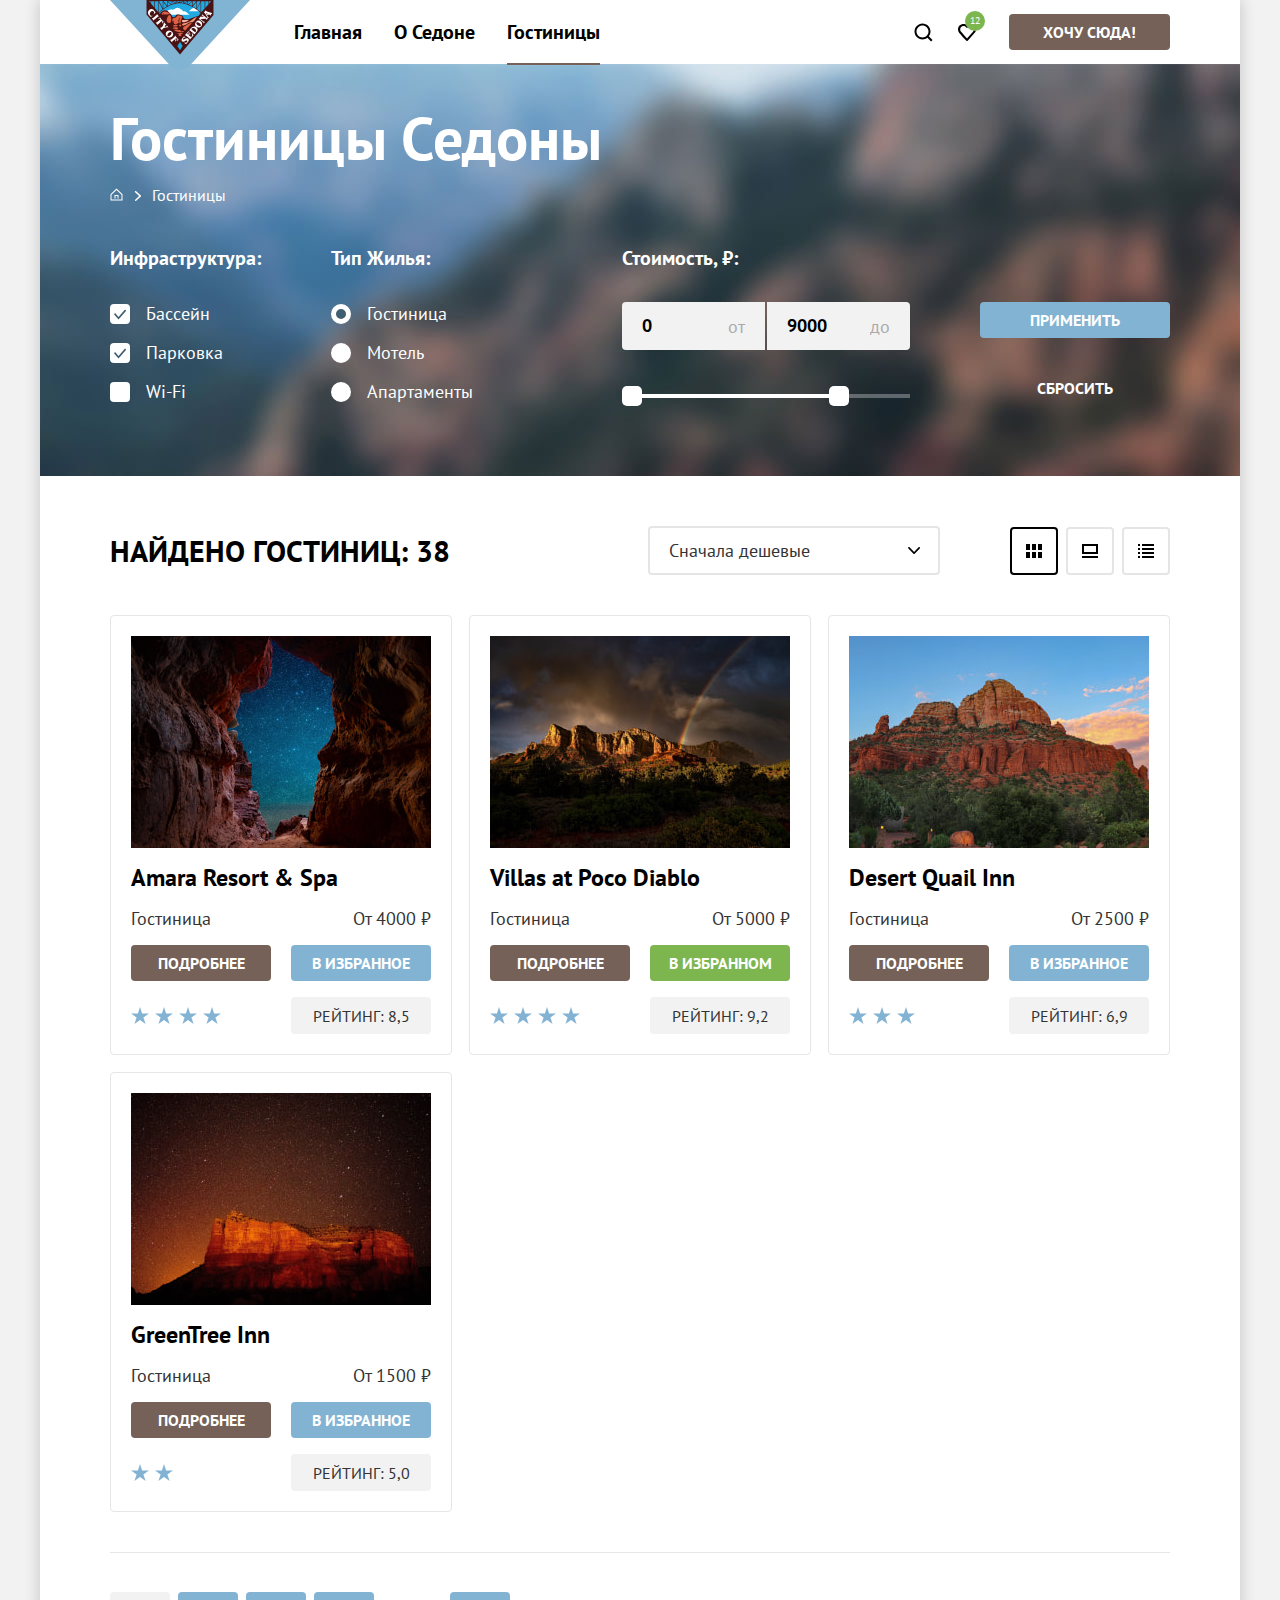
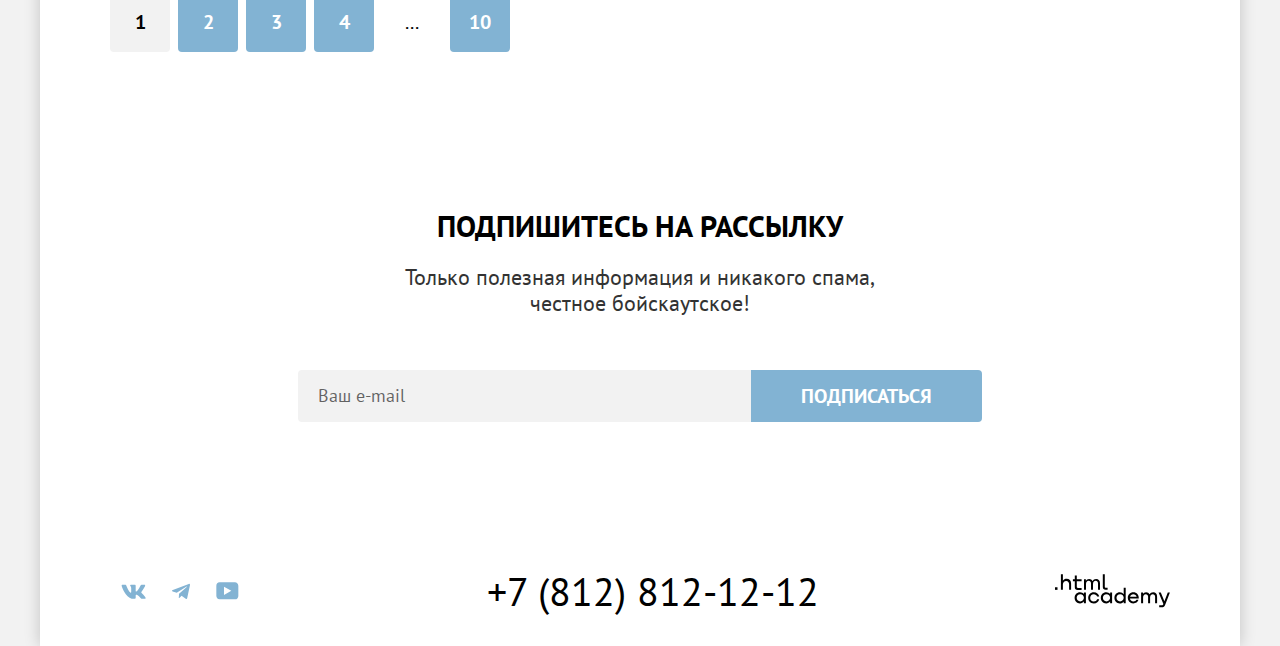
==== commit 37047a1f: "Исправит замечания проверяющего наставника" ====
--- a/catalog.html
+++ b/catalog.html
@@ -8,414 +8,321 @@
   <link rel="stylesheet" href="css/style.css">
 </head>
 <body>
-  <header class="header container">
-    <a class="header__logo" href="index.html">
-      <img class="header__image" src="img/desktop/logo.svg" width="140" height="70" alt="Логотип Седоны.">
-    </a>
-
-    <nav class="header__navigation navigation">
-      <ul class="navigation__list">
-        <li class="navigation__item">
-          <a class="navigation__link" href="index.html">Главная</a>
+  <div class="page-wrapper">
+    <header class="header container">
+      <a class="header__logo" href="index.html">
+        <img class="header__image" src="img/desktop/logo.svg" width="140" height="70" alt="Логотип Седоны.">
+      </a>
+
+      <nav class="header__navigation navigation">
+        <ul class="navigation__list">
+          <li class="navigation__item">
+            <a class="navigation__link" href="index.html">Главная</a>
+          </li>
+          <li class="navigation__item">
+            <a class="navigation__link" href="#about.html">О Седоне</a>
+          </li>
+          <li class="navigation__item navigation__item--current">
+            <a class="navigation__link">Гостиницы</a>
+          </li>
+        </ul>
+
+        <ul class="navigation__user-panel panel">
+          <li class="panel__item panel__item--search">
+            <a class="panel__link" href="#search.html">
+              <span class="visually-hidden">Поиск</span>
+            </a>
+          </li>
+          <li class="panel__item panel__item--favorites">
+            <a class="panel__link" href="#favorites.html">
+              <span class="visually-hidden">Избранное</span>
+            </a>
+          </li>
+          <li class="panel__item panel__item--button">
+            <a class="panel__link button" href="#hotel-search">Хочу сюда!</a>
+          </li>
+        </ul>
+      </nav>
+    </header>
+
+    <main class="main-catalog">
+      <div class="main-catalog__preview-wrapper container">
+        <header class="main-catalog__header">
+          <h1 class="main-catalog__title">Гостиницы Седоны</h1>
+
+          <ul class="main-catalog__breadcrumbs breadcrumbs">
+            <li class="breadcrumbs__item">
+              <a class="breadcrumbs__link" href="index.html">
+                <span class="visually-hidden">Главная</span>
+                <svg class="breadcrumbs__home-icon" width="13" height="15" viewBox="0 0 13 15" fill="none" xmlns="http://www.w3.org/2000/svg" role="img" aria-label="Иконка домика.">
+                  <path d="M6.5 0.5L0.5 6.30006V12.5001H12.5V6.30006L6.5 0.5ZM11.5 11.5001H1.5V6.70005L6.5 1.9L11.5 6.70005V11.5001Z" fill="white"/>
+                  <path d="M4.5 10.5001H5.5V8.00005H7.5V10.5001H8.5V7.00005H4.5V10.5001Z" fill="white"/>
+                </svg>
+              </a>
+            </li>
+            <li class="breadcrumbs__item breadcrumbs__item--current">
+              <a class="breadcrumbs__link breadcrumbs__link--current">Гостиницы</a>
+            </li>
+          </ul>
+        </header>
+
+        <form class="main-catalog__filters filters" action="https://echo.htmlacademy.ru/" method="get">
+          <fieldset class="filters__group group group--facilities">
+            <legend class="group__title">Инфраструктура:</legend>
+            <ul class="group__list">
+              <li class="group__item">
+                <input class="group__field visually-hidden" type="checkbox" name="swimming-pool-field" id="swimming-pool-field" checked>
+                <label class="group__label group__label--checkbox" for="swimming-pool-field">Бассейн</label>
+              </li>
+              <li class="group__item">
+                <input class="group__field visually-hidden" type="checkbox" name="parking-field" id="parking-field" checked>
+                <label class="group__label group__label--checkbox" for="parking-field">Парковка</label>
+              </li>
+              <li class="group__item">
+                <input class="group__field visually-hidden" type="checkbox" name="wifi-field" id="wifi-field">
+                <label class="group__label group__label--checkbox" for="wifi-field">Wi-Fi</label>
+              </li>
+            </ul>
+          </fieldset>
+          <fieldset class="filters__group group group--housing">
+            <legend class="group__title">Тип Жилья:</legend>
+            <ul class="group__list">
+              <li class="group__item">
+                <input class="group__field visually-hidden" type="radio" name="housing-field" id="housing-field-hotel" value="hotel" checked>
+                <label class="group__label group__label--radio" for="housing-field-hotel">Гостиница</label>
+              </li>
+              <li class="group__item">
+                <input class="group__field visually-hidden" type="radio" name="housing-field" id="housing-field-motel" value="motel">
+                <label class="group__label group__label--radio" for="housing-field-motel">Мотель</label>
+              </li>
+              <li class="group__item">
+                <input class="group__field visually-hidden" type="radio" name="housing-field" id="housing-field-apartments" value="apartments">
+                <label class="group__label group__label--radio" for="housing-field-apartments">Апартаменты</label>
+              </li>
+            </ul>
+          </fieldset>
+          <fieldset class="filters__group group group--price-range">
+            <legend class="group__title">Стоимость, &#8381;:</legend>
+            <ul class="group__list">
+              <li class="group__item">
+                <input class="group__field group__field--price-from field" type="number" name="price-field-from" id="price-field-from" min="0" value="0">
+                <label class="group__label" for="price-field-from">от</label>
+              </li>
+              <li class="group__item">
+                <input class="group__field group__field--price-to field" type="number" name="price-field-to" id="price-field-to" min="0" value="9000">
+                <label class="group__label" for="price-field-to">до</label>
+              </li>
+            </ul>
+
+            <div class="group__slider slider">
+              <div class="slider__scale">
+                <div class="slider__range">
+                  <ul class="slider__list">
+                    <li class="slider__item slider__item--from">
+                      <button class="slider__button" type="button">
+                        <span class="visually-hidden">Минимальная цена</span>
+                      </button>
+                    </li>
+                    <li class="slider__item slider__item--to">
+                      <button class="slider__button" type="button">
+                        <span class="visually-hidden">Максимальная цена</span>
+                      </button>
+                    </li>
+                  </ul>
+                </div>
+              </div>
+            </div>
+          </fieldset>
+
+          <ul class="filters__controls form-controls">
+            <li class="form-controls__item">
+              <button class="form-controls__button button button--submit" type="submit">Применить</button>
+            </li>
+            <li class="form-controls__item">
+              <button class="form-controls__button button button--reset" type="reset">Сбросить</button>
+            </li>
+          </ul>
+        </form>
+      </div>
+
+      <div class="main-catalog__content-wrapper container">
+        <section class="main-catalog__content content">
+          <h2 class="visually-hidden">Содержимое каталога</h2>
+
+          <div class="content__info">
+            <p class="content__text">Найдено гостиниц: 38</p>
+
+            <div class="content__sort-wrapper sort">
+              <select class="sort__select" aria-label="Сортировка">
+                <option value="cheap" selected>Сначала дешевые</option>
+              </select>
+
+              <svg class="sort__arrow" width="12" height="9" fill="none" xmlns="http://www.w3.org/2000/svg">
+                <path d="m6.67495 7.71255 5.10005-5.3c.3-.3.3-.9 0-1.2-.3-.300001-.9-.300001-1.2 0l-4.50005 4.7-4.5-4.7c-.3-.300001-.899999-.300001-1.199999 0-.2.1-.2999998.4-.2999998.6 0 .2.0999998.4.2999998.6l5.099999 5.3c.3.4.9.4 1.2 0Z" fill="#000"/>
+              </svg>
+            </div>
+
+            <ul class="content__view-controls view-controls" aria-label="Управление видом">
+              <li class="view-controls__item view-controls__item--grid view-controls__item--current">
+                <button class="view-controls__button" type="button" disabled>
+                  <span class="visually-hidden">Отобразить карточки в виде сетки.</span>
+                </button>
+              </li>
+              <li class="view-controls__item view-controls__item--gallery">
+                <button class="view-controls__button" type="button">
+                  <span class="visually-hidden">Отобразить карточки в виде галереи.</span>
+                </button>
+              </li>
+              <li class="view-controls__item view-controls__item--list">
+                <button class="view-controls__button" type="button">
+                  <span class="visually-hidden">Отобразить карточки в виде списка.</span>
+                </button>
+              </li>
+            </ul>
+          </div>
+
+          <ul class="content__cards cards">
+            <li class="cards__item">
+              <h3 class="cards__title">Amara Resort &amp; Spa</h3>
+              <img class="cards__picture" src="img/desktop/hotel-amara-resort.jpg" width="300" height="212" alt="Пейзаж.">
+
+              <div class="cards__info">
+                <span class="cards__description">Гостиница</span>
+                <span class="cards__price">От 4000 &#8381;</span>
+              </div>
+
+              <div class="cards__group">
+                <a class="cards__button button" href="#">Подробнее</a>
+                <button class="cards__button button button--to-favorite" type="button">В избранное</button>
+
+                <span class="cards__stars cards__stars--four">Отель 4 звезды</span>
+
+                <p class="cards__rating">Рейтинг: <span class="rating__value">8,5</span></p>
+              </div>
+            </li>
+            <li class="cards__item">
+              <h3 class="cards__title">Villas at Poco Diablo</h3>
+              <img class="cards__picture" src="img/desktop/hotel-villas-at-poco-diablo.jpg" width="300" height="212" alt="Пейзаж.">
+
+              <div class="cards__info">
+                <span class="cards__description">Гостиница</span>
+                <span class="cards__price">От 5000 &#8381;</span>
+              </div>
+
+              <div class="cards__group">
+                <a class="cards__button button" href="#">Подробнее</a>
+                <button class="cards__button button button--favorite" type="button">В избранном</button>
+
+                <span class="cards__stars cards__stars--four">Отель 4 звезды</span>
+
+                <p class="cards__rating">Рейтинг: <span class="rating__value">9,2</span></p>
+              </div>
+            </li>
+            <li class="cards__item">
+              <h3 class="cards__title">Desert Quail Inn</h3>
+              <img class="cards__picture" src="img/desktop/hotel-desert-quail-inn.jpg" width="300" height="212" alt="Пейзаж.">
+
+              <div class="cards__info">
+                <span class="cards__description">Гостиница</span>
+                <span class="cards__price">От 2500 &#8381;</span>
+              </div>
+
+              <div class="cards__group">
+                <a class="cards__button button" href="#">Подробнее</a>
+                <button class="cards__button button button--to-favorite" type="button">В избранное</button>
+
+                <span class="cards__stars cards__stars--three">Отель 3 звезды</span>
+
+                <p class="cards__rating">Рейтинг: <span class="rating__value">6,9</span></p>
+              </div>
+            </li>
+            <li class="cards__item">
+              <h3 class="cards__title">GreenTree Inn</h3>
+              <img class="cards__picture" src="img/desktop/hotel-green-tree-inn.jpg" width="300" height="212" alt="Пейзаж.">
+
+              <div class="cards__info">
+                <span class="cards__description">Гостиница</span>
+                <span class="cards__price">От 1500 &#8381;</span>
+              </div>
+
+
+              <div class="cards__group">
+                <a class="cards__button button" href="#">Подробнее</a>
+                <button class="cards__button button button--to-favorite" type="button">В избранное</button>
+
+                <span class="cards__stars cards__stars--two">Отель 2 звезды</span>
+
+                <p class="cards__rating">Рейтинг: <span class="rating__value">5,0</span></p>
+              </div>
+            </li>
+          </ul>
+
+          <ol class="content__pagination pagination">
+            <li class="pagination__item pagination__item--current"><a class="pagination__link">1</a></li>
+            <li class="pagination__item pagination__item--default"><a class="pagination__link" href="#">2</a></li>
+            <li class="pagination__item pagination__item--default"><a class="pagination__link" href="#">3</a></li>
+            <li class="pagination__item pagination__item--default"><a class="pagination__link" href="#">4</a></li>
+            <li class="pagination__item pagination__item--more"><a class="pagination__link">...</a></li>
+            <li class="pagination__item pagination__item--default"><a class="pagination__link" href="#">10</a></li>
+          </ol>
+        </section>
+      </div>
+
+      <section class="main-catalog__subscribe subscribe">
+        <h2 class="subscribe__title title">Подпишитесь на рассылку</h2>
+        <p class="subscribe__text text">Только полезная информация и никакого спама, честное&nbsp;бойскаутское!</p>
+
+        <form class="subscribe__form" method="post" action="https://echo.htmlacademy.ru/">
+          <input class="subscribe__field field" type="email" name="email-field" id="email-field" placeholder="Ваш e-mail" required>
+          <button class="subscribe__button button button--submit" type="submit">Подписаться</button>
+        </form>
+      </section>
+    </main>
+
+    <footer class="footer container">
+      <ul class="footer__social-media social-media">
+        <li class="social-media__item">
+          <a class="social-media__link" href="https://vk.com/htmlacademy">
+            <svg class="social-media__icon" width="25" height="15" viewBox="0 0 25 15" fill="currentColor" xmlns="http://www.w3.org/2000/svg" role="img" aria-label="Иконка Вконтакте.">
+              <path fill-rule="evenodd" clip-rule="evenodd" d="M24.1164 1.80445C24.2824 1.25845 24.1164 0.856445 23.3214 0.856445H20.6964C20.0284 0.856445 19.7204 1.20345 19.5534 1.58645C19.5534 1.58645 18.2184 4.78245 16.3274 6.85845C15.7154 7.46045 15.4374 7.65145 15.1034 7.65145C14.9364 7.65145 14.6854 7.46045 14.6854 6.91345V1.80445C14.6854 1.14845 14.5014 0.856445 13.9454 0.856445H9.81738C9.40038 0.856445 9.14938 1.16045 9.14938 1.44945C9.14938 2.07045 10.0954 2.21445 10.1924 3.96245V7.76045C10.1924 8.59345 10.0394 8.74444 9.70538 8.74444C8.81538 8.74444 6.65038 5.53345 5.36538 1.85945C5.11638 1.14445 4.86438 0.856445 4.19338 0.856445H1.56638C0.816382 0.856445 0.666382 1.20345 0.666382 1.58645C0.666382 2.26845 1.55638 5.65645 4.81138 10.1374C6.98138 13.1974 10.0364 14.8564 12.8194 14.8564C14.4884 14.8564 14.6944 14.4884 14.6944 13.8534V11.5404C14.6944 10.8034 14.8524 10.6564 15.3814 10.6564C15.7714 10.6564 16.4384 10.8484 17.9964 12.3234C19.7764 14.0724 20.0694 14.8564 21.0714 14.8564H23.6964C24.4464 14.8564 24.8224 14.4884 24.6064 13.7604C24.3684 13.0364 23.5184 11.9854 22.3914 10.7384C21.7794 10.0284 20.8614 9.26345 20.5824 8.88045C20.1934 8.38945 20.3044 8.17044 20.5824 7.73345C20.5824 7.73345 23.7824 3.30745 24.1154 1.80445H24.1164Z"/>
+            </svg>
+          </a>
         </li>
-        <li class="navigation__item">
-          <a class="navigation__link" href="#about.html">О Седоне</a>
+        <li class="social-media__item">
+          <a class="social-media__link" href="https://t.me/htmlacademy">
+            <svg class="social-media__icon" width="18" height="17" viewBox="0 0 18 17" fill="currentColor" xmlns="http://www.w3.org/2000/svg" role="img" aria-label="Иконка Telegram.">
+              <path d="M16.785 0.955705L0.840489 7.1042C-0.247661 7.54126 -0.241365 8.14828 0.640845 8.41897L4.73445 9.69597L14.2058 3.72014C14.6537 3.44766 15.0629 3.59424 14.7265 3.89281L7.05283 10.8183H7.05103L7.05283 10.8192L6.77045 15.0387C7.18413 15.0387 7.36669 14.8489 7.59871 14.625L9.58705 12.6915L13.7229 15.7464C14.4855 16.1664 15.0332 15.9506 15.2229 15.0405L17.9379 2.2453C18.2158 1.13107 17.5126 0.626562 16.785 0.955705Z"/>
+            </svg>
+          </a>
         </li>
-        <li class="navigation__item navigation__item--current">
-          <a class="navigation__link">Гостиницы</a>
+        <li class="social-media__item">
+          <a class="social-media__link" href="https://www.youtube.com/user/htmlacademyru">
+            <svg class="social-media__icon" width="23" height="18" viewBox="0 0 23 18" fill="currentColor" xmlns="http://www.w3.org/2000/svg" role="img" aria-label="Иконка YouTube.">
+              <path d="M18.9402 0.356445H3.50738C1.64668 0.356445 0.333252 1.9502 0.333252 3.75645V13.8502C0.333252 15.7627 1.64668 17.3564 3.50738 17.3564H19.1591C20.8009 17.3564 22.3333 15.7627 22.3333 13.9564V3.75645C22.1143 1.9502 20.8009 0.356445 18.9402 0.356445ZM7.99494 12.8939V4.81894L15.3283 8.85645L7.99494 12.8939Z"/>
+            </svg>
+          </a>
         </li>
       </ul>
 
-      <ul class="navigation__user-panel panel">
-        <li class="panel__item">
-          <a class="panel__link" href="#search.html">
-            <img class="panel__icon" src="img/icons/search.svg" width="20" height="20" alt="Поиск">
-          </a>
-        </li>
-        <li class="panel__item panel__item--basket">
-          <a class="panel__link" href="#basket.html">
-            <img class="panel__icon" src="img/icons/heart.svg" width="20" height="20" alt="Корзина">
-          </a>
-        </li>
-        <li class="panel__item panel__item--button">
-          <a class="panel__link button" href="#hotel-search">Хочу сюда!</a>
-        </li>
-      </ul>
-    </nav>
-  </header>
-
-  <main class="main-catalog">
-    <div class="main-catalog__preview-wrapper container">
-      <header class="main-catalog__header">
-        <h1 class="main-catalog__title">Гостиницы Седоны</h1>
-
-        <ul class="main-catalog__breadcrumbs breadcrumbs">
-          <li class="breadcrumbs__item">
-            <a class="breadcrumbs__link" href="index.html">
-              <span class="visually-hidden">Главная</span>
-              <svg class="breadcrumbs__home-icon" width="13" height="15" viewBox="0 0 13 15" fill="none" xmlns="http://www.w3.org/2000/svg">
-                <path d="M6.5 0.5L0.5 6.30006V12.5001H12.5V6.30006L6.5 0.5ZM11.5 11.5001H1.5V6.70005L6.5 1.9L11.5 6.70005V11.5001Z" fill="white"/>
-                <path d="M4.5 10.5001H5.5V8.00005H7.5V10.5001H8.5V7.00005H4.5V10.5001Z" fill="white"/>
-              </svg>
-            </a>
-          </li>
-          <li class="breadcrumbs__item breadcrumbs__item--current">
-            <a class="breadcrumbs__link breadcrumbs__link--current">Гостиницы</a>
-          </li>
-        </ul>
-      </header>
-
-      <form class="main-catalog__filters filters" action="https://echo.htmlacademy.ru/" method="post">
-        <fieldset class="filters__group group group--facilities">
-          <legend class="group__title">Инфраструктура:</legend>
-          <ul class="group__list">
-            <li class="group__item">
-              <input class="group__field visually-hidden" type="checkbox" name="swimming-pool-field" id="swimming-pool-field" checked>
-              <label class="group__label group__label--checkbox" for="swimming-pool-field">Бассейн</label>
-            </li>
-            <li class="group__item">
-              <input class="group__field visually-hidden" type="checkbox" name="parking-field" id="parking-field" checked>
-              <label class="group__label group__label--checkbox" for="parking-field">Парковка</label>
-            </li>
-            <li class="group__item">
-              <input class="group__field visually-hidden" type="checkbox" name="wifi-field" id="wifi-field">
-              <label class="group__label group__label--checkbox" for="wifi-field">Wi-Fi</label>
-            </li>
-          </ul>
-        </fieldset>
-        <fieldset class="filters__group group group--housing">
-          <legend class="group__title">Тип Жилья:</legend>
-          <ul class="group__list">
-            <li class="group__item">
-              <input class="group__field visually-hidden" type="radio" name="housing-field" id="housing-field-hotel" checked>
-              <label class="group__label group__label--radio" for="housing-field-hotel">Гостиница</label>
-            </li>
-            <li class="group__item">
-              <input class="group__field visually-hidden" type="radio" name="housing-field" id="housing-field-motel">
-              <label class="group__label group__label--radio" for="housing-field-motel">Мотель</label>
-            </li>
-            <li class="group__item">
-              <input class="group__field visually-hidden" type="radio" name="housing-field" id="housing-field-apartments">
-              <label class="group__label group__label--radio" for="housing-field-apartments">Апартаменты</label>
-            </li>
-          </ul>
-        </fieldset>
-        <fieldset class="filters__group group group--price-range">
-          <legend class="group__title">Стоимость, &#8381;:</legend>
-          <ul class="group__list">
-            <li class="group__item">
-              <input class="group__field group__field--price-from field" type="number" name="price-field-from" id="price-field-from" value="0">
-              <label class="group__label" for="price-field-from">от</label>
-            </li>
-            <li class="group__item">
-              <input class="group__field group__field--price-to field" type="number" name="price-field-to" id="price-field-to" value="9000">
-              <label class="group__label" for="price-field-to">до</label>
-            </li>
-          </ul>
-
-          <div class="group__slider slider">
-            <div class="slider__scale">
-              <div class="slider__range">
-                <ul class="slider__list">
-                  <li class="slider__item slider__item--from">
-                    <button class="slider__button" type="button">
-                      <span class="visually-hidden">Минимальная цена</span>
-                    </button>
-                  </li>
-                  <li class="slider__item slider__item--to">
-                    <button class="slider__button" type="button">
-                      <span class="visually-hidden">Максимальная цена</span>
-                    </button>
-                  </li>
-                </ul>
-              </div>
-            </div>
-          </div>
-        </fieldset>
-
-        <ul class="filters__controls form-controls">
-          <li class="form-controls__item">
-            <button class="form-controls__button button button--submit" type="submit">Применить</button>
-          </li>
-          <li class="form-controls__item">
-            <button class="form-controls__button button button--reset" type="reset">Сбросить</button>
-          </li>
-        </ul>
-      </form>
-    </div>
-
-    <div class="main-catalog__content-wrapper container">
-      <section class="main-catalog__content content">
-        <h2 class="visually-hidden">Содержимое каталога</h2>
-
-        <div class="content__info">
-          <p class="content__text">Найдено гостиниц: 38</p>
-
-          <div class="content__sort-wrapper sort">
-            <select class="sort__select" aria-label="Сортировка">
-              <option value="cheap" selected>Сначала дешевые</option>
-            </select>
-
-            <svg class="sort__arrow" width="12" height="9" fill="none" xmlns="http://www.w3.org/2000/svg">
-              <path d="m6.67495 7.71255 5.10005-5.3c.3-.3.3-.9 0-1.2-.3-.300001-.9-.300001-1.2 0l-4.50005 4.7-4.5-4.7c-.3-.300001-.899999-.300001-1.199999 0-.2.1-.2999998.4-.2999998.6 0 .2.0999998.4.2999998.6l5.099999 5.3c.3.4.9.4 1.2 0Z" fill="#000"/>
-            </svg>
-          </div>
-
-          <ul class="content__view-controls view-controls" aria-label="Управление видом">
-            <li class="view-controls__item view-controls__item--current">
-              <button class="view-controls__button" type="button">
-                <img class="view-controls__icon" src="img/icons/mode-grid.svg" alt="Отобразить карточки в виде сетки.">
-              </button>
-            </li>
-            <li class="view-controls__item">
-              <button class="view-controls__button" type="button">
-                <img class="view-controls__icon" src="img/icons/mode-gallery.svg" alt="Отобразить карточки в виде галереи.">
-              </button>
-            </li>
-            <li class="view-controls__item">
-              <button class="view-controls__button" type="button">
-                <img class="view-controls__icon" src="img/icons/mode-list.svg" alt="Отобразить карточки в виде списка.">
-              </button>
-            </li>
-          </ul>
-        </div>
-
-        <ul class="content__cards cards">
-          <li class="cards__item">
-            <h3 class="cards__title">Amara Resort &amp; Spa</h3>
-            <img class="cards__picture" src="img/desktop/hotel-amara-resort.jpg" width="300" height="212" alt="Пейзаж.">
-
-            <div class="cards__info">
-              <span class="cards__description">Гостиница</span>
-              <span class="cards__price">От 4000 &#8381;</span>
-            </div>
-
-            <div class="cards__group">
-                <a class="cards__button button" href="#">Подробнее</a>
-                <button class="cards__button button button--to-favorite" type="button">В избранное</button>
-
-                <ul class="cards__stars stars" aria-label="Отель 4 звезды">
-                  <li class="stars__item">
-                    <svg width="18" height="17" fill="none" xmlns="http://www.w3.org/2000/svg" role="img" aria-label="Звезда">
-                      <g clip-path="url(#a)">
-                        <path d="m9 0 2.1 6.5H18l-5.6 4 2.2 6.5L9 13l-5.6 4 2.2-6.5-5.6-4h6.9L9 0Z" fill="#83B3D3"/>
-                      </g>
-                    </svg>
-                  </li>
-                  <li class="stars__item">
-                    <svg width="18" height="17" fill="none" xmlns="http://www.w3.org/2000/svg" role="img" aria-label="Звезда">
-                      <g clip-path="url(#a)">
-                        <path d="m9 0 2.1 6.5H18l-5.6 4 2.2 6.5L9 13l-5.6 4 2.2-6.5-5.6-4h6.9L9 0Z" fill="#83B3D3"/>
-                      </g>
-                    </svg>
-                  </li>
-                  <li class="stars__item">
-                    <svg width="18" height="17" fill="none" xmlns="http://www.w3.org/2000/svg" role="img" aria-label="Звезда">
-                      <g clip-path="url(#a)">
-                        <path d="m9 0 2.1 6.5H18l-5.6 4 2.2 6.5L9 13l-5.6 4 2.2-6.5-5.6-4h6.9L9 0Z" fill="#83B3D3"/>
-                      </g>
-                    </svg>
-                  </li>
-                  <li class="stars__item">
-                    <svg width="18" height="17" fill="none" xmlns="http://www.w3.org/2000/svg" role="img" aria-label="Звезда">
-                      <g clip-path="url(#a)">
-                        <path d="m9 0 2.1 6.5H18l-5.6 4 2.2 6.5L9 13l-5.6 4 2.2-6.5-5.6-4h6.9L9 0Z" fill="#83B3D3"/>
-                      </g>
-                    </svg>
-                  </li>
-                </ul>
-
-                <p class="cards__rating">Рейтинг: <span class="rating__value">8,5</span></p>
-            </div>
-          </li>
-          <li class="cards__item">
-            <h3 class="cards__title">Villas at Poco Diablo</h3>
-            <img class="cards__picture" src="img/desktop/hotel-villas-at-poco-diablo.jpg" width="300" height="212" alt="Пейзаж.">
-
-            <div class="cards__info">
-              <span class="cards__description">Гостиница</span>
-              <span class="cards__price">От 5000 &#8381;</span>
-            </div>
-
-            <div class="cards__group">
-              <a class="cards__button button" href="#">Подробнее</a>
-              <button class="cards__button button button--favorite" type="button">В избранном</button>
-
-              <ul class="cards__stars stars" aria-label="Отель 4 звезды">
-                <li class="stars__item">
-                  <svg width="18" height="17" fill="none" xmlns="http://www.w3.org/2000/svg" role="img" aria-label="Звезда">
-                    <g clip-path="url(#a)">
-                      <path d="m9 0 2.1 6.5H18l-5.6 4 2.2 6.5L9 13l-5.6 4 2.2-6.5-5.6-4h6.9L9 0Z" fill="#83B3D3"/>
-                    </g>
-                  </svg>
-                </li>
-                <li class="stars__item">
-                  <svg width="18" height="17" fill="none" xmlns="http://www.w3.org/2000/svg" role="img" aria-label="Звезда">
-                    <g clip-path="url(#a)">
-                      <path d="m9 0 2.1 6.5H18l-5.6 4 2.2 6.5L9 13l-5.6 4 2.2-6.5-5.6-4h6.9L9 0Z" fill="#83B3D3"/>
-                    </g>
-                  </svg>
-                </li>
-                <li class="stars__item">
-                  <svg width="18" height="17" fill="none" xmlns="http://www.w3.org/2000/svg" role="img" aria-label="Звезда">
-                    <g clip-path="url(#a)">
-                      <path d="m9 0 2.1 6.5H18l-5.6 4 2.2 6.5L9 13l-5.6 4 2.2-6.5-5.6-4h6.9L9 0Z" fill="#83B3D3"/>
-                    </g>
-                  </svg>
-                </li>
-                <li class="stars__item">
-                  <svg width="18" height="17" fill="none" xmlns="http://www.w3.org/2000/svg" role="img" aria-label="Звезда">
-                    <g clip-path="url(#a)">
-                      <path d="m9 0 2.1 6.5H18l-5.6 4 2.2 6.5L9 13l-5.6 4 2.2-6.5-5.6-4h6.9L9 0Z" fill="#83B3D3"/>
-                    </g>
-                  </svg>
-                </li>
-              </ul>
-
-              <p class="cards__rating">Рейтинг: <span class="rating__value">9,2</span></p>
-            </div>
-          </li>
-          <li class="cards__item">
-            <h3 class="cards__title">Desert Quail Inn</h3>
-            <img class="cards__picture" src="img/desktop/hotel-desert-quail-inn.jpg" width="300" height="212" alt="Пейзаж.">
-
-            <div class="cards__info">
-              <span class="cards__description">Гостиница</span>
-              <span class="cards__price">От 2500 &#8381;</span>
-            </div>
-
-              <div class="cards__group">
-                  <a class="cards__button button" href="#">Подробнее</a>
-                  <button class="cards__button button button--to-favorite" type="button">В избранное</button>
-
-                <ul class="cards__stars stars" aria-label="Отель 3 звезды">
-                  <li class="stars__item">
-                    <svg width="18" height="17" fill="none" xmlns="http://www.w3.org/2000/svg" role="img" aria-label="Звезда">
-                      <g clip-path="url(#a)">
-                        <path d="m9 0 2.1 6.5H18l-5.6 4 2.2 6.5L9 13l-5.6 4 2.2-6.5-5.6-4h6.9L9 0Z" fill="#83B3D3"/>
-                      </g>
-                    </svg>
-                  </li>
-                  <li class="stars__item">
-                    <svg width="18" height="17" fill="none" xmlns="http://www.w3.org/2000/svg" role="img" aria-label="Звезда">
-                      <g clip-path="url(#a)">
-                        <path d="m9 0 2.1 6.5H18l-5.6 4 2.2 6.5L9 13l-5.6 4 2.2-6.5-5.6-4h6.9L9 0Z" fill="#83B3D3"/>
-                      </g>
-                    </svg>
-                  </li>
-                  <li class="stars__item">
-                    <svg width="18" height="17" fill="none" xmlns="http://www.w3.org/2000/svg" role="img" aria-label="Звезда">
-                    <g clip-path="url(#a)">
-                      <path d="m9 0 2.1 6.5H18l-5.6 4 2.2 6.5L9 13l-5.6 4 2.2-6.5-5.6-4h6.9L9 0Z" fill="#83B3D3"/>
-                    </g>
-                  </svg>
-                  </li>
-                </ul>
-
-                <p class="cards__rating">Рейтинг: <span class="rating__value">6,9</span></p>
-            </div>
-          </li>
-          <li class="cards__item">
-            <h3 class="cards__title">GreenTree Inn</h3>
-            <img class="cards__picture" src="img/desktop/hotel-green-tree-inn.jpg" width="300" height="212" alt="Пейзаж.">
-
-            <div class="cards__info">
-              <span class="cards__description">Гостиница</span>
-              <span class="cards__price">От 1500 &#8381;</span>
-            </div>
-
-
-            <div class="cards__group">
-              <a class="cards__button button" href="#">Подробнее</a>
-              <button class="cards__button button button--to-favorite" type="button">В избранное</button>
-
-              <ul class="cards__stars stars" aria-label="Отель 2 звезды">
-                <li class="stars__item">
-                  <svg width="18" height="17" fill="none" xmlns="http://www.w3.org/2000/svg" role="img" aria-label="Звезда">
-                    <g clip-path="url(#a)">
-                      <path d="m9 0 2.1 6.5H18l-5.6 4 2.2 6.5L9 13l-5.6 4 2.2-6.5-5.6-4h6.9L9 0Z" fill="#83B3D3"/>
-                    </g>
-                  </svg>
-                </li>
-                <li class="stars__item">
-                  <svg width="18" height="17" fill="none" xmlns="http://www.w3.org/2000/svg" role="img" aria-label="Звезда">
-                    <g clip-path="url(#a)">
-                      <path d="m9 0 2.1 6.5H18l-5.6 4 2.2 6.5L9 13l-5.6 4 2.2-6.5-5.6-4h6.9L9 0Z" fill="#83B3D3"/>
-                    </g>
-                  </svg>
-                </li>
-              </ul>
-
-              <p class="cards__rating">Рейтинг: <span class="rating__value">5,0</span></p>
-            </div>
-          </li>
-        </ul>
-
-        <ol class="content__pagination pagination">
-          <li class="pagination__item pagination__item--current"><a class="pagination__link">1</a></li>
-          <li class="pagination__item pagination__item--default"><a class="pagination__link" href="#">2</a></li>
-          <li class="pagination__item pagination__item--default"><a class="pagination__link" href="#">3</a></li>
-          <li class="pagination__item pagination__item--default"><a class="pagination__link" href="#">4</a></li>
-          <li class="pagination__item pagination__item--more"><a class="pagination__link" href="#">...</a></li>
-          <li class="pagination__item pagination__item--default"><a class="pagination__link" href="#">10</a></li>
-        </ol>
-      </section>
-    </div>
-
-    <section class="main-catalog__subscribe subscribe">
-      <h2 class="subscribe__title title">Подпишитесь на рассылку</h2>
-      <p class="subscribe__text text">Только полезная информация и никакого спама, честное&nbsp;бойскаутское!</p>
-
-      <form class="subscribe__form" method="post" action="https://echo.htmlacademy.ru/">
-        <input class="subscribe__field field" type="email" name="email-field" id="email-field" placeholder="Ваш e-mail" required>
-        <button class="subscribe__button button button--submit" type="submit">Подписаться</button>
-      </form>
-    </section>
-  </main>
-
-  <footer class="footer container">
-    <ul class="footer__social-media social-media">
-      <li class="social-media__item">
-        <a class="social-media__link" href="https://vk.com/htmlacademy">
-          <svg class="social-media__icon" width="25" height="15" viewBox="0 0 25 15" fill="currentColor" xmlns="http://www.w3.org/2000/svg" role="img" aria-label="Иконка Вконтакте">
-            <path fill-rule="evenodd" clip-rule="evenodd" d="M24.1164 1.80445C24.2824 1.25845 24.1164 0.856445 23.3214 0.856445H20.6964C20.0284 0.856445 19.7204 1.20345 19.5534 1.58645C19.5534 1.58645 18.2184 4.78245 16.3274 6.85845C15.7154 7.46045 15.4374 7.65145 15.1034 7.65145C14.9364 7.65145 14.6854 7.46045 14.6854 6.91345V1.80445C14.6854 1.14845 14.5014 0.856445 13.9454 0.856445H9.81738C9.40038 0.856445 9.14938 1.16045 9.14938 1.44945C9.14938 2.07045 10.0954 2.21445 10.1924 3.96245V7.76045C10.1924 8.59345 10.0394 8.74444 9.70538 8.74444C8.81538 8.74444 6.65038 5.53345 5.36538 1.85945C5.11638 1.14445 4.86438 0.856445 4.19338 0.856445H1.56638C0.816382 0.856445 0.666382 1.20345 0.666382 1.58645C0.666382 2.26845 1.55638 5.65645 4.81138 10.1374C6.98138 13.1974 10.0364 14.8564 12.8194 14.8564C14.4884 14.8564 14.6944 14.4884 14.6944 13.8534V11.5404C14.6944 10.8034 14.8524 10.6564 15.3814 10.6564C15.7714 10.6564 16.4384 10.8484 17.9964 12.3234C19.7764 14.0724 20.0694 14.8564 21.0714 14.8564H23.6964C24.4464 14.8564 24.8224 14.4884 24.6064 13.7604C24.3684 13.0364 23.5184 11.9854 22.3914 10.7384C21.7794 10.0284 20.8614 9.26345 20.5824 8.88045C20.1934 8.38945 20.3044 8.17044 20.5824 7.73345C20.5824 7.73345 23.7824 3.30745 24.1154 1.80445H24.1164Z"/>
-          </svg>
-        </a>
-      </li>
-      <li class="social-media__item">
-        <a class="social-media__link" href="https://t.me/htmlacademy">
-          <svg class="social-media__icon" width="18" height="17" viewBox="0 0 18 17" fill="currentColor" xmlns="http://www.w3.org/2000/svg" role="img" aria-label="Иконка Telegram">
-            <path d="M16.785 0.955705L0.840489 7.1042C-0.247661 7.54126 -0.241365 8.14828 0.640845 8.41897L4.73445 9.69597L14.2058 3.72014C14.6537 3.44766 15.0629 3.59424 14.7265 3.89281L7.05283 10.8183H7.05103L7.05283 10.8192L6.77045 15.0387C7.18413 15.0387 7.36669 14.8489 7.59871 14.625L9.58705 12.6915L13.7229 15.7464C14.4855 16.1664 15.0332 15.9506 15.2229 15.0405L17.9379 2.2453C18.2158 1.13107 17.5126 0.626562 16.785 0.955705Z"/>
-          </svg>
-        </a>
-      </li>
-      <li class="social-media__item">
-        <a class="social-media__link" href="https://www.youtube.com/user/htmlacademyru">
-          <svg class="social-media__icon" width="23" height="18" viewBox="0 0 23 18" fill="currentColor" xmlns="http://www.w3.org/2000/svg" role="img" aria-label="Иконка YouTube">
-            <path d="M18.9402 0.356445H3.50738C1.64668 0.356445 0.333252 1.9502 0.333252 3.75645V13.8502C0.333252 15.7627 1.64668 17.3564 3.50738 17.3564H19.1591C20.8009 17.3564 22.3333 15.7627 22.3333 13.9564V3.75645C22.1143 1.9502 20.8009 0.356445 18.9402 0.356445ZM7.99494 12.8939V4.81894L15.3283 8.85645L7.99494 12.8939Z"/>
-          </svg>
-        </a>
-      </li>
-    </ul>
-
-    <a class="footer__number" href="tel:+78128121212">+7 (812) 812-12-12</a>
-
-    <a class="footer__link" href="https://htmlacademy.ru/">
-      <svg class="footer__icon" width="115" height="34" viewBox="0 0 115 34" fill="currentColor" xmlns="http://www.w3.org/2000/svg" role="img" aria-label="Иконка HTML academy">
-        <path d="M0 13.2564V15.8564H2.5V13.2564H0Z"/>
-        <path d="M11.6 4.85645C10 4.85645 8.8 5.55645 8 6.55645H7.9V0.356445H5.9V15.8564H7.9V10.5564C7.9 8.45645 9.2 6.95645 11.2 6.95645C13 6.95645 14.1 8.35645 14.1 10.1564V15.8564H16.1V9.75644C16.2 6.75644 14.3 4.85645 11.6 4.85645Z"/>
-        <path d="M26.6 5.15645H21.8V1.45645H19.8V5.25645H17.9V7.25645H19.8V13.2564C19.8 14.9564 20.8 15.9564 22.5 15.9564H26.6V13.9564H22.9C22.2 13.9564 21.8 13.5564 21.8 12.8564V7.15645H26.6V5.15645Z"/>
-        <path d="M41.1 4.95645C39.5 4.95645 38.2 5.75644 37.6 7.05645H37.5C36.9 5.85645 35.7 4.95645 34.1 4.95645C32.7 4.95645 31.6 5.75645 31 6.75645H30.9V5.15645H29V15.7564H31V10.3564C31 8.35645 32 6.85645 33.6 6.85645C35.1 6.85645 36 7.85645 36 9.45645V15.7564H38V10.1564C38 7.75645 39.4 6.85645 40.6 6.85645C42.1 6.85645 43 7.85645 43 9.45645V15.7564H45V9.25644C45.1 6.75644 43.6 4.95645 41.1 4.95645Z"/>
-        <path d="M47.8 13.0564C47.8 14.7564 48.8 15.7564 50.6 15.7564H52.6V13.7564H50.9C50.2 13.7564 49.8 13.3564 49.8 12.6564V0.356445H47.8V13.0564Z"/>
-        <path d="M28.9 20.0564C28 18.9564 26.7 18.2564 25 18.2564C21.9 18.2564 19.6 20.5564 19.6 23.8564C19.6 27.1564 21.9 29.4564 25 29.4564C26.8 29.4564 28 28.6564 28.8 27.5564H28.9V29.1564H30.9V18.5564H28.9V20.0564ZM25.3 27.4564C23.1 27.4564 21.7 25.8564 21.7 23.8564C21.7 21.8564 23.1 20.2564 25.3 20.2564C27.5 20.2564 28.9 21.8564 28.9 23.8564C28.9 25.7564 27.5 27.4564 25.3 27.4564Z"/>
-        <path d="M44.2 22.3564C43.7 19.9564 41.6 18.2564 38.8 18.2564C35.4 18.2564 33.2 20.7564 33.2 23.8564C33.2 26.9564 35.4 29.4564 38.8 29.4564C41.6 29.4564 43.7 27.6564 44.2 25.2564H42.1C41.7 26.5564 40.4 27.5564 38.8 27.5564C36.6 27.5564 35.2 25.9564 35.2 23.9564C35.2 21.9564 36.6 20.3564 38.8 20.3564C40.4 20.3564 41.6 21.3564 42.1 22.5564H44.2V22.3564Z"/>
-        <path d="M55.1 20.0564C54.2 18.9564 52.9 18.2564 51.2 18.2564C48.1 18.2564 45.8 20.5564 45.8 23.8564C45.8 27.1564 48.1 29.4564 51.2 29.4564C53 29.4564 54.2 28.6564 55 27.5564H55.1V29.1564H57.1V18.5564H55.1V20.0564ZM51.5 27.4564C49.3 27.4564 47.9 25.8564 47.9 23.8564C47.9 21.8564 49.3 20.2564 51.5 20.2564C53.7 20.2564 55.1 21.8564 55.1 23.8564C55.1 25.7564 53.6 27.4564 51.5 27.4564Z"/>
-        <path d="M68.7 20.1564C67.8 19.0564 66.5 18.2564 64.8 18.2564C61.7 18.2564 59.4 20.5564 59.4 23.8564C59.4 27.1564 61.6 29.4564 64.8 29.4564C66.5 29.4564 67.8 28.6564 68.6 27.6564H68.7V29.1564H70.7V13.7564H68.7V20.1564ZM65.1 27.4564C62.9 27.4564 61.5 25.8564 61.5 23.8564C61.5 21.8564 62.9 20.2564 65.1 20.2564C67.3 20.2564 68.7 21.8564 68.7 23.8564C68.6 25.8564 67.2 27.4564 65.1 27.4564Z"/>
-        <path d="M78.3 18.2564C75 18.2564 72.8 20.7564 72.8 23.8564C72.8 26.8564 74.9 29.4564 78.3 29.4564C80.8 29.4564 82.8 28.1564 83.5 25.8564H81.4C80.9 26.8564 79.8 27.4564 78.4 27.4564C76.5 27.4564 75.1 26.1564 75 24.5564H83.8C84 20.9564 81.8 18.2564 78.3 18.2564ZM78.3 20.1564C80 20.1564 81.3 21.1564 81.6 22.7564H75.1C75.4 21.2564 76.6 20.1564 78.3 20.1564Z"/>
-        <path d="M98.2 18.2564C96.6 18.2564 95.3 19.0564 94.6 20.2564H94.5C93.9 19.0564 92.7 18.2564 91.1 18.2564C89.7 18.2564 88.6 18.9564 88 20.0564V18.5564H86.1V29.1564H88.1V23.7564C88.1 21.7564 89.1 20.3564 90.7 20.2564C92.2 20.2564 93.1 21.2564 93.1 22.8564V29.1564H95.1V23.5564C95.1 21.1564 96.5 20.2564 97.7 20.2564C99.2 20.2564 100.1 21.2564 100.1 22.8564V29.1564H102.1V22.6564C102.2 20.0564 100.7 18.2564 98.2 18.2564Z"/>
-        <path d="M109.4 27.3564L105.8 18.4564H103.6L108.4 30.0564C108.1 30.9564 107.7 31.2564 106.7 31.2564H104.2V33.2564H106.7C108.5 33.2564 109.5 32.4564 110.2 30.6564L114.9 18.4564H112.8L109.4 27.3564Z"/>
-      </svg>
-    </a>
-  </footer>
+      <a class="footer__number" href="tel:+78128121212">+7 (812) 812-12-12</a>
+
+      <a class="footer__link" href="https://htmlacademy.ru/">
+        <svg class="footer__icon" width="115" height="34" viewBox="0 0 115 34" fill="currentColor" xmlns="http://www.w3.org/2000/svg" role="img" aria-label="Иконка HTML academy.">
+          <path d="M0 13.2564V15.8564H2.5V13.2564H0Z"/>
+          <path d="M11.6 4.85645C10 4.85645 8.8 5.55645 8 6.55645H7.9V0.356445H5.9V15.8564H7.9V10.5564C7.9 8.45645 9.2 6.95645 11.2 6.95645C13 6.95645 14.1 8.35645 14.1 10.1564V15.8564H16.1V9.75644C16.2 6.75644 14.3 4.85645 11.6 4.85645Z"/>
+          <path d="M26.6 5.15645H21.8V1.45645H19.8V5.25645H17.9V7.25645H19.8V13.2564C19.8 14.9564 20.8 15.9564 22.5 15.9564H26.6V13.9564H22.9C22.2 13.9564 21.8 13.5564 21.8 12.8564V7.15645H26.6V5.15645Z"/>
+          <path d="M41.1 4.95645C39.5 4.95645 38.2 5.75644 37.6 7.05645H37.5C36.9 5.85645 35.7 4.95645 34.1 4.95645C32.7 4.95645 31.6 5.75645 31 6.75645H30.9V5.15645H29V15.7564H31V10.3564C31 8.35645 32 6.85645 33.6 6.85645C35.1 6.85645 36 7.85645 36 9.45645V15.7564H38V10.1564C38 7.75645 39.4 6.85645 40.6 6.85645C42.1 6.85645 43 7.85645 43 9.45645V15.7564H45V9.25644C45.1 6.75644 43.6 4.95645 41.1 4.95645Z"/>
+          <path d="M47.8 13.0564C47.8 14.7564 48.8 15.7564 50.6 15.7564H52.6V13.7564H50.9C50.2 13.7564 49.8 13.3564 49.8 12.6564V0.356445H47.8V13.0564Z"/>
+          <path d="M28.9 20.0564C28 18.9564 26.7 18.2564 25 18.2564C21.9 18.2564 19.6 20.5564 19.6 23.8564C19.6 27.1564 21.9 29.4564 25 29.4564C26.8 29.4564 28 28.6564 28.8 27.5564H28.9V29.1564H30.9V18.5564H28.9V20.0564ZM25.3 27.4564C23.1 27.4564 21.7 25.8564 21.7 23.8564C21.7 21.8564 23.1 20.2564 25.3 20.2564C27.5 20.2564 28.9 21.8564 28.9 23.8564C28.9 25.7564 27.5 27.4564 25.3 27.4564Z"/>
+          <path d="M44.2 22.3564C43.7 19.9564 41.6 18.2564 38.8 18.2564C35.4 18.2564 33.2 20.7564 33.2 23.8564C33.2 26.9564 35.4 29.4564 38.8 29.4564C41.6 29.4564 43.7 27.6564 44.2 25.2564H42.1C41.7 26.5564 40.4 27.5564 38.8 27.5564C36.6 27.5564 35.2 25.9564 35.2 23.9564C35.2 21.9564 36.6 20.3564 38.8 20.3564C40.4 20.3564 41.6 21.3564 42.1 22.5564H44.2V22.3564Z"/>
+          <path d="M55.1 20.0564C54.2 18.9564 52.9 18.2564 51.2 18.2564C48.1 18.2564 45.8 20.5564 45.8 23.8564C45.8 27.1564 48.1 29.4564 51.2 29.4564C53 29.4564 54.2 28.6564 55 27.5564H55.1V29.1564H57.1V18.5564H55.1V20.0564ZM51.5 27.4564C49.3 27.4564 47.9 25.8564 47.9 23.8564C47.9 21.8564 49.3 20.2564 51.5 20.2564C53.7 20.2564 55.1 21.8564 55.1 23.8564C55.1 25.7564 53.6 27.4564 51.5 27.4564Z"/>
+          <path d="M68.7 20.1564C67.8 19.0564 66.5 18.2564 64.8 18.2564C61.7 18.2564 59.4 20.5564 59.4 23.8564C59.4 27.1564 61.6 29.4564 64.8 29.4564C66.5 29.4564 67.8 28.6564 68.6 27.6564H68.7V29.1564H70.7V13.7564H68.7V20.1564ZM65.1 27.4564C62.9 27.4564 61.5 25.8564 61.5 23.8564C61.5 21.8564 62.9 20.2564 65.1 20.2564C67.3 20.2564 68.7 21.8564 68.7 23.8564C68.6 25.8564 67.2 27.4564 65.1 27.4564Z"/>
+          <path d="M78.3 18.2564C75 18.2564 72.8 20.7564 72.8 23.8564C72.8 26.8564 74.9 29.4564 78.3 29.4564C80.8 29.4564 82.8 28.1564 83.5 25.8564H81.4C80.9 26.8564 79.8 27.4564 78.4 27.4564C76.5 27.4564 75.1 26.1564 75 24.5564H83.8C84 20.9564 81.8 18.2564 78.3 18.2564ZM78.3 20.1564C80 20.1564 81.3 21.1564 81.6 22.7564H75.1C75.4 21.2564 76.6 20.1564 78.3 20.1564Z"/>
+          <path d="M98.2 18.2564C96.6 18.2564 95.3 19.0564 94.6 20.2564H94.5C93.9 19.0564 92.7 18.2564 91.1 18.2564C89.7 18.2564 88.6 18.9564 88 20.0564V18.5564H86.1V29.1564H88.1V23.7564C88.1 21.7564 89.1 20.3564 90.7 20.2564C92.2 20.2564 93.1 21.2564 93.1 22.8564V29.1564H95.1V23.5564C95.1 21.1564 96.5 20.2564 97.7 20.2564C99.2 20.2564 100.1 21.2564 100.1 22.8564V29.1564H102.1V22.6564C102.2 20.0564 100.7 18.2564 98.2 18.2564Z"/>
+          <path d="M109.4 27.3564L105.8 18.4564H103.6L108.4 30.0564C108.1 30.9564 107.7 31.2564 106.7 31.2564H104.2V33.2564H106.7C108.5 33.2564 109.5 32.4564 110.2 30.6564L114.9 18.4564H112.8L109.4 27.3564Z"/>
+        </svg>
+      </a>
+    </footer>
+  </div>
 </body>
 </html>
--- a/css/style.css
+++ b/css/style.css
@@ -31,32 +31,33 @@
 
 body {
   position: relative;
-  display: flex;
-  flex-direction: column;
-  min-height: 100vh;
   font-family: 'PT Sans', sans-serif;
   font-weight: 700;
   font-size: 22px;
   color: #000000;
   margin: 0 auto;
+  width: 100%;
+  background-color: #f2f2f2;
+}
+
+.page-wrapper {
+  display: flex;
+  flex-direction: column;
+  margin: 0 auto;
   width: 1200px;
+  min-height: 100vh;
   background-color: #ffffff;
   box-shadow: 0 0 15px rgba(0, 0, 0, 0.2);
 }
 
-main {
+.main-index,
+.main-catalog {
   flex-grow: 1;
 }
 
 img {
-  display: block;
   max-width: 100%;
-  height: auto;
-  -o-object-fit: cover;
-     object-fit: cover;
-  -webkit-user-select: none;
-     -moz-user-select: none;
-          user-select: none;
+  object-fit: contain;
 }
 
 .visually-hidden {
@@ -344,16 +345,29 @@
   display: flex;
   justify-content: center;
   align-items: center;
-
   height: 100%;
   text-decoration: none;
 }
 
+.panel__item:not(.panel__item--button) .panel__link {
+  background-size: 20px 20px;
+  background-repeat: no-repeat;
+  background-position: center;
+}
+
+.panel__item--search .panel__link {
+  background-image: url("../img/icons/search.svg");
+}
+
+.panel__item--favorites .panel__link {
+  background-image: url("../img/icons/heart.svg");
+}
+
 .panel__link:not(.button) {
   position: relative;
 }
 
-.panel__item--basket .panel__link::before {
+.panel__item--favorites .panel__link::before {
   content: "12";
   position: absolute;
   top: 11px;
@@ -390,6 +404,7 @@
   background-repeat: no-repeat;
   background-position: center;
   background-size: cover;
+  text-align: center;
 }
 
 .main-index__picture-wrapper::after {
@@ -403,10 +418,6 @@
   background-repeat: no-repeat;
   background-position: bottom;
   background-size: contain;
-}
-
-.main-index__welcome-image {
-  margin: 0 auto;
 }
 
 .main-index__description-title {
@@ -1158,23 +1169,37 @@
 }
 
 .view-controls__button {
-  display: flex;
-  justify-content: center;
-  align-items: center;
   width: 48px;
   height: 48px;
   margin: 0;
   padding: 0;
-  background-color: #ffffff;
   border: 2px solid #E5E5E5;
   border-radius: 4px;
+  background-color: #ffffff;
+  background-size: 16px 14px;
+  background-repeat: no-repeat;
+  background-position: center;
+  cursor: pointer;
+}
+
+.view-controls__item--grid .view-controls__button {
+  background-image: url("../img/icons/mode-grid.svg");
+}
+
+.view-controls__item--gallery .view-controls__button {
+  background-image: url("../img/icons/mode-gallery.svg");
+}
+
+.view-controls__item--list .view-controls__button {
+  background-image: url("../img/icons/mode-list.svg");
 }
 
 .view-controls__item--current .view-controls__button {
   border-color: #000000;
-}
-
-.view-controls__button:hover {
+  cursor: default;
+}
+
+.view-controls__button:enabled:hover {
   border-color: #000000;
 }
 
@@ -1190,7 +1215,7 @@
   }
 }
 
-.view-controls__button:active {
+.view-controls__button:enabled:active {
   border-color: #000000;
 }
 
@@ -1273,25 +1298,39 @@
   line-height: inherit;
 }
 
-.stars {
-  display: flex;
-  margin: 0;
-  padding: 0;
-  list-style-type: none;
-  -webkit-user-select: none;
-     -moz-user-select: none;
-          user-select: none;
-}
-
-.stars__item {
-  display: flex;
-  justify-content: center;
-  align-items: center;
-}
-
-.stars__item:not(:last-child) {
-  margin-right: 6px;
-}
+.cards__stars {
+  width: 0;
+  min-height: 17px;
+  overflow: hidden;
+  color: transparent;
+  font-size: 0;
+  user-select: none;
+  background-image: url("../img/icons/star.svg");
+  background-size: 24px 17px;
+  background-position: center;
+  background-repeat: space no-repeat;
+}
+
+.cards__stars--one {
+  width: 24px;
+}
+
+.cards__stars--two {
+  width: calc(24px*2);
+}
+
+.cards__stars--three {
+  width: calc(24px*3);
+}
+
+.cards__stars--four {
+  width: calc(24px*4);
+}
+
+.cards__stars--five {
+  width: calc(24px*5);
+}
+
 
 .cards__rating {
   width: 100%;
@@ -1374,11 +1413,14 @@
   position: absolute;
   top: 0;
   left: 0;
-  display: none;
   width: 100%;
   height: 100%;
   background-color: rgba(242, 242, 242, 0.8);
   z-index: 200;
+}
+
+.modal--closed {
+  display: none;
 }
 
 .modal__inner {
@@ -1471,6 +1513,11 @@
   align-items: center;
 }
 
+.modal__label {
+  overflow-wrap: break-word;
+  word-wrap: break-word;
+}
+
 .modal__group--date .modal__label {
   grid-column: 1;
 }
@@ -1587,14 +1634,13 @@
 .modal__right-column {
   display: flex;
   align-items: center;
-  max-width: 100%;
-  margin-right: 40px;
-  justify-self: end;
+  justify-self: start;
 }
 
 .modal__right-column .modal__label {
+  margin-left: 6px;
   margin-right: 10px;
-  word-wrap: break-word;
+  max-width: 85px;
 }
 
 .modal__info {
